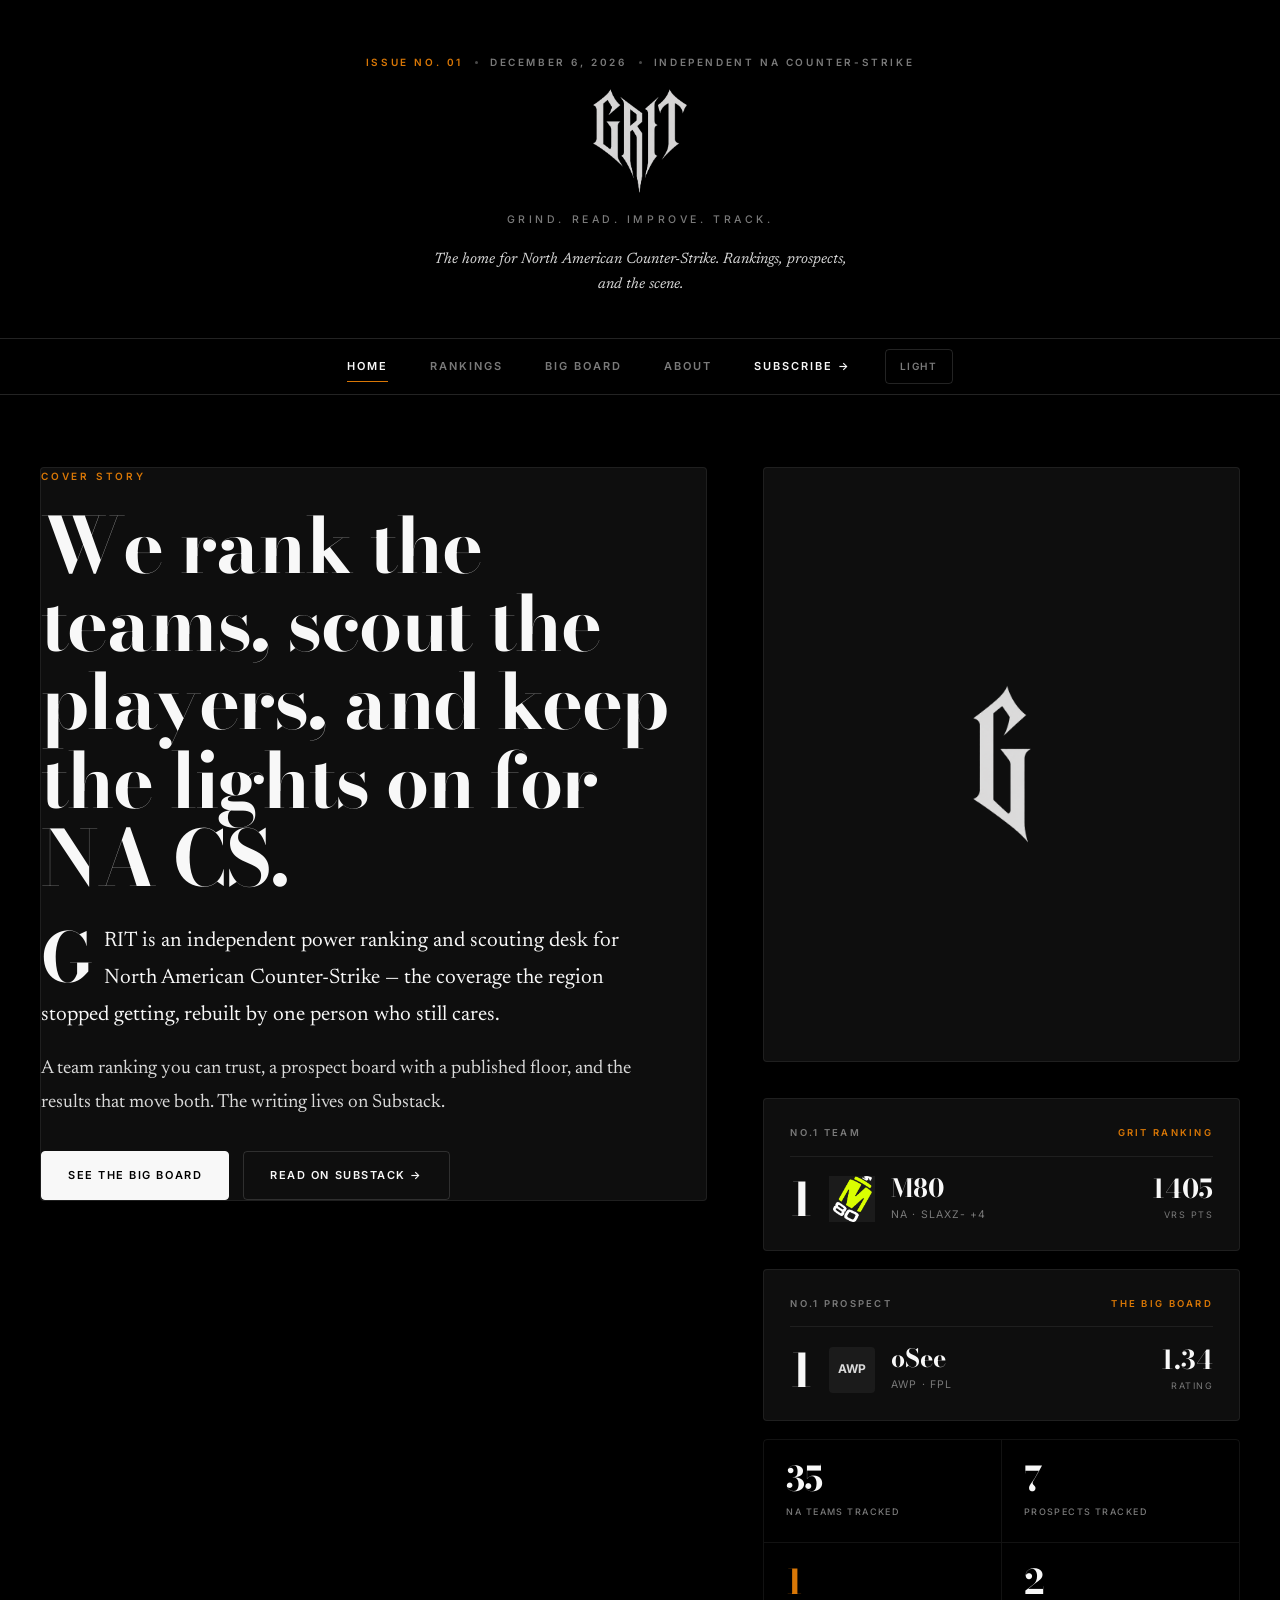
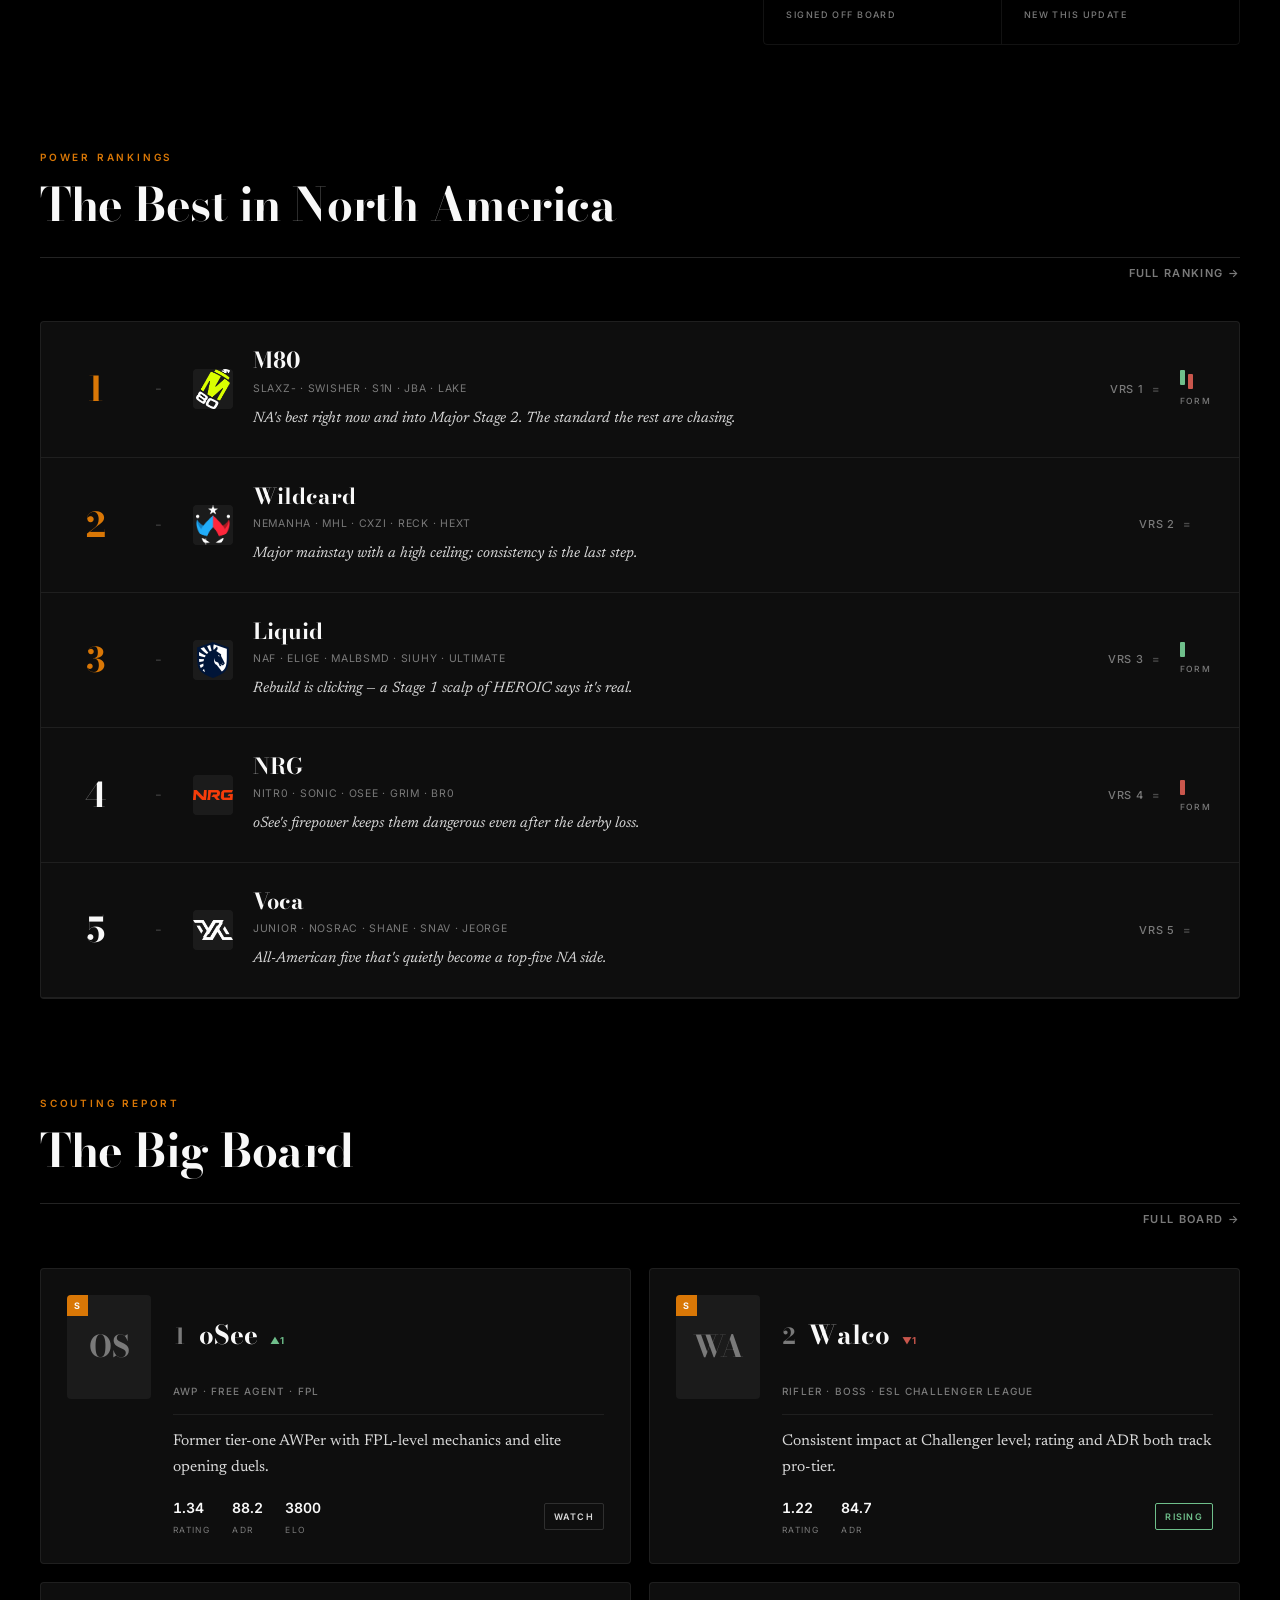
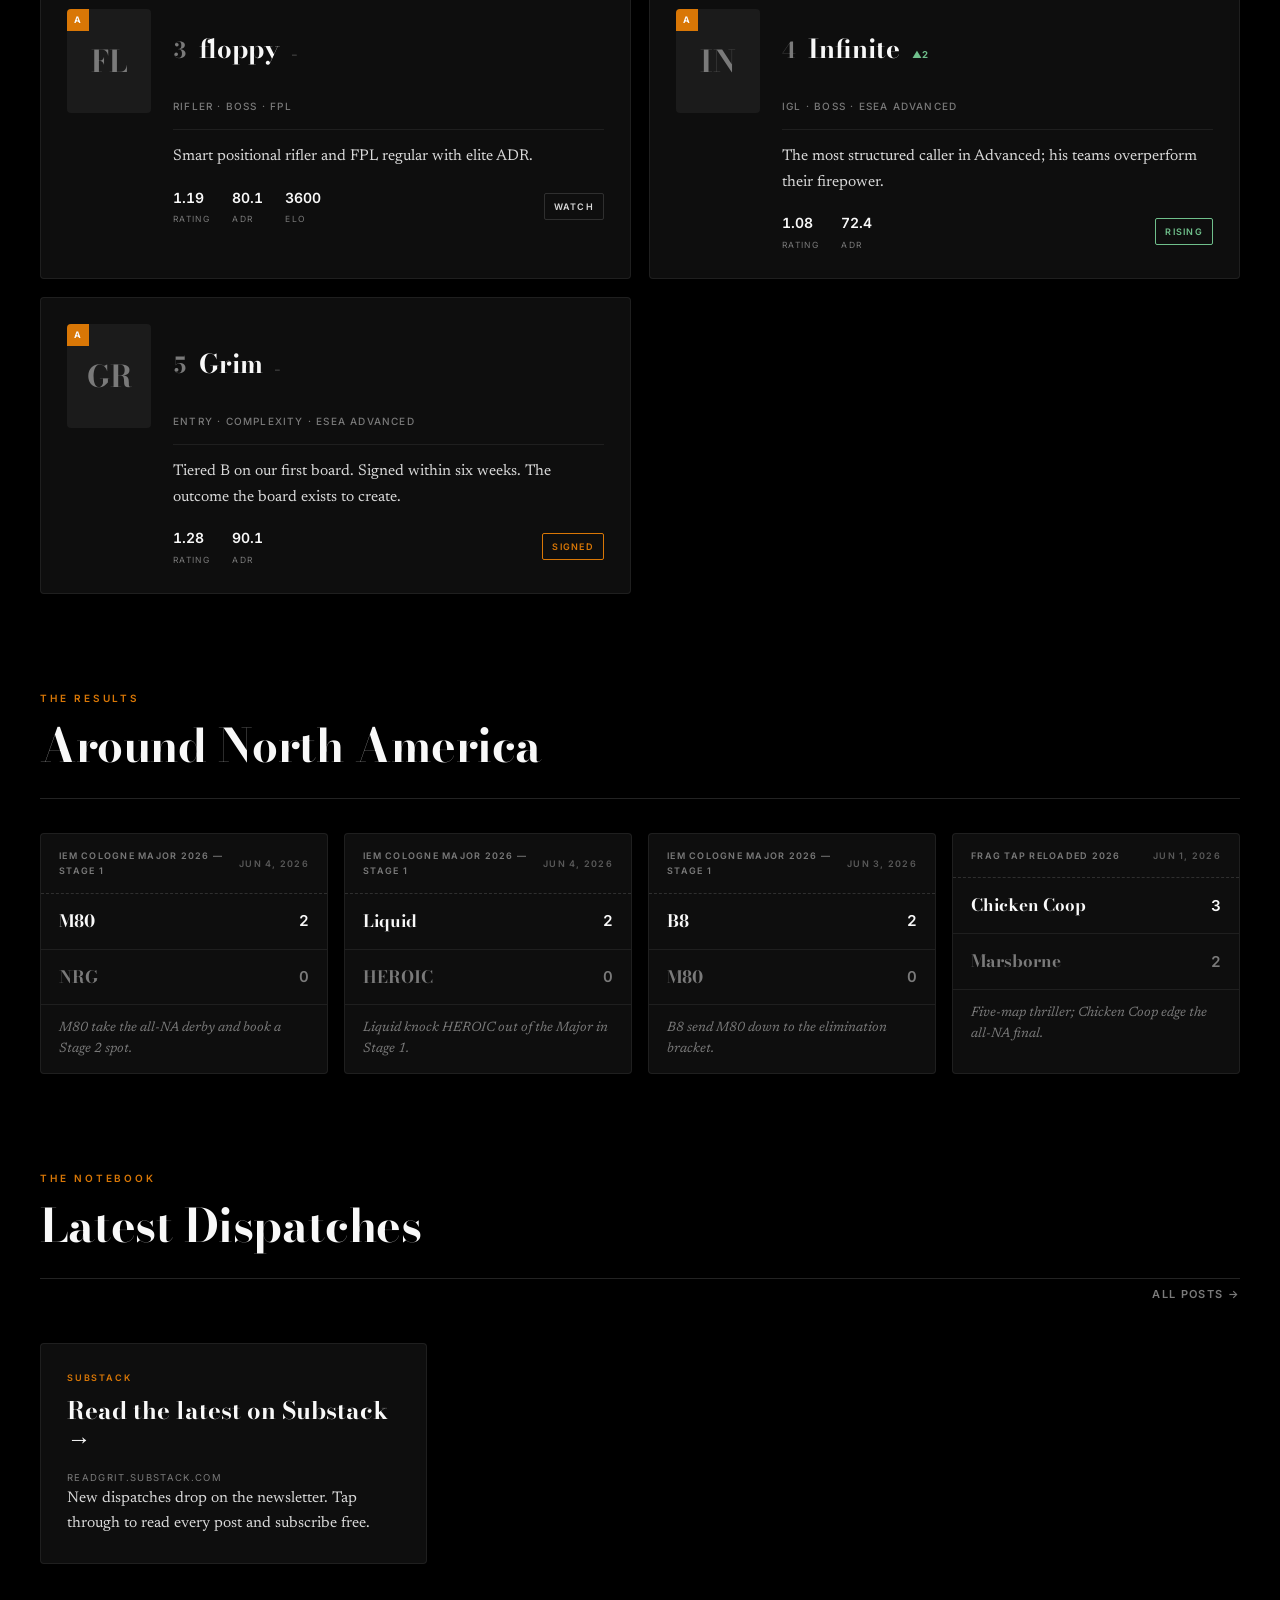
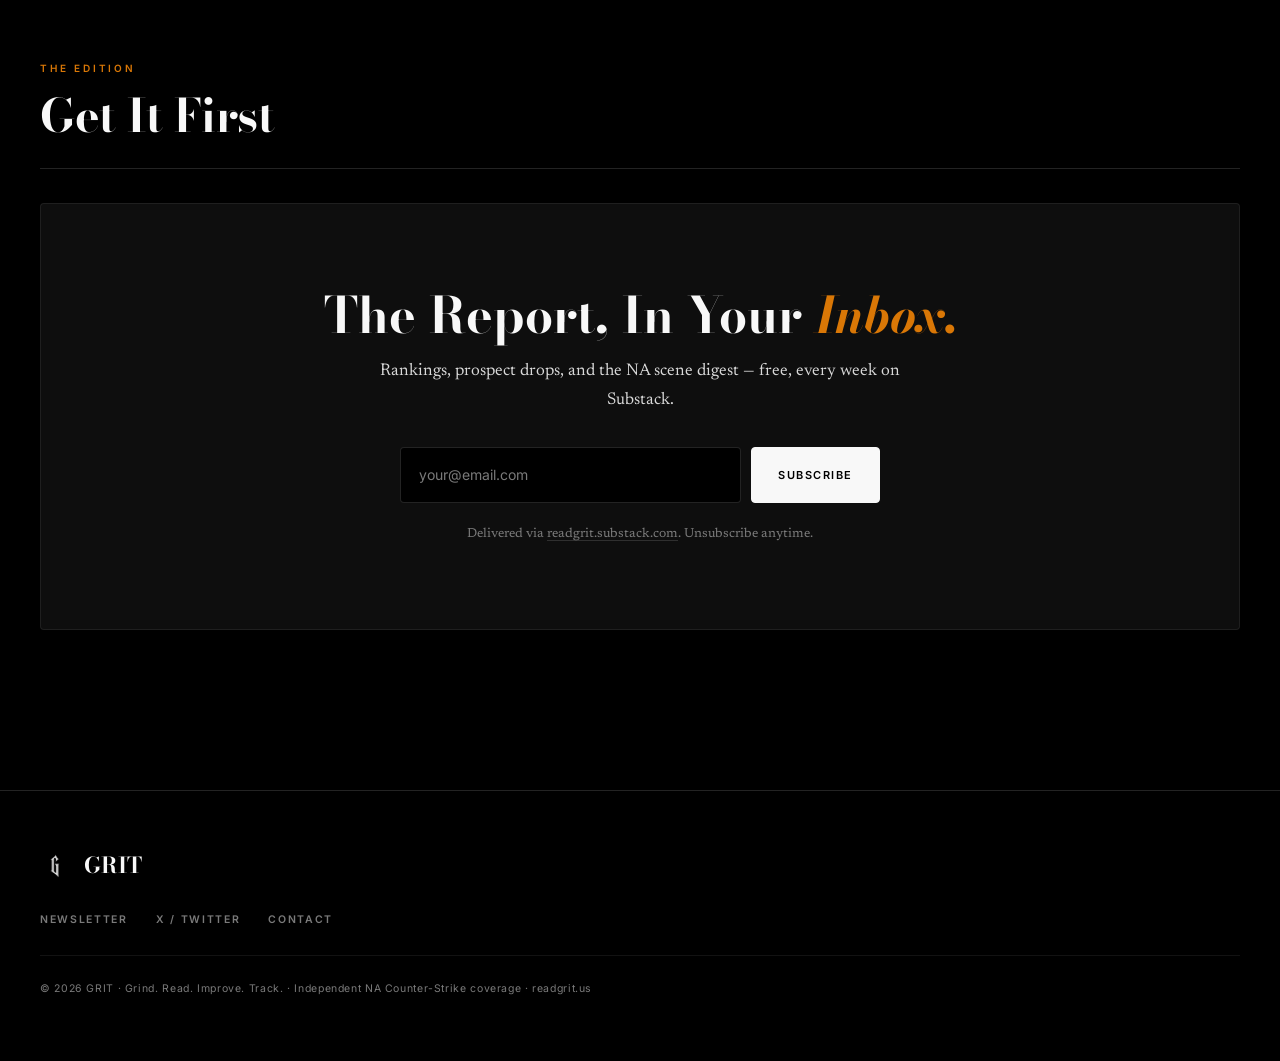
==== index.html @ 221bb966 "Add files via upload" ====
<!DOCTYPE html>
<html lang="en" data-theme="dark">
<head>
<meta charset="UTF-8">
<meta name="viewport" content="width=device-width, initial-scale=1.0">
<meta name="description" content="GRIT is the independent power ranking and scouting desk for North American Counter-Strike. Team rankings, the prospect big board, results, and a weekly read.">
<title>GRIT | The Home of NA Counter-Strike</title>
<link rel="icon" type="image/png" href="grit-icon.png">
<link rel="apple-touch-icon" href="grit-icon-180.png">
<meta name="theme-color" content="#000000">
<script>(function(){try{var t=localStorage.getItem('grit-theme');if(!t){t='dark';}document.documentElement.setAttribute('data-theme',t);}catch(e){document.documentElement.setAttribute('data-theme','dark');}})();</script>
<link rel="preconnect" href="https://fonts.googleapis.com">
<link rel="preconnect" href="https://fonts.gstatic.com" crossorigin>
<link href="https://fonts.googleapis.com/css2?family=Bodoni+Moda:ital,opsz,wght@0,6..96,700;1,6..96,700&family=Newsreader:ital,opsz,wght@0,6..72,400;0,6..72,500;1,6..72,400&family=Inter:wght@400;500;600;700&display=swap" rel="stylesheet">
<link rel="stylesheet" href="styles.css">
</head>
<body>
<header class="masthead">
  <div class="wrap mast-center">
    <div class="issue-line">
      <span class="no">Issue No. 01</span><span class="sep"></span>
      <span data-today></span><span class="sep"></span>
      <span>Independent NA Counter-Strike</span>
    </div>
    <a href="index.html" class="mast-brand"><img class="mast-wordmark" src="grit-wordmark.png" alt="GRIT"></a>
    <div class="mast-text">
      <div class="mast-meaning">Grind. Read. Improve. Track.</div>
    </div>
    <div class="mast-tagline" data-site-tagline></div>
  </div>
</header>
<nav class="strip" aria-label="Main">
  <div class="wrap">
    <a href="index.html" class="active">Home</a><a href="teams.html">Rankings</a><a href="board.html">Big Board</a><a href="about.html">About</a>
    <a class="external" data-substack-href href="#" target="_blank" rel="noopener">Subscribe &rarr;</a>
    <button class="theme-toggle" data-theme-toggle aria-label="Toggle color theme"><span data-theme-label>Light</span></button>
  </div>
</nav>
<main class="page">
  <div id="home-hero" class="hero">
    <div class="glass hud hero-lead"><span class="tick tl"></span><span class="tick tr"></span><span class="tick bl"></span><span class="tick br"></span>
      <div class="lead-eyebrow">Cover Story</div>
      <h1 class="lead-title">We rank the teams, scout the players, and keep the lights on for NA CS.</h1>
      <div class="lead-body">
        <p>GRIT is an independent power ranking and scouting desk for North American Counter-Strike &mdash; the coverage the region stopped getting, rebuilt by one person who still cares.</p>
        <p>A team ranking you can trust, a prospect board with a published floor, and the results that move both. The writing lives on Substack.</p>
      </div>
      <div class="lead-cta">
        <a class="btn" href="board.html">See the big board</a>
        <a class="btn btn-ghost" data-substack-href href="#" target="_blank" rel="noopener">Read on Substack &rarr;</a>
      </div>
    </div>
    <div class="hero-side">
      <figure class="hero-figure"><img src="grit-g.png" alt="GRIT"></figure>
      <div class="glass hud hud-card" id="home-feat-team"></div>
      <div class="glass hud hud-card" id="home-feat-player"></div>
      <div class="mini-stats" id="home-mini-stats"></div>
    </div>
  </div>

  <div class="section-head"><span class="eyebrow">Power Rankings</span><h2>The Best in North America</h2><span class="rule"></span><a class="link" href="teams.html">Full ranking &rarr;</a></div>
  <div id="home-teams"></div>

  <div class="section-head"><span class="eyebrow">Scouting Report</span><h2>The Big Board</h2><span class="rule"></span><a class="link" href="board.html">Full board &rarr;</a></div>
  <div id="home-board"></div>

  <div class="section-head"><span class="eyebrow">The Results</span><h2>Around North America</h2><span class="rule"></span></div>
  <div class="results-strip" id="home-results"></div>

  <div class="section-head"><span class="eyebrow">The Notebook</span><h2>Latest Dispatches</h2><span class="rule"></span><a class="link" data-substack-href href="#" target="_blank" rel="noopener">All posts &rarr;</a></div>
  <div class="posts-grid" id="home-posts"></div>

  <div class="section-head"><span class="eyebrow">The Edition</span><h2>Get It First</h2><span class="rule"></span></div>
  <div class="glass hud sub-box"><span class="tick tl"></span><span class="tick tr"></span><span class="tick bl"></span><span class="tick br"></span>
    <h3>The Report, In Your <em>Inbox.</em></h3>
    <p class="sub-deck">Rankings, prospect drops, and the NA scene digest &mdash; free, every week on Substack.</p>
    <div class="sub-form">
      <input class="sub-input" type="email" id="sub-email" placeholder="your@email.com" aria-label="Email address">
      <button class="sub-go" onclick="handleSub()">Subscribe</button>
    </div>
    <p class="sub-fine">Delivered via <a data-substack-href href="#" target="_blank" rel="noopener">readgrit.substack.com</a>. Unsubscribe anytime.</p>
  </div>
</main>
<footer>
  <div class="wrap footer-inner">
    <div class="footer-brand">
      <img class="footer-logo" src="grit-g.png" alt="GRIT">
      <span class="footer-title">GRIT</span>
    </div>
    <div class="footer-links">
      <a class="footer-link" data-substack-href href="#" target="_blank" rel="noopener">Newsletter</a>
      <a class="footer-link" href="https://twitter.com/readgrit" target="_blank" rel="noopener">X / Twitter</a>
      <a class="footer-link" href="mailto:contact@readgrit.us">Contact</a>
    </div>
    <div class="footer-copy">&copy; <span data-year>2026</span> GRIT &middot; Grind. Read. Improve. Track. &middot; Independent NA Counter-Strike coverage &middot; readgrit.us</div>
  </div>
</footer>
<script src="data.js"></script>
<script src="app.js"></script>
</body>
</html>
---- styles.css ----
/* ==========================================================================
   GRIT — Editorial Design System
   A publication, not an esports site. The Athletic × GQ × Bloomberg.
   Matte black canvas · three type families · burnt orange used sparingly.
   Presentation layer only.
   ========================================================================== */

/* ---- TOKENS ------------------------------------------------------------ */
:root, [data-theme="dark"] {
  --black:      #000000;
  --paper:      #F8F8F8;
  --gray-light: #D9D9D9;
  --gray-mid:   #7A7A7A;
  --gray-dark:  #1B1B1B;
  --orange:     #D97706;

  --bg:        var(--black);
  --bg-sunk:   #0A0A0A;
  --surface:   #0E0E0E;
  --surface-2: var(--gray-dark);
  --ink:       var(--paper);
  --ink-soft:  var(--gray-light);
  --muted:     var(--gray-mid);
  --hairline:  rgba(248,248,248,0.14);
  --hairline-2:rgba(248,248,248,0.07);
  --accent:    var(--orange);
  --fill:      var(--paper);
  --on-fill:   var(--black);
  --up:        #6FBF8B;
  --down:      #C9564C;

  --f-display: 'Bodoni Moda', 'Times New Roman', serif;
  --f-body:    'Newsreader', Georgia, serif;
  --f-ui:      'Inter', system-ui, -apple-system, sans-serif;

  --wrap: 1400px;
  --gut: 40px;
  --radius: 4px;
  color-scheme: dark;
}
/* Off-white edition — kept for accessibility / preference */
[data-theme="light"] {
  --bg:        var(--paper);
  --bg-sunk:   #EDEDED;
  --surface:   #FFFFFF;
  --surface-2: #EFEFEF;
  --ink:       var(--black);
  --ink-soft:  #262626;
  --muted:     #5E5E5E;
  --hairline:  rgba(0,0,0,0.16);
  --hairline-2:rgba(0,0,0,0.08);
  --fill:      var(--black);
  --on-fill:   var(--paper);
  --up:        #1B7A4B;
  --down:      #B33A30;
  color-scheme: light;
}

/* ---- BASE -------------------------------------------------------------- */
*, *::before, *::after { box-sizing: border-box; }
html { -webkit-text-size-adjust: 100%; }
body {
  margin: 0;
  background: var(--bg);
  color: var(--ink);
  font-family: var(--f-body);
  font-size: 18px;
  line-height: 1.7;
  -webkit-font-smoothing: antialiased;
  text-rendering: optimizeLegibility;
}
img { max-width: 100%; display: block; }
a { color: inherit; text-decoration: none; }
button, input, select { font: inherit; color: inherit; }
button { background: none; border: none; cursor: pointer; }
::selection { background: var(--orange); color: var(--paper); }
:focus-visible { outline: 2px solid var(--orange); outline-offset: 3px; border-radius: 2px; }

.wrap { width: 100%; max-width: var(--wrap); margin: 0 auto; padding: 0 var(--gut); }
.page { max-width: var(--wrap); margin: 0 auto; padding: 0 var(--gut) 120px; }

@media (prefers-reduced-motion: reduce) {
  * { animation: none !important; transition: none !important; }
}
@keyframes fadeUp { from { opacity: 0; transform: translateY(8px); } to { opacity: 1; transform: none; } }

/* ---- MASTHEAD (the cover) --------------------------------------------- */
.masthead { border-bottom: 1px solid var(--hairline); background: var(--bg); }
.mast-center {
  display: flex; flex-direction: column; align-items: center; text-align: center;
  gap: 18px; padding: 54px 0 40px;
}
.mast-brand { display: block; }
.mast-wordmark { height: clamp(64px, 9vw, 104px); width: auto; margin: 0 auto; }
[data-theme="light"] .mast-wordmark, [data-theme="light"] .footer-logo { filter: invert(1); }
.mast-text { display: block; }
.mast-meaning {
  font-family: var(--f-ui); font-size: 10.5px; font-weight: 500;
  letter-spacing: .34em; text-transform: uppercase; color: var(--muted);
}
.mast-tagline {
  font-family: var(--f-body); font-style: italic; font-size: 15px;
  color: var(--ink-soft); max-width: 46ch; margin: 0 auto;
}
/* Issue line — the publication signal */
.issue-line {
  display: flex; align-items: center; justify-content: center; gap: 12px; flex-wrap: wrap;
  font-family: var(--f-ui); font-size: 10px; font-weight: 600;
  letter-spacing: .26em; text-transform: uppercase; color: var(--muted);
}
.issue-line .no { color: var(--orange); }
.issue-line .sep { width: 3px; height: 3px; border-radius: 50%; background: var(--muted); opacity: .6; }

/* ---- NAVIGATION -------------------------------------------------------- */
nav.strip {
  position: sticky; top: 0; z-index: 50;
  background: rgba(0,0,0,0.86);
  backdrop-filter: saturate(140%) blur(10px);
  border-bottom: 1px solid var(--hairline);
}
[data-theme="light"] nav.strip { background: rgba(248,248,248,0.9); }
nav.strip .wrap {
  display: flex; align-items: center; justify-content: center; gap: 2px; flex-wrap: wrap;
}
nav.strip a {
  position: relative; font-family: var(--f-ui); font-size: 11px; font-weight: 600;
  letter-spacing: .18em; text-transform: uppercase; color: var(--muted);
  padding: 18px 20px; transition: color .18s ease;
}
nav.strip a::after {
  content: ""; position: absolute; left: 20px; right: 20px; bottom: 12px; height: 1px;
  background: var(--orange); transform: scaleX(0); transform-origin: left;
  transition: transform .22s ease;
}
nav.strip a:hover { color: var(--ink); }
nav.strip a:hover::after, nav.strip a.active::after { transform: scaleX(1); }
nav.strip a.active, nav.strip a.external { color: var(--ink); }
.theme-toggle {
  font-family: var(--f-ui); font-size: 10px; font-weight: 600; letter-spacing: .16em;
  text-transform: uppercase; color: var(--muted); padding: 8px 14px;
  border: 1px solid var(--hairline); border-radius: var(--radius); margin-left: 12px;
  transition: border-color .18s ease, color .18s ease;
}
.theme-toggle:hover { color: var(--ink); border-color: var(--orange); }

/* ---- SECTION HEADERS (label / title / rule) ---------------------------- */
.section-head {
  display: grid; grid-template-columns: 1fr auto; align-items: end;
  gap: 6px 24px; padding: 96px 0 0; margin-bottom: 34px;
}
.section-head .eyebrow {
  grid-column: 1 / -1;
  font-family: var(--f-ui); font-size: 10px; font-weight: 600;
  letter-spacing: .28em; text-transform: uppercase; color: var(--orange);
}
.section-head h2 {
  grid-column: 1; margin: 8px 0 0;
  font-family: var(--f-display); font-weight: 700; font-size: clamp(30px, 4vw, 46px);
  line-height: 1.06; letter-spacing: -.01em; color: var(--ink);
}
.section-head .link {
  grid-column: 2; justify-self: end; white-space: nowrap;
  font-family: var(--f-ui); font-size: 11px; font-weight: 600; letter-spacing: .12em;
  text-transform: uppercase; color: var(--muted); padding-bottom: 4px;
  border-bottom: 1px solid transparent; transition: color .18s, border-color .18s;
}
.section-head .link:hover { color: var(--ink); border-color: var(--orange); }
.section-head .rule { grid-column: 1 / -1; height: 1px; background: var(--hairline); margin-top: 22px; }

/* ---- HERO (cover story) ------------------------------------------------ */
.hero {
  display: grid; grid-template-columns: 7fr 5fr; gap: 56px;
  padding: 72px 0 8px; align-items: start;
}
.hero-lead { animation: fadeUp .5s ease both; }
.lead-eyebrow {
  font-family: var(--f-ui); font-size: 10px; font-weight: 600; letter-spacing: .28em;
  text-transform: uppercase; color: var(--orange); margin-bottom: 22px;
}
.lead-title {
  font-family: var(--f-display); font-weight: 700;
  font-size: clamp(42px, 6vw, 80px); line-height: 1.02; letter-spacing: -.02em;
  margin: 0 0 26px; color: var(--ink);
}
.lead-body { max-width: 60ch; }
.lead-body p { margin: 0 0 18px; font-size: 19px; line-height: 1.75; color: var(--ink-soft); }
.lead-body p:first-child { font-size: 21px; color: var(--ink); }
.lead-body p:first-child::first-letter {
  font-family: var(--f-display); font-weight: 700; float: left;
  font-size: 68px; line-height: .82; padding: 6px 12px 0 0; color: var(--ink);
}
.lead-cta { display: flex; gap: 14px; flex-wrap: wrap; margin-top: 32px; }

/* Cover figure — the provided G mark, unaltered, given room */
.hero-figure {
  border: 1px solid var(--hairline-2); border-radius: var(--radius);
  background: var(--surface); aspect-ratio: 4 / 5;
  display: grid; place-items: center; padding: 40px; margin: 0 0 18px;
}
.hero-figure img { width: min(56%, 210px); height: auto; }
[data-theme="light"] .hero-figure img { filter: invert(1); }
.hero-side { display: flex; flex-direction: column; gap: 18px; }

/* ---- BUTTONS ----------------------------------------------------------- */
.btn, .sub-go {
  display: inline-flex; align-items: center; justify-content: center;
  font-family: var(--f-ui); font-size: 11px; font-weight: 600; letter-spacing: .14em;
  text-transform: uppercase; padding: 14px 26px; border-radius: var(--radius);
  background: var(--fill); color: var(--on-fill); border: 1px solid var(--fill);
  transition: background .18s ease, border-color .18s ease, color .18s ease;
}
.btn:hover, .sub-go:hover { background: var(--orange); border-color: var(--orange); color: var(--paper); }
.btn-ghost { background: transparent; color: var(--ink); border: 1px solid var(--hairline); }
.btn-ghost:hover { background: transparent; border-color: var(--orange); color: var(--orange); }

/* ---- PANELS ------------------------------------------------------------ */
.glass, .hud-card, .result-card, .post-card, .about-block, .legend-card, .floor-box, .sub-box {
  background: var(--surface); border: 1px solid var(--hairline-2); border-radius: var(--radius);
}
.tick { display: none !important; }   /* no HUD ornaments — editorial restraint */

/* ---- FEATURED CARDS ---------------------------------------------------- */
.hud-card { padding: 26px; }
.hud-card-label {
  display: flex; align-items: center; justify-content: space-between; gap: 12px;
  font-family: var(--f-ui); font-size: 9.5px; font-weight: 600; letter-spacing: .24em;
  text-transform: uppercase; color: var(--muted);
  padding-bottom: 14px; margin-bottom: 18px; border-bottom: 1px solid var(--hairline-2);
}
.tag-no1 { color: var(--orange); }
.feat-unit { display: grid; grid-template-columns: auto auto 1fr auto; align-items: center; gap: 16px; }
.feat-rank { font-family: var(--f-display); font-weight: 700; font-size: 46px; line-height: 1; color: var(--ink); }
.feat-logo, .feat-mono {
  width: 46px; height: 46px; border-radius: var(--radius);
  background: var(--surface-2); display: grid; place-items: center;
  font-family: var(--f-ui); font-size: 12px; font-weight: 700; color: var(--ink-soft);
}
.feat-name { font-family: var(--f-display); font-weight: 700; font-size: 25px; line-height: 1.1; }
.feat-detail {
  font-family: var(--f-ui); font-size: 10.5px; letter-spacing: .1em;
  text-transform: uppercase; color: var(--muted); margin-top: 4px;
}
.feat-points { text-align: right; }
.feat-points .v { font-family: var(--f-display); font-weight: 700; font-size: 26px; line-height: 1; }
.feat-points .l {
  font-family: var(--f-ui); font-size: 9px; letter-spacing: .16em;
  text-transform: uppercase; color: var(--muted); margin-top: 5px;
}

/* ---- MINI STATS -------------------------------------------------------- */
.mini-stats {
  display: grid; grid-template-columns: 1fr 1fr;
  border: 1px solid var(--hairline-2); border-radius: var(--radius); overflow: hidden;
}
.mini-stat { padding: 22px; border-right: 1px solid var(--hairline-2); border-bottom: 1px solid var(--hairline-2); }
.mini-stat:nth-child(2n) { border-right: none; }
.mini-stat:nth-last-child(-n+2) { border-bottom: none; }
.mini-stat .v { font-family: var(--f-display); font-weight: 700; font-size: 34px; line-height: 1; }
.mini-stat .v.accent { color: var(--orange); }
.mini-stat .l {
  font-family: var(--f-ui); font-size: 9px; font-weight: 500; letter-spacing: .16em;
  text-transform: uppercase; color: var(--muted); margin-top: 8px;
}

/* ---- RANKINGS (each row a feature) ------------------------------------- */
.rank-table { border: 1px solid var(--hairline-2); border-radius: var(--radius); overflow: hidden; }
.rank-row {
  display: grid; align-items: center; gap: 20px;
  padding: 26px 28px; border-bottom: 1px solid var(--hairline-2);
  transition: background .18s ease;
}
.rank-row:last-child { border-bottom: none; }
.rank-row:hover { background: var(--bg-sunk); }
.r-num {
  font-family: var(--f-display); font-weight: 700; font-size: 34px; line-height: 1;
  color: var(--ink); font-variant-numeric: tabular-nums; text-align: center;
}
.r-num.top3 { color: var(--orange); }
.r-move { font-family: var(--f-ui); font-size: 9.5px; font-weight: 700; text-align: center; }
.r-move.up { color: var(--up); } .r-move.down { color: var(--down); }
.r-move.same { color: var(--muted); opacity: .5; }
.r-move.new { color: var(--orange); font-size: 8.5px; letter-spacing: .1em; }
.r-logo, .r-mono {
  width: 40px; height: 40px; border-radius: var(--radius); background: var(--surface-2);
  display: grid; place-items: center; overflow: hidden;
  font-family: var(--f-ui); font-size: 11px; font-weight: 700; color: var(--ink-soft);
}
.r-name .nm { font-family: var(--f-display); font-weight: 700; font-size: 22px; line-height: 1.15; }
.r-name .sub {
  font-family: var(--f-ui); font-size: 10.5px; letter-spacing: .07em; text-transform: uppercase;
  color: var(--muted); margin-top: 6px;
}
/* the editorial line that makes a row a feature */
.r-desc {
  font-family: var(--f-body); font-style: italic; font-size: 15px; line-height: 1.6;
  color: var(--ink-soft); max-width: 54ch; margin-top: 9px;
}
.r-stat { display: flex; gap: 20px; align-items: center; }
.r-stat .cell { text-align: right; }
.r-stat .v {
  font-family: var(--f-ui); font-size: 15px; font-weight: 600; font-variant-numeric: tabular-nums;
}
.r-stat .l, .r-points .l {
  font-family: var(--f-ui); font-size: 8.5px; font-weight: 500; letter-spacing: .16em;
  text-transform: uppercase; color: var(--muted); margin-top: 4px;
}
.r-points { text-align: right; }
.r-points .v { font-family: var(--f-display); font-weight: 700; font-size: 22px; font-variant-numeric: tabular-nums; }
.streak { display: flex; gap: 3px; }
.streak i { width: 5px; height: 15px; border-radius: 1px; background: var(--muted); opacity: .35; }
.streak i.w { background: var(--up); opacity: 1; }
.streak i.l { background: var(--down); opacity: 1; }

/* VRS comparison */
.vrs-ref {
  font-family: var(--f-ui); font-size: 11px; font-weight: 500; letter-spacing: .06em;
  color: var(--muted); text-align: right; white-space: nowrap;
}
.vrs-ref.none { opacity: .5; }
.vd { margin-left: 5px; font-weight: 700; }
.vd.up { color: var(--up); } .vd.down { color: var(--down); }
.vd.even { color: var(--muted); opacity: .55; }

.grit-row { grid-template-columns: 54px 30px 40px 1fr auto auto; }
.vrs-row  { grid-template-columns: 54px 40px 1fr auto 92px; }

/* Tier bands */
.tier-band {
  display: flex; align-items: baseline; justify-content: space-between; gap: 20px; flex-wrap: wrap;
  padding: 34px 28px 16px; border-top: 1px solid var(--hairline);
  background: var(--bg-sunk);
}
.rank-table > .tier-band:first-child { border-top: none; }
.tier-band .tl { font-family: var(--f-display); font-weight: 700; font-size: 22px; color: var(--ink); }
.tier-band .td { font-family: var(--f-body); font-style: italic; font-size: 14px; color: var(--muted); }

/* ---- BIG BOARD (draft-guide profiles) ---------------------------------- */
.board-grid { display: grid; grid-template-columns: repeat(2, 1fr); gap: 18px; }
.prospect-card {
  display: grid; grid-template-columns: auto 1fr; gap: 22px;
  padding: 26px; background: var(--surface);
  border: 1px solid var(--hairline-2); border-radius: var(--radius);
  transition: border-color .2s ease, transform .2s ease;
}
.prospect-card:hover { border-color: var(--hairline); transform: translateY(-2px); }
.pc-portrait {
  width: 84px; height: 104px; border-radius: var(--radius); background: var(--surface-2);
  display: grid; place-items: center; position: relative; overflow: hidden; flex: none;
}
.pc-mono { font-family: var(--f-display); font-weight: 700; font-size: 30px; color: var(--muted); }
.pc-tier {
  position: absolute; top: 0; left: 0; padding: 3px 7px; background: var(--orange); color: var(--paper);
  font-family: var(--f-ui); font-size: 9px; font-weight: 700; letter-spacing: .1em;
}
.pc-head { display: flex; align-items: baseline; gap: 12px; flex-wrap: wrap; }
.pc-rank {
  font-family: var(--f-display); font-weight: 700; font-size: 22px; color: var(--muted);
  font-variant-numeric: tabular-nums;
}
.pc-name { font-family: var(--f-display); font-weight: 700; font-size: 26px; line-height: 1.1; }
.pc-meta {
  font-family: var(--f-ui); font-size: 10px; font-weight: 500; letter-spacing: .12em;
  text-transform: uppercase; color: var(--muted); margin-top: 8px;
}
.pc-note {
  font-family: var(--f-body); font-size: 15.5px; line-height: 1.65; color: var(--ink-soft);
  margin: 14px 0 0; padding-top: 14px; border-top: 1px solid var(--hairline-2);
}
.pc-foot { display: flex; align-items: center; gap: 22px; flex-wrap: wrap; margin-top: 16px; }
.pc-stat .v { font-family: var(--f-ui); font-size: 14px; font-weight: 600; font-variant-numeric: tabular-nums; }
.pc-stat .l {
  font-family: var(--f-ui); font-size: 8.5px; letter-spacing: .16em; text-transform: uppercase;
  color: var(--muted); margin-top: 3px;
}
.pc-spacer { flex: 1; }

/* role + status marks — monochrome, orange only for signal */
.role-tag, .status-pill {
  display: inline-block; font-family: var(--f-ui); font-size: 9px; font-weight: 600;
  letter-spacing: .14em; text-transform: uppercase; padding: 5px 9px; border-radius: 2px;
  border: 1px solid var(--hairline); color: var(--ink-soft); white-space: nowrap;
}
.status-pill.Signed { border-color: var(--orange); color: var(--orange); }
.status-pill.Rising { border-color: var(--up); color: var(--up); }

/* ---- CONTROLS ---------------------------------------------------------- */
.controls { display: flex; align-items: center; gap: 12px; flex-wrap: wrap; margin-bottom: 26px; }
.search-field {
  flex: 1; min-width: 220px; display: flex; align-items: center; gap: 10px;
  padding: 12px 16px; background: var(--surface);
  border: 1px solid var(--hairline-2); border-radius: var(--radius);
}
.search-field input {
  flex: 1; background: none; border: none; outline: none;
  font-family: var(--f-ui); font-size: 13px; color: var(--ink);
}
.search-field input::placeholder { color: var(--muted); }
.filter-group { display: flex; gap: 6px; flex-wrap: wrap; }
.chip {
  font-family: var(--f-ui); font-size: 10px; font-weight: 600; letter-spacing: .12em;
  text-transform: uppercase; padding: 9px 14px; color: var(--muted);
  border: 1px solid var(--hairline-2); border-radius: var(--radius);
  transition: color .16s, border-color .16s, background .16s;
}
.chip:hover { color: var(--ink); border-color: var(--hairline); }
.chip.on { background: var(--fill); color: var(--on-fill); border-color: var(--fill); }
.div-select {
  font-family: var(--f-ui); font-size: 12px; padding: 11px 14px; color: var(--ink);
  background: var(--surface); border: 1px solid var(--hairline-2); border-radius: var(--radius);
}
.view-toggle {
  display: inline-flex; border: 1px solid var(--hairline); border-radius: var(--radius);
  overflow: hidden; margin-bottom: 18px;
}
.vt {
  font-family: var(--f-ui); font-size: 10px; font-weight: 600; letter-spacing: .14em;
  text-transform: uppercase; padding: 11px 20px; color: var(--muted);
  transition: background .16s, color .16s;
}
.vt + .vt { border-left: 1px solid var(--hairline); }
.vt:hover { color: var(--ink); }
.vt.on { background: var(--fill); color: var(--on-fill); }
.lede-note {
  font-family: var(--f-body); font-size: 16px; line-height: 1.7; color: var(--muted);
  max-width: 72ch; margin: 0 0 26px;
}

/* ---- LEGEND / TIER CARDS ---------------------------------------------- */
.legend { display: grid; grid-template-columns: repeat(4, 1fr); gap: 14px; margin-bottom: 26px; }
.legend-card { padding: 20px; }
.legend-tier { font-family: var(--f-display); font-weight: 700; font-size: 20px; color: var(--orange); margin-right: 8px; }
.legend-name { font-family: var(--f-ui); font-size: 11px; font-weight: 600; letter-spacing: .14em; text-transform: uppercase; }
.legend-desc { font-family: var(--f-body); font-style: italic; font-size: 13.5px; color: var(--muted); margin-top: 8px; }

/* ---- RESULTS (match tickets) ------------------------------------------ */
.results-strip { display: grid; grid-template-columns: repeat(4, 1fr); gap: 16px; }
.result-card { padding: 0; overflow: hidden; transition: border-color .2s ease, transform .2s ease; }
.result-card:hover { border-color: var(--hairline); transform: translateY(-2px); }
.result-event {
  display: flex; align-items: center; justify-content: space-between; gap: 10px;
  padding: 14px 18px; border-bottom: 1px dashed var(--hairline);
  font-family: var(--f-ui); font-size: 9px; font-weight: 600; letter-spacing: .14em;
  text-transform: uppercase; color: var(--muted);
}
.result-event .rdate { opacity: .7; white-space: nowrap; }
.result-line {
  display: flex; align-items: center; justify-content: space-between; gap: 12px; padding: 13px 18px;
}
.result-line + .result-line { border-top: 1px solid var(--hairline-2); }
.result-line .tname { font-family: var(--f-display); font-weight: 700; font-size: 17px; color: var(--muted); }
.result-line .tscore {
  font-family: var(--f-ui); font-size: 15px; font-weight: 600; color: var(--muted);
  font-variant-numeric: tabular-nums;
}
.result-line.win .tname, .result-line.win .tscore { color: var(--ink); }
.result-note {
  padding: 13px 18px; border-top: 1px solid var(--hairline-2);
  font-family: var(--f-body); font-style: italic; font-size: 13.5px; line-height: 1.55; color: var(--muted);
}

/* ---- POSTS (magazine features) ---------------------------------------- */
.posts-grid { display: grid; grid-template-columns: repeat(3, 1fr); gap: 20px; }
.post-card { padding: 26px; transition: border-color .2s ease, transform .2s ease; }
.post-card:hover { border-color: var(--hairline); transform: translateY(-2px); }
.post-cat {
  font-family: var(--f-ui); font-size: 9px; font-weight: 600; letter-spacing: .2em;
  text-transform: uppercase; color: var(--orange);
}
.post-card h3 { font-family: var(--f-display); font-weight: 700; font-size: 24px; line-height: 1.18; margin: 12px 0 10px; }
.post-excerpt { font-size: 15.5px; line-height: 1.65; color: var(--ink-soft); margin: 0; }
.post-meta {
  font-family: var(--f-ui); font-size: 9.5px; letter-spacing: .14em; text-transform: uppercase;
  color: var(--muted); margin-top: 16px;
}
.post-skeleton { opacity: .5; }
.post-skeleton .sk { height: 12px; background: var(--surface-2); border-radius: 2px; margin-bottom: 10px; }

/* ---- ABOUT ------------------------------------------------------------- */
.about-hero { padding: 84px 0 0; max-width: 90ch; }
.about-kicker {
  font-family: var(--f-ui); font-size: 10px; font-weight: 600; letter-spacing: .28em;
  text-transform: uppercase; color: var(--orange); margin-bottom: 22px;
}
.about-hero h1 {
  font-family: var(--f-display); font-weight: 700;
  font-size: clamp(38px, 5.4vw, 72px); line-height: 1.04; letter-spacing: -.02em; margin: 0 0 26px;
}
.about-hero .lede { font-size: 20px; line-height: 1.7; color: var(--ink-soft); max-width: 62ch; }
.pillars {
  display: grid; grid-template-columns: repeat(4, 1fr); margin: 56px 0 0;
  border: 1px solid var(--hairline-2); border-radius: var(--radius); overflow: hidden;
}
.pillar { padding: 30px 26px; border-right: 1px solid var(--hairline-2); }
.pillar:last-child { border-right: none; }
.pillar .pl { font-family: var(--f-display); font-weight: 700; font-size: 34px; color: var(--orange); }
.pillar .pn {
  font-family: var(--f-ui); font-size: 11px; font-weight: 600; letter-spacing: .16em;
  text-transform: uppercase; margin: 10px 0 8px;
}
.pillar .pd { font-family: var(--f-body); font-style: italic; font-size: 14px; color: var(--muted); margin: 0; }
.about-grid { display: grid; grid-template-columns: 1fr 1fr; gap: 20px; }
.about-block { padding: 32px; }
.about-block h3 { font-family: var(--f-display); font-weight: 700; font-size: 24px; margin: 0 0 14px; }
.about-block p { font-size: 16.5px; line-height: 1.72; color: var(--ink-soft); margin: 0 0 14px; }
.about-block p:last-child { margin-bottom: 0; }

/* ---- SCOUTING FLOOR ---------------------------------------------------- */
.floor-wrap { display: grid; grid-template-columns: 1fr 1fr; gap: 20px; align-items: start; }
.floor-box { padding: 30px; }
.floor-intro { font-family: var(--f-body); font-style: italic; font-size: 15.5px; color: var(--muted); margin: 0 0 18px; }
.floor-list { list-style: none; margin: 0; padding: 0; }
.floor-list li {
  display: flex; align-items: center; gap: 12px; padding: 13px 0;
  border-top: 1px solid var(--hairline-2);
  font-family: var(--f-ui); font-size: 12px; font-weight: 500; letter-spacing: .1em; text-transform: uppercase;
}
.floor-list .dot { width: 5px; height: 5px; border-radius: 50%; background: var(--orange); flex: none; }
.floor-list .dot.secondary { background: var(--muted); }

/* ---- NEWSLETTER -------------------------------------------------------- */
.sub-box { padding: 84px 40px; text-align: center; margin-top: 8px; }
.sub-box h3 {
  font-family: var(--f-display); font-weight: 700; font-size: clamp(30px, 4.2vw, 50px);
  line-height: 1.08; margin: 0 0 16px;
}
.sub-box h3 em { font-style: italic; color: var(--orange); }
.sub-deck { font-size: 17px; color: var(--ink-soft); max-width: 52ch; margin: 0 auto 32px; }
.sub-form { display: flex; gap: 10px; justify-content: center; max-width: 480px; margin: 0 auto; }
.sub-input {
  flex: 1; padding: 15px 18px; background: var(--bg); color: var(--ink);
  border: 1px solid var(--hairline); border-radius: var(--radius);
  font-family: var(--f-ui); font-size: 14px; outline: none;
}
.sub-input::placeholder { color: var(--muted); }
.sub-input:focus { border-color: var(--orange); }
.sub-fine { font-size: 13px; color: var(--muted); margin: 20px 0 0; }
.sub-fine a { border-bottom: 1px solid var(--hairline); }

/* ---- FOOTER ------------------------------------------------------------ */
footer { border-top: 1px solid var(--hairline); margin-top: 40px; padding: 56px 0 64px; }
.footer-inner { display: grid; gap: 26px; }
.footer-brand { display: flex; align-items: center; gap: 14px; }
.footer-logo { height: 30px; width: auto; }
.footer-title { font-family: var(--f-display); font-weight: 700; font-size: 22px; letter-spacing: .02em; }
.footer-links { display: flex; gap: 28px; flex-wrap: wrap; }
.footer-link {
  font-family: var(--f-ui); font-size: 10.5px; font-weight: 600; letter-spacing: .16em;
  text-transform: uppercase; color: var(--muted); transition: color .16s;
}
.footer-link:hover { color: var(--orange); }
.footer-copy {
  font-family: var(--f-ui); font-size: 10.5px; letter-spacing: .06em; color: var(--muted);
  padding-top: 24px; border-top: 1px solid var(--hairline-2);
}

/* ---- MISC -------------------------------------------------------------- */
.empty-state { padding: 56px 28px; text-align: center; font-family: var(--f-body); font-style: italic; color: var(--muted); }
.liq-credit {
  font-family: var(--f-ui); font-size: 9.5px; letter-spacing: .14em; text-transform: uppercase;
  color: var(--muted); margin-top: 16px;
}
.liq-credit a { color: var(--orange); }
.r-mono.has-img, .feat-mono.has-img { position: relative; }
.r-mono.has-img img, .feat-mono.has-img img {
  position: absolute; inset: 0; width: 100%; height: 100%; object-fit: contain; background: var(--surface-2);
}

/* ==========================================================================
   RESPONSIVE — premium at every width
   ========================================================================== */
@media (max-width: 1100px) {
  .hero { grid-template-columns: 1fr; gap: 44px; }
  .legend, .results-strip { grid-template-columns: repeat(2, 1fr); }
  .posts-grid { grid-template-columns: repeat(2, 1fr); }
  .pillars { grid-template-columns: repeat(2, 1fr); }
  .pillar:nth-child(2n) { border-right: none; }
  .pillar:nth-child(-n+2) { border-bottom: 1px solid var(--hairline-2); }
  .board-grid { grid-template-columns: 1fr; }
  .hero-figure { aspect-ratio: 16 / 9; }
  .hero-figure img { width: min(30%, 150px); }
}
@media (max-width: 820px) {
  .floor-wrap, .about-grid { grid-template-columns: 1fr; }
}
@media (max-width: 700px) {
  :root { --gut: 22px; }
  body { font-size: 17px; }
  .mast-center { padding: 38px 0 28px; gap: 14px; }
  .mast-wordmark { height: clamp(52px, 15vw, 72px); }
  nav.strip .wrap { justify-content: flex-start; gap: 0; overflow-x: auto; }
  nav.strip .wrap::-webkit-scrollbar { display: none; }
  nav.strip a { padding: 15px 13px; font-size: 10px; letter-spacing: .14em; white-space: nowrap; }
  nav.strip a::after { left: 13px; right: 13px; }
  nav.strip a.external { display: none; }
  .theme-toggle { margin-left: auto; flex: none; }

  .section-head { padding-top: 66px; margin-bottom: 26px; }
  .lead-title { font-size: clamp(34px, 9vw, 46px); }
  .lead-body p:first-child::first-letter { font-size: 52px; }
  .posts-grid, .results-strip, .legend { grid-template-columns: 1fr; }
  .pillars { grid-template-columns: 1fr; }
  .pillar { border-right: none; border-bottom: 1px solid var(--hairline-2); }
  .pillar:last-child { border-bottom: none; }
  .sub-box { padding: 52px 22px; }
  .sub-form { flex-direction: column; }
  .sub-go { width: 100%; padding: 15px; }

  /* rankings: a feature, not a squeezed table */
  .rank-row { padding: 18px 16px; gap: 12px; }
  .grit-row { grid-template-columns: 34px 24px 1fr auto; }
  .vrs-row  { grid-template-columns: 34px 1fr auto; }
  .grit-row .r-logo, .grit-row .r-mono, .grit-row .r-stat,
  .vrs-row .r-logo, .vrs-row .r-mono, .vrs-row .r-stat { display: none; }
  .r-num { font-size: 24px; }
  .r-name .nm { font-size: 18px; }
  .r-desc { font-size: 14px; max-width: none; }
  .tier-band { padding: 24px 16px 12px; }
  .tier-band .td { display: none; }

  /* prospect profiles stack cleanly */
  .prospect-card { grid-template-columns: 64px 1fr; gap: 16px; padding: 20px; }
  .pc-portrait { width: 64px; height: 80px; }
  .pc-name { font-size: 22px; }
  .footer-links { gap: 18px; }
}

/* board tier bands sit above their card grid */
.board-sections { display: block; }
.board-band {
  background: none; border-top: none; border-bottom: 1px solid var(--hairline);
  padding: 34px 0 14px; margin-bottom: 18px;
}
.board-sections .board-grid + .board-band { margin-top: 26px; }
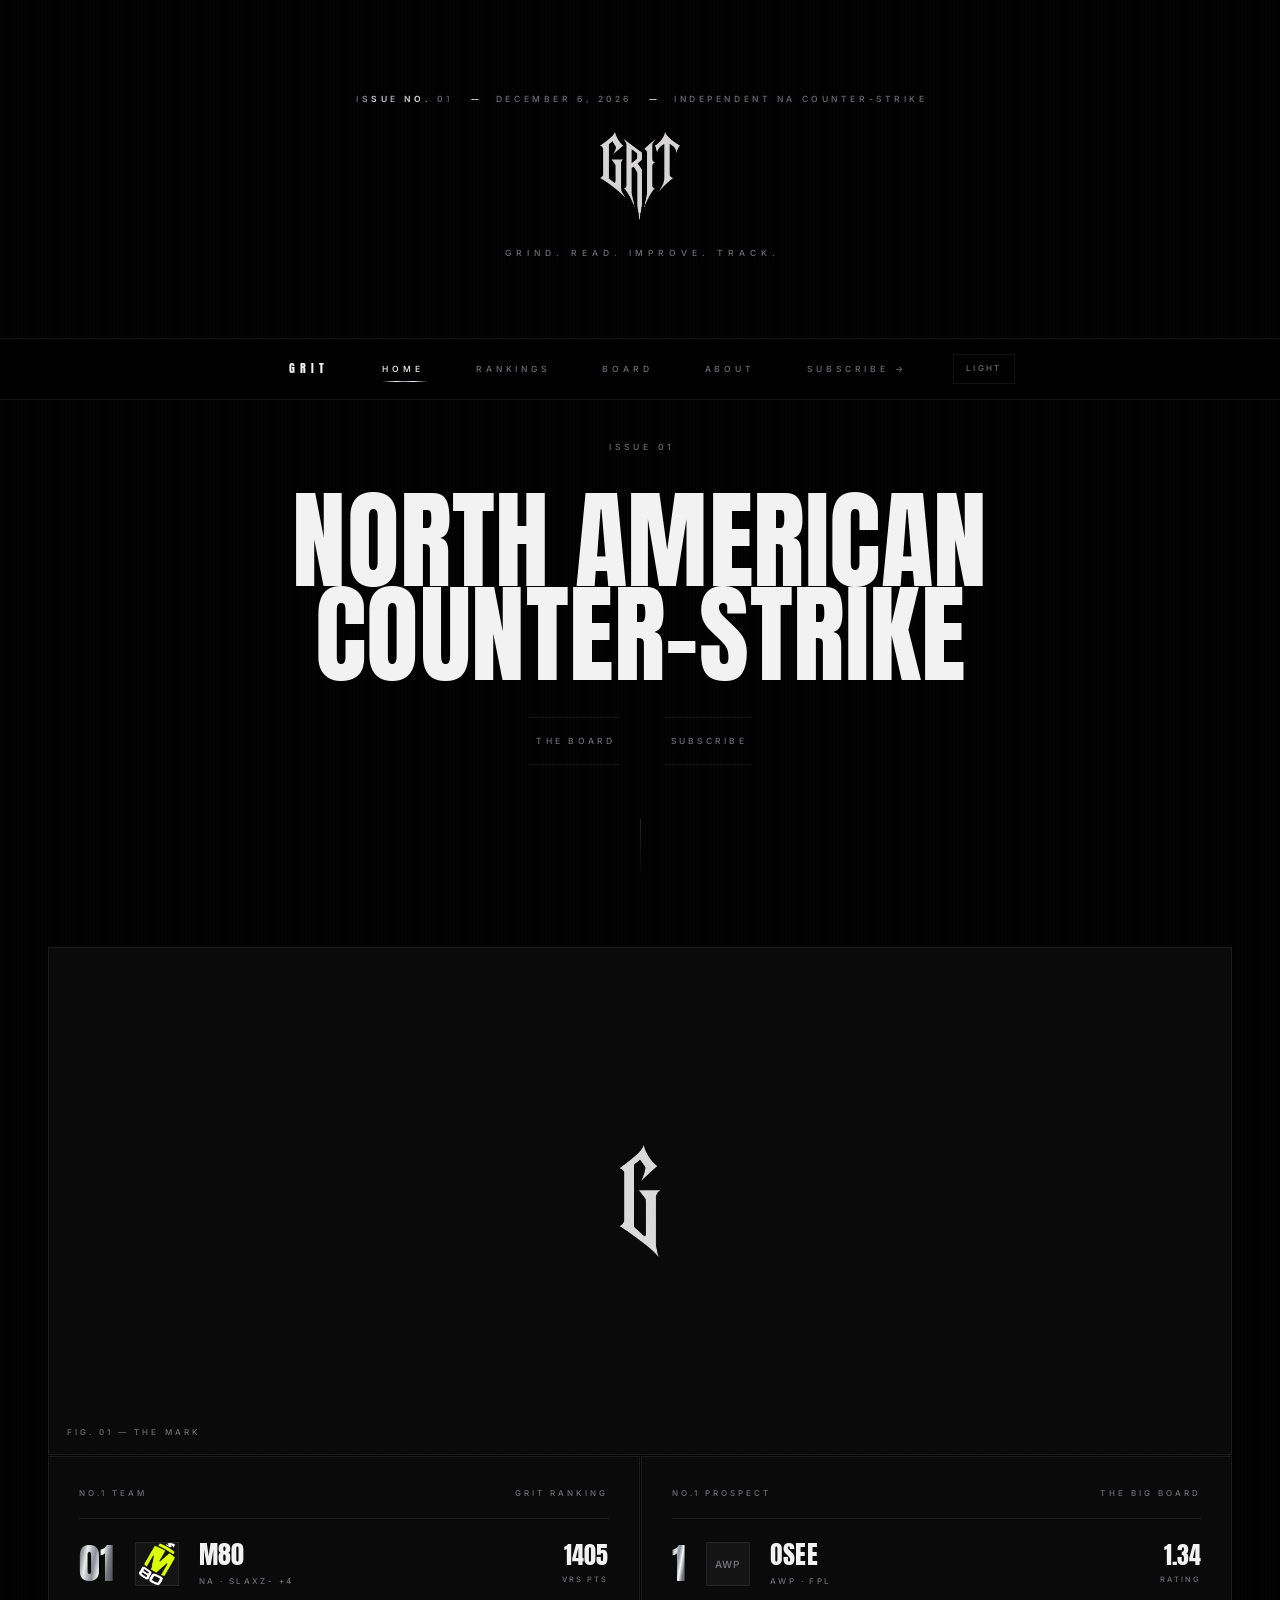
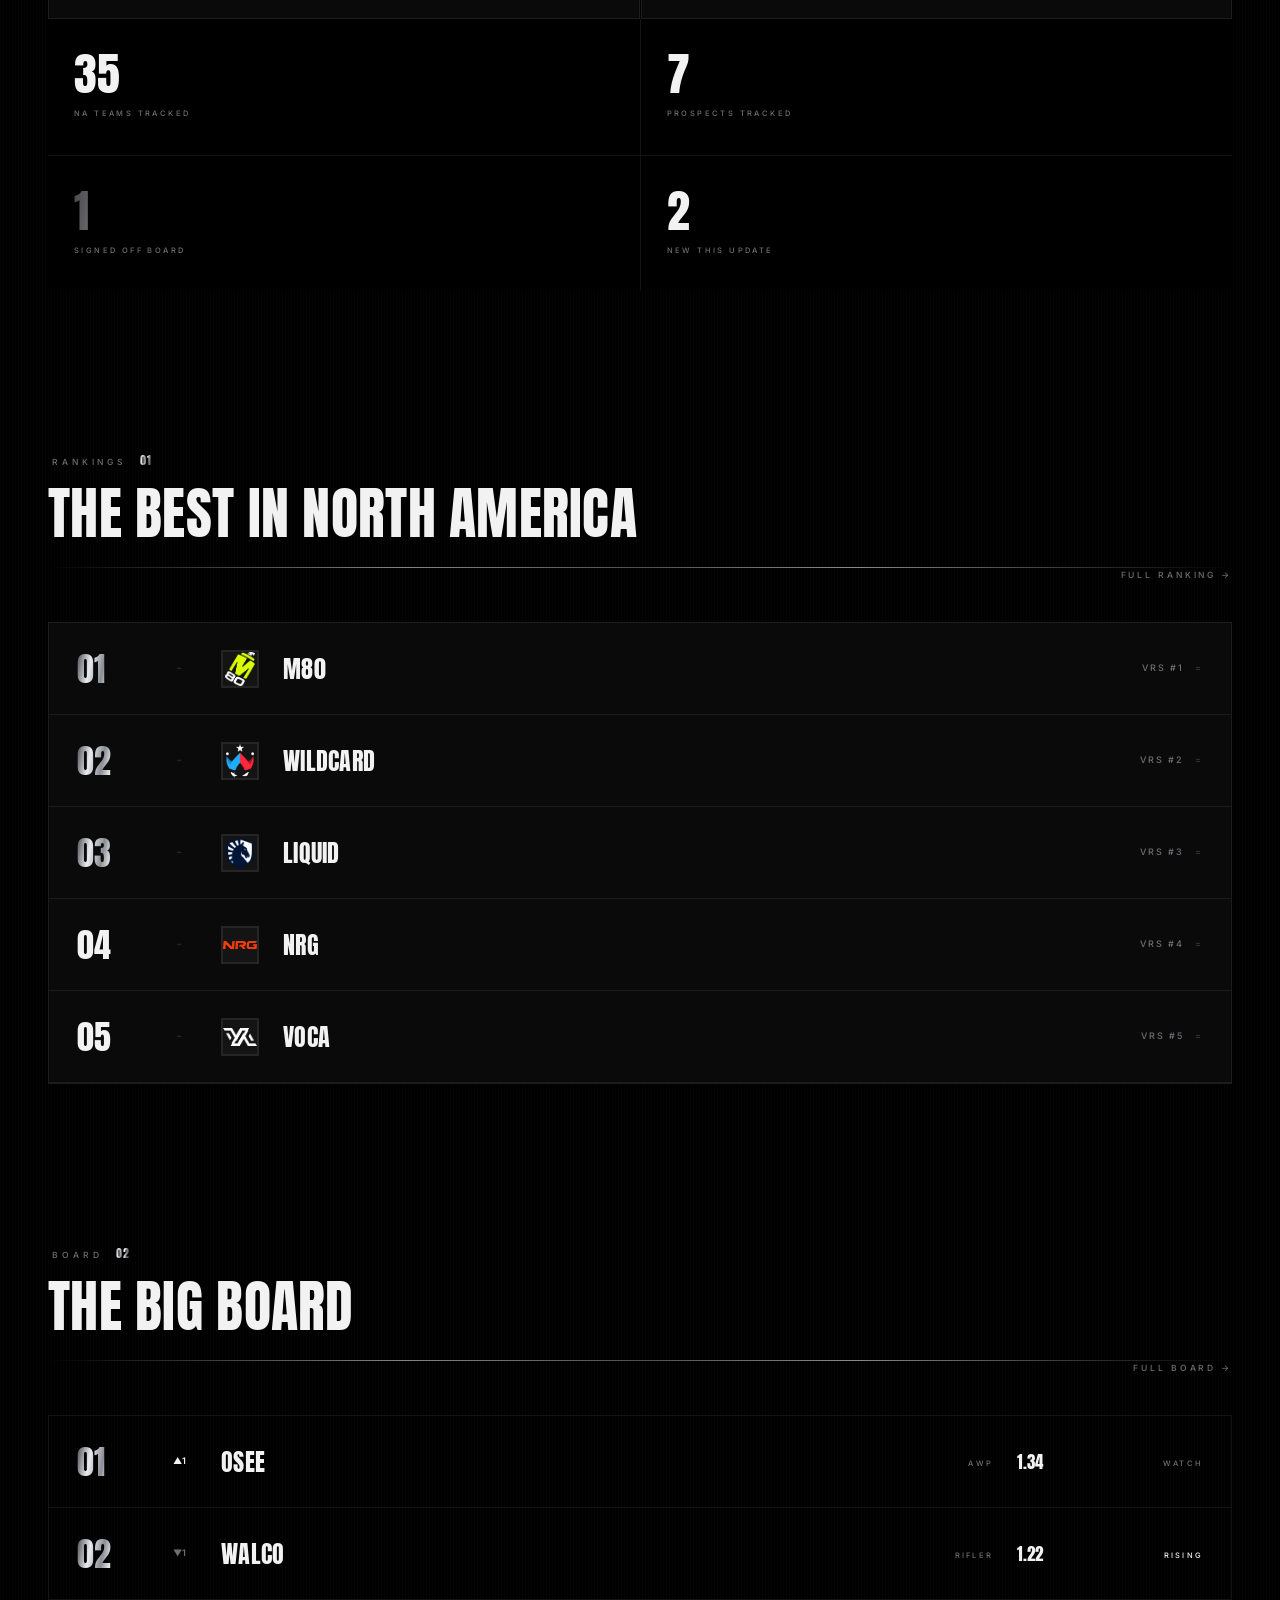
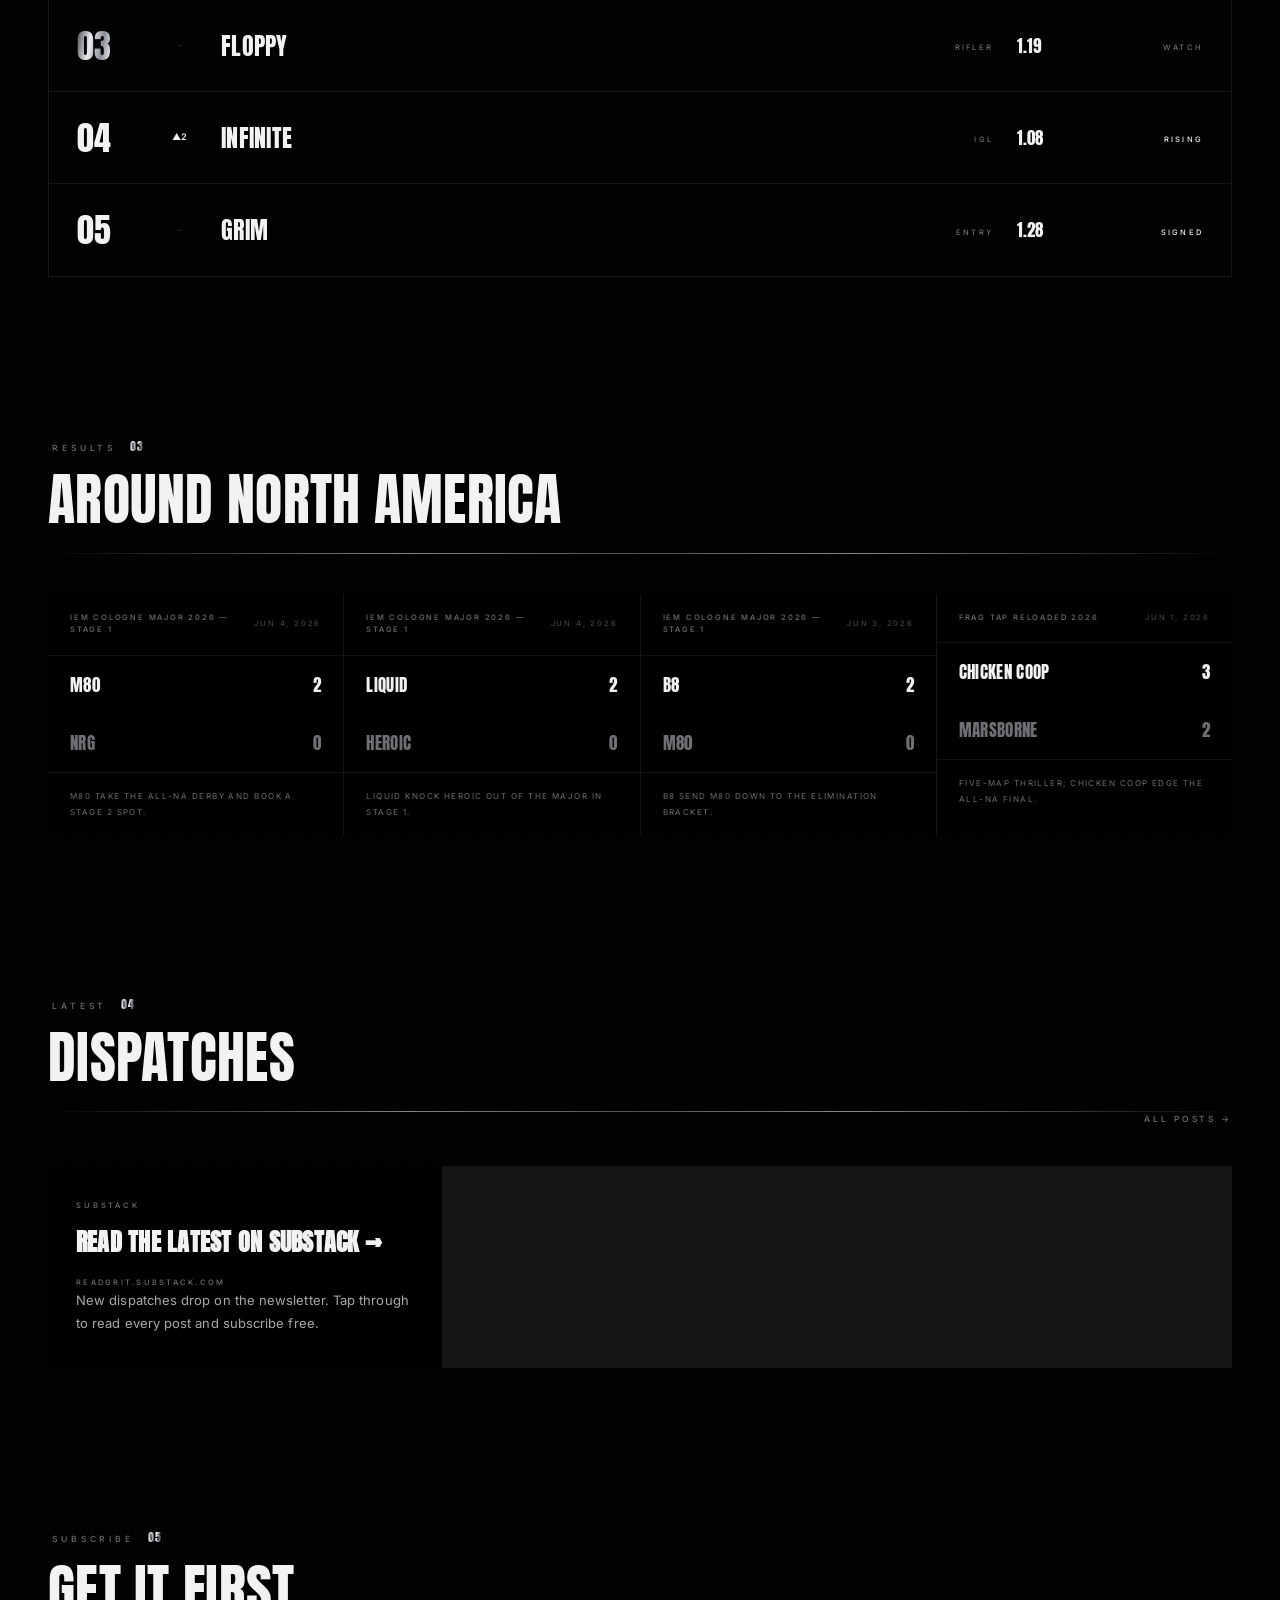
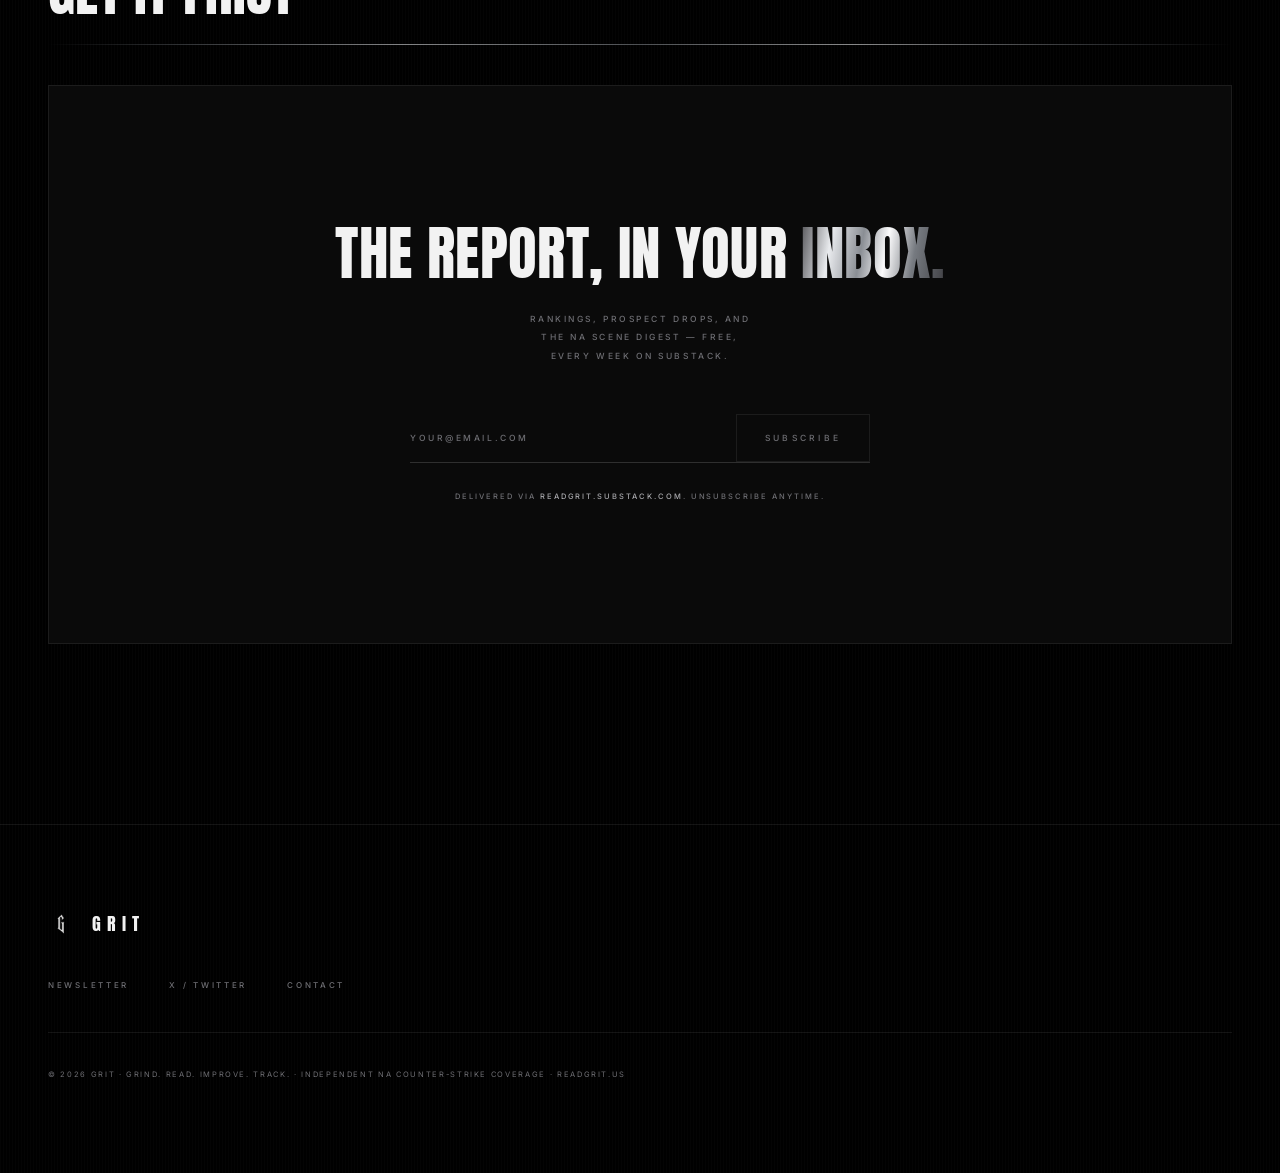
==== commit 8d0e68a7: "Add files via upload" ====
--- a/index.html
+++ b/index.html
@@ -11,7 +11,7 @@
 <script>(function(){try{var t=localStorage.getItem('grit-theme');if(!t){t='dark';}document.documentElement.setAttribute('data-theme',t);}catch(e){document.documentElement.setAttribute('data-theme','dark');}})();</script>
 <link rel="preconnect" href="https://fonts.googleapis.com">
 <link rel="preconnect" href="https://fonts.gstatic.com" crossorigin>
-<link href="https://fonts.googleapis.com/css2?family=Bodoni+Moda:ital,opsz,wght@0,6..96,700;1,6..96,700&family=Newsreader:ital,opsz,wght@0,6..72,400;0,6..72,500;1,6..72,400&family=Inter:wght@400;500;600;700&display=swap" rel="stylesheet">
+<link href="https://fonts.googleapis.com/css2?family=Anton&family=Inter:wght@400;500;600&display=swap" rel="stylesheet">
 <link rel="stylesheet" href="styles.css">
 </head>
 <body>
@@ -31,46 +31,43 @@
 </header>
 <nav class="strip" aria-label="Main">
   <div class="wrap">
-    <a href="index.html" class="active">Home</a><a href="teams.html">Rankings</a><a href="board.html">Big Board</a><a href="about.html">About</a>
+    <a href="index.html" class="brand-link">GRIT</a><a href="index.html" class="active">Home</a><a href="teams.html">Rankings</a><a href="board.html">Board</a><a href="about.html">About</a>
     <a class="external" data-substack-href href="#" target="_blank" rel="noopener">Subscribe &rarr;</a>
     <button class="theme-toggle" data-theme-toggle aria-label="Toggle color theme"><span data-theme-label>Light</span></button>
   </div>
 </nav>
 <main class="page">
   <div id="home-hero" class="hero">
-    <div class="glass hud hero-lead"><span class="tick tl"></span><span class="tick tr"></span><span class="tick bl"></span><span class="tick br"></span>
-      <div class="lead-eyebrow">Cover Story</div>
-      <h1 class="lead-title">We rank the teams, scout the players, and keep the lights on for NA CS.</h1>
-      <div class="lead-body">
-        <p>GRIT is an independent power ranking and scouting desk for North American Counter-Strike &mdash; the coverage the region stopped getting, rebuilt by one person who still cares.</p>
-        <p>A team ranking you can trust, a prospect board with a published floor, and the results that move both. The writing lives on Substack.</p>
+    <div class="hero-lead">
+      <div class="lead-eyebrow">Issue 01</div>
+      <h1 class="lead-title">North American<br>Counter-Strike</h1>
+      <div class="lead-cta">
+        <a class="btn" href="board.html">The Board</a>
+        <a class="btn btn-ghost" data-substack-href href="#" target="_blank" rel="noopener">Subscribe</a>
       </div>
-      <div class="lead-cta">
-        <a class="btn" href="board.html">See the big board</a>
-        <a class="btn btn-ghost" data-substack-href href="#" target="_blank" rel="noopener">Read on Substack &rarr;</a>
-      </div>
+      <span class="cover-scroll" aria-hidden="true"></span>
     </div>
+    <figure class="cover-figure"><img src="grit-g.png" alt="GRIT"><figcaption class="figure-cap">Fig. 01 &mdash; The Mark</figcaption></figure>
     <div class="hero-side">
-      <figure class="hero-figure"><img src="grit-g.png" alt="GRIT"></figure>
       <div class="glass hud hud-card" id="home-feat-team"></div>
       <div class="glass hud hud-card" id="home-feat-player"></div>
-      <div class="mini-stats" id="home-mini-stats"></div>
     </div>
+    <div class="mini-stats" id="home-mini-stats"></div>
   </div>
 
-  <div class="section-head"><span class="eyebrow">Power Rankings</span><h2>The Best in North America</h2><span class="rule"></span><a class="link" href="teams.html">Full ranking &rarr;</a></div>
+  <div class="section-head"><span class="eyebrow">Rankings</span><h2>The Best in North America</h2><span class="rule"></span><a class="link" href="teams.html">Full ranking &rarr;</a></div>
   <div id="home-teams"></div>
 
-  <div class="section-head"><span class="eyebrow">Scouting Report</span><h2>The Big Board</h2><span class="rule"></span><a class="link" href="board.html">Full board &rarr;</a></div>
+  <div class="section-head"><span class="eyebrow">Board</span><h2>The Big Board</h2><span class="rule"></span><a class="link" href="board.html">Full board &rarr;</a></div>
   <div id="home-board"></div>
 
-  <div class="section-head"><span class="eyebrow">The Results</span><h2>Around North America</h2><span class="rule"></span></div>
+  <div class="section-head"><span class="eyebrow">Results</span><h2>Around North America</h2><span class="rule"></span></div>
   <div class="results-strip" id="home-results"></div>
 
-  <div class="section-head"><span class="eyebrow">The Notebook</span><h2>Latest Dispatches</h2><span class="rule"></span><a class="link" data-substack-href href="#" target="_blank" rel="noopener">All posts &rarr;</a></div>
+  <div class="section-head"><span class="eyebrow">Latest</span><h2>Dispatches</h2><span class="rule"></span><a class="link" data-substack-href href="#" target="_blank" rel="noopener">All posts &rarr;</a></div>
   <div class="posts-grid" id="home-posts"></div>
 
-  <div class="section-head"><span class="eyebrow">The Edition</span><h2>Get It First</h2><span class="rule"></span></div>
+  <div class="section-head"><span class="eyebrow">Subscribe</span><h2>Get It First</h2><span class="rule"></span></div>
   <div class="glass hud sub-box"><span class="tick tl"></span><span class="tick tr"></span><span class="tick bl"></span><span class="tick br"></span>
     <h3>The Report, In Your <em>Inbox.</em></h3>
     <p class="sub-deck">Rankings, prospect drops, and the NA scene digest &mdash; free, every week on Substack.</p>
--- a/styles.css
+++ b/styles.css
@@ -1,58 +1,61 @@
 /* ==========================================================================
-   GRIT — Editorial Design System
-   A publication, not an esports site. The Athletic × GQ × Bloomberg.
-   Matte black canvas · three type families · burnt orange used sparingly.
-   Presentation layer only.
+   GRIT — Luxury Industrial
+   Chrome Hearts × 032c × Rick Owens × Gentle Monster × Counter-Strike.
+   Monochrome. Chrome only in slivers. Condensed grotesk. 1px everywhere.
+   Logos untouched — the expense comes from spacing.
    ========================================================================== */
 
 /* ---- TOKENS ------------------------------------------------------------ */
 :root, [data-theme="dark"] {
-  --black:      #000000;
-  --paper:      #F8F8F8;
-  --gray-light: #D9D9D9;
-  --gray-mid:   #7A7A7A;
-  --gray-dark:  #1B1B1B;
-  --orange:     #D97706;
+  --black:    #000000;
+  --off:      #F2F2F2;
+  --graphite: #141414;
+  --steel:    #6E6E73;
+  --chrome:   #C8CCD0;
 
   --bg:        var(--black);
-  --bg-sunk:   #0A0A0A;
-  --surface:   #0E0E0E;
-  --surface-2: var(--gray-dark);
-  --ink:       var(--paper);
-  --ink-soft:  var(--gray-light);
-  --muted:     var(--gray-mid);
-  --hairline:  rgba(248,248,248,0.14);
-  --hairline-2:rgba(248,248,248,0.07);
-  --accent:    var(--orange);
-  --fill:      var(--paper);
+  --bg-2:      #050505;
+  --surface:   #0A0A0A;
+  --surface-2: var(--graphite);
+  --ink:       var(--off);
+  --ink-soft:  #A8A8AC;
+  --muted:     var(--steel);
+  --line:      rgba(242,242,242,0.16);
+  --line-2:    rgba(242,242,242,0.08);
+  --fill:      var(--off);
   --on-fill:   var(--black);
-  --up:        #6FBF8B;
-  --down:      #C9564C;
-
-  --f-display: 'Bodoni Moda', 'Times New Roman', serif;
-  --f-body:    'Newsreader', Georgia, serif;
-  --f-ui:      'Inter', system-ui, -apple-system, sans-serif;
-
-  --wrap: 1400px;
-  --gut: 40px;
-  --radius: 4px;
+  --up:        #E8E8E8;
+  --down:      #6E6E73;
+
+  /* chrome: used only in slivers — dividers, numerals, ornaments */
+  --chrome-grad: linear-gradient(100deg,#4A4A4E 0%,#E9EBEE 22%,#8A8E94 42%,#FBFBFC 58%,#767A80 76%,#3C3C40 100%);
+  --chrome-line: linear-gradient(90deg,rgba(242,242,242,0) 0%,#5A5E63 12%,#EDEFF2 30%,#8B9096 50%,#F6F7F8 68%,#55585D 88%,rgba(242,242,242,0) 100%);
+  --brushed: repeating-linear-gradient(90deg,rgba(255,255,255,.014) 0 1px,rgba(0,0,0,0) 1px 3px);
+
+  --f-display: 'Anton', 'Arial Narrow', sans-serif;
+  --f-ui: 'Inter', system-ui, -apple-system, sans-serif;
+
+  --wrap: 1440px;
+  --gut: 48px;
+  --ease: cubic-bezier(.22,.61,.36,1);
   color-scheme: dark;
 }
-/* Off-white edition — kept for accessibility / preference */
 [data-theme="light"] {
-  --bg:        var(--paper);
-  --bg-sunk:   #EDEDED;
+  --bg:        var(--off);
+  --bg-2:      #EBEBEB;
   --surface:   #FFFFFF;
-  --surface-2: #EFEFEF;
+  --surface-2: #E6E6E6;
   --ink:       var(--black);
-  --ink-soft:  #262626;
-  --muted:     #5E5E5E;
-  --hairline:  rgba(0,0,0,0.16);
-  --hairline-2:rgba(0,0,0,0.08);
+  --ink-soft:  #2E2E30;
+  --muted:     #5C5C60;
+  --line:      rgba(0,0,0,0.18);
+  --line-2:    rgba(0,0,0,0.09);
   --fill:      var(--black);
-  --on-fill:   var(--paper);
-  --up:        #1B7A4B;
-  --down:      #B33A30;
+  --on-fill:   var(--off);
+  --up:        #111;
+  --down:      #8A8A8E;
+  --chrome-grad: linear-gradient(100deg,#8E9298 0%,#3A3C40 24%,#B9BDC2 48%,#2E3034 72%,#9498A0 100%);
+  --brushed: none;
   color-scheme: light;
 }
 
@@ -60,574 +63,563 @@
 *, *::before, *::after { box-sizing: border-box; }
 html { -webkit-text-size-adjust: 100%; }
 body {
-  margin: 0;
-  background: var(--bg);
-  color: var(--ink);
-  font-family: var(--f-body);
-  font-size: 18px;
-  line-height: 1.7;
+  margin: 0; background: var(--bg); color: var(--ink);
+  font-family: var(--f-ui); font-size: 15px; line-height: 1.65;
+  font-weight: 400; letter-spacing: .005em;
   -webkit-font-smoothing: antialiased;
-  text-rendering: optimizeLegibility;
+  background-image: var(--brushed);
 }
 img { max-width: 100%; display: block; }
 a { color: inherit; text-decoration: none; }
 button, input, select { font: inherit; color: inherit; }
 button { background: none; border: none; cursor: pointer; }
-::selection { background: var(--orange); color: var(--paper); }
-:focus-visible { outline: 2px solid var(--orange); outline-offset: 3px; border-radius: 2px; }
+::selection { background: var(--off); color: var(--black); }
+:focus-visible { outline: 1px solid var(--off); outline-offset: 3px; }
+
+/* chrome scrollbar — a tiny ornament */
+* { scrollbar-width: thin; scrollbar-color: var(--steel) transparent; }
+::-webkit-scrollbar { width: 10px; height: 10px; }
+::-webkit-scrollbar-track { background: var(--bg); }
+::-webkit-scrollbar-thumb { background-image: var(--chrome-grad); border: 3px solid var(--bg); }
 
 .wrap { width: 100%; max-width: var(--wrap); margin: 0 auto; padding: 0 var(--gut); }
-.page { max-width: var(--wrap); margin: 0 auto; padding: 0 var(--gut) 120px; }
-
-@media (prefers-reduced-motion: reduce) {
-  * { animation: none !important; transition: none !important; }
-}
-@keyframes fadeUp { from { opacity: 0; transform: translateY(8px); } to { opacity: 1; transform: none; } }
-
-/* ---- MASTHEAD (the cover) --------------------------------------------- */
-.masthead { border-bottom: 1px solid var(--hairline); background: var(--bg); }
+.page { max-width: var(--wrap); margin: 0 auto; padding: 0 var(--gut) 180px; counter-reset: sect; }
+
+@media (prefers-reduced-motion: reduce) { * { animation: none !important; transition: none !important; } }
+
+/* ---- TYPE PRIMITIVES --------------------------------------------------- */
+.chrome-text {
+  background-image: var(--chrome-grad); -webkit-background-clip: text; background-clip: text;
+  -webkit-text-fill-color: transparent; color: var(--chrome);
+}
+.rule, .chrome-rule { height: 1px; border: none; background-image: var(--chrome-line); opacity: .55; }
+
+/* ---- MASTHEAD ---------------------------------------------------------- */
+.masthead { border-bottom: 1px solid var(--line-2); }
 .mast-center {
   display: flex; flex-direction: column; align-items: center; text-align: center;
-  gap: 18px; padding: 54px 0 40px;
+  gap: 26px; padding: 92px 0 78px;             /* luxury spacing */
 }
 .mast-brand { display: block; }
-.mast-wordmark { height: clamp(64px, 9vw, 104px); width: auto; margin: 0 auto; }
-[data-theme="light"] .mast-wordmark, [data-theme="light"] .footer-logo { filter: invert(1); }
-.mast-text { display: block; }
+.mast-wordmark { height: clamp(58px, 7vw, 88px); width: auto; margin: 0 auto; }
+[data-theme="light"] .mast-wordmark, [data-theme="light"] .footer-logo,
+[data-theme="light"] .cover-figure img { filter: invert(1); }
 .mast-meaning {
-  font-family: var(--f-ui); font-size: 10.5px; font-weight: 500;
-  letter-spacing: .34em; text-transform: uppercase; color: var(--muted);
-}
-.mast-tagline {
-  font-family: var(--f-body); font-style: italic; font-size: 15px;
-  color: var(--ink-soft); max-width: 46ch; margin: 0 auto;
-}
-/* Issue line — the publication signal */
+  font-size: 8.5px; font-weight: 500; letter-spacing: .58em; text-transform: uppercase;
+  color: var(--muted); padding-left: .58em;
+}
+.mast-tagline { display: none; }               /* restraint: the cover says it */
 .issue-line {
-  display: flex; align-items: center; justify-content: center; gap: 12px; flex-wrap: wrap;
-  font-family: var(--f-ui); font-size: 10px; font-weight: 600;
-  letter-spacing: .26em; text-transform: uppercase; color: var(--muted);
-}
-.issue-line .no { color: var(--orange); }
-.issue-line .sep { width: 3px; height: 3px; border-radius: 50%; background: var(--muted); opacity: .6; }
+  display: flex; align-items: center; justify-content: center; gap: 16px; flex-wrap: wrap;
+  font-size: 8.5px; font-weight: 500; letter-spacing: .42em; text-transform: uppercase;
+  color: var(--muted); padding-left: .42em;
+}
+.issue-line .no {
+  background-image: var(--chrome-grad); -webkit-background-clip: text; background-clip: text;
+  -webkit-text-fill-color: transparent; font-weight: 600;
+}
+.issue-line .sep { width: 10px; height: 1px; background-image: var(--chrome-line); }
 
 /* ---- NAVIGATION -------------------------------------------------------- */
 nav.strip {
-  position: sticky; top: 0; z-index: 50;
-  background: rgba(0,0,0,0.86);
-  backdrop-filter: saturate(140%) blur(10px);
-  border-bottom: 1px solid var(--hairline);
-}
-[data-theme="light"] nav.strip { background: rgba(248,248,248,0.9); }
-nav.strip .wrap {
-  display: flex; align-items: center; justify-content: center; gap: 2px; flex-wrap: wrap;
-}
+  position: sticky; top: 0; z-index: 60;
+  background: rgba(0,0,0,.82); backdrop-filter: blur(14px) saturate(120%);
+  border-bottom: 1px solid var(--line-2);
+}
+[data-theme="light"] nav.strip { background: rgba(242,242,242,.86); }
+nav.strip .wrap { display: flex; align-items: center; justify-content: center; gap: 0; }
 nav.strip a {
-  position: relative; font-family: var(--f-ui); font-size: 11px; font-weight: 600;
-  letter-spacing: .18em; text-transform: uppercase; color: var(--muted);
-  padding: 18px 20px; transition: color .18s ease;
+  position: relative; font-size: 8.5px; font-weight: 500; letter-spacing: .46em;
+  text-transform: uppercase; color: var(--muted); padding: 20px 24px; padding-right: calc(24px + .46em);
+  transition: color .5s var(--ease);
 }
 nav.strip a::after {
-  content: ""; position: absolute; left: 20px; right: 20px; bottom: 12px; height: 1px;
-  background: var(--orange); transform: scaleX(0); transform-origin: left;
-  transition: transform .22s ease;
+  content: ""; position: absolute; left: 24px; right: 24px; bottom: 14px; height: 1px;
+  background-image: var(--chrome-line); transform: scaleX(0); transform-origin: center;
+  transition: transform .6s var(--ease);
 }
 nav.strip a:hover { color: var(--ink); }
 nav.strip a:hover::after, nav.strip a.active::after { transform: scaleX(1); }
-nav.strip a.active, nav.strip a.external { color: var(--ink); }
+nav.strip a.active { color: var(--ink); }
+nav.strip a.external { color: var(--muted); }
 .theme-toggle {
-  font-family: var(--f-ui); font-size: 10px; font-weight: 600; letter-spacing: .16em;
-  text-transform: uppercase; color: var(--muted); padding: 8px 14px;
-  border: 1px solid var(--hairline); border-radius: var(--radius); margin-left: 12px;
-  transition: border-color .18s ease, color .18s ease;
-}
-.theme-toggle:hover { color: var(--ink); border-color: var(--orange); }
-
-/* ---- SECTION HEADERS (label / title / rule) ---------------------------- */
+  font-size: 8px; font-weight: 500; letter-spacing: .3em; text-transform: uppercase;
+  color: var(--muted); padding: 7px 12px; border: 1px solid var(--line-2);
+  margin-left: 18px; transition: color .5s var(--ease), border-color .5s var(--ease);
+}
+.theme-toggle:hover { color: var(--ink); border-color: var(--line); }
+
+/* ---- SECTION HEADERS (magazine numbering) ------------------------------ */
 .section-head {
-  display: grid; grid-template-columns: 1fr auto; align-items: end;
-  gap: 6px 24px; padding: 96px 0 0; margin-bottom: 34px;
+  counter-increment: sect;
+  display: grid; grid-template-columns: 1fr auto; align-items: end; gap: 0 24px;
+  padding: 160px 0 0; margin-bottom: 40px;
 }
 .section-head .eyebrow {
-  grid-column: 1 / -1;
-  font-family: var(--f-ui); font-size: 10px; font-weight: 600;
-  letter-spacing: .28em; text-transform: uppercase; color: var(--orange);
+  grid-column: 1; display: flex; align-items: baseline; gap: 14px;
+  font-size: 8.5px; font-weight: 500; letter-spacing: .46em; text-transform: uppercase;
+  color: var(--muted); padding-left: .46em;
+}
+.section-head .eyebrow::after {
+  content: counter(sect, decimal-leading-zero);
+  font-family: var(--f-display); font-size: 12px; letter-spacing: .04em;
+  background-image: var(--chrome-grad); -webkit-background-clip: text; background-clip: text;
+  -webkit-text-fill-color: transparent;
 }
 .section-head h2 {
-  grid-column: 1; margin: 8px 0 0;
-  font-family: var(--f-display); font-weight: 700; font-size: clamp(30px, 4vw, 46px);
-  line-height: 1.06; letter-spacing: -.01em; color: var(--ink);
+  grid-column: 1; margin: 16px 0 0;
+  font-family: var(--f-display); font-weight: 400; font-size: clamp(34px, 4.4vw, 58px);
+  line-height: .96; letter-spacing: .005em; text-transform: uppercase; color: var(--ink);
 }
 .section-head .link {
-  grid-column: 2; justify-self: end; white-space: nowrap;
-  font-family: var(--f-ui); font-size: 11px; font-weight: 600; letter-spacing: .12em;
-  text-transform: uppercase; color: var(--muted); padding-bottom: 4px;
-  border-bottom: 1px solid transparent; transition: color .18s, border-color .18s;
-}
-.section-head .link:hover { color: var(--ink); border-color: var(--orange); }
-.section-head .rule { grid-column: 1 / -1; height: 1px; background: var(--hairline); margin-top: 22px; }
-
-/* ---- HERO (cover story) ------------------------------------------------ */
-.hero {
-  display: grid; grid-template-columns: 7fr 5fr; gap: 56px;
-  padding: 72px 0 8px; align-items: start;
-}
-.hero-lead { animation: fadeUp .5s ease both; }
+  grid-column: 2; justify-self: end; align-self: end; white-space: nowrap;
+  font-size: 8.5px; font-weight: 500; letter-spacing: .34em; text-transform: uppercase;
+  color: var(--muted); transition: color .5s var(--ease);
+}
+.section-head .link:hover { color: var(--ink); }
+.section-head .rule { grid-column: 1 / -1; margin-top: 26px; }
+
+/* ---- COVER / HERO ------------------------------------------------------ */
+.hero { display: block; padding: 40px 0 0; }
+.hero-lead { text-align: center; padding: 0 0 8px; }
 .lead-eyebrow {
-  font-family: var(--f-ui); font-size: 10px; font-weight: 600; letter-spacing: .28em;
-  text-transform: uppercase; color: var(--orange); margin-bottom: 22px;
+  font-size: 8.5px; font-weight: 500; letter-spacing: .46em; text-transform: uppercase;
+  color: var(--muted); margin-bottom: 40px; padding-left: .46em;
 }
 .lead-title {
-  font-family: var(--f-display); font-weight: 700;
-  font-size: clamp(42px, 6vw, 80px); line-height: 1.02; letter-spacing: -.02em;
-  margin: 0 0 26px; color: var(--ink);
-}
-.lead-body { max-width: 60ch; }
-.lead-body p { margin: 0 0 18px; font-size: 19px; line-height: 1.75; color: var(--ink-soft); }
-.lead-body p:first-child { font-size: 21px; color: var(--ink); }
-.lead-body p:first-child::first-letter {
-  font-family: var(--f-display); font-weight: 700; float: left;
-  font-size: 68px; line-height: .82; padding: 6px 12px 0 0; color: var(--ink);
-}
-.lead-cta { display: flex; gap: 14px; flex-wrap: wrap; margin-top: 32px; }
-
-/* Cover figure — the provided G mark, unaltered, given room */
-.hero-figure {
-  border: 1px solid var(--hairline-2); border-radius: var(--radius);
-  background: var(--surface); aspect-ratio: 4 / 5;
-  display: grid; place-items: center; padding: 40px; margin: 0 0 18px;
-}
-.hero-figure img { width: min(56%, 210px); height: auto; }
-[data-theme="light"] .hero-figure img { filter: invert(1); }
-.hero-side { display: flex; flex-direction: column; gap: 18px; }
-
-/* ---- BUTTONS ----------------------------------------------------------- */
-.btn, .sub-go {
+  font-family: var(--f-display); font-weight: 400; text-transform: uppercase;
+  font-size: clamp(44px, 8.4vw, 132px); line-height: .88; letter-spacing: .004em;
+  margin: 0 auto 34px; max-width: 15ch; color: var(--ink);
+}
+.lead-body { display: none; }                  /* the cover carries almost no text */
+.lead-cta { display: flex; gap: 44px; justify-content: center; margin: 0 0 8px; }
+.cover-scroll {
+  display: block; margin: 54px auto 0; width: 1px; height: 64px;
+  background-image: linear-gradient(180deg, var(--line) 0%, transparent 100%);
+}
+.hero-figure, .cover-figure {
+  border: 1px solid var(--line-2); background: var(--surface);
+  aspect-ratio: 21 / 9; display: grid; place-items: center; overflow: hidden;
+  margin: 56px 0 0; position: relative;
+}
+.hero-figure img, .cover-figure img {
+  width: min(16%, 150px); height: auto;
+  transition: transform 1.1s var(--ease);
+}
+.hero-figure:hover img, .cover-figure:hover img { transform: scale(1.03); }
+.figure-cap {
+  position: absolute; left: 18px; bottom: 14px;
+  font-size: 8px; font-weight: 500; letter-spacing: .38em; text-transform: uppercase; color: var(--muted);
+}
+.hero-side { display: grid; grid-template-columns: repeat(2, 1fr); gap: 1px; margin-top: 1px; }
+
+/* ---- BUTTONS (invisible until hover) ----------------------------------- */
+.btn, .sub-go, .btn-ghost {
   display: inline-flex; align-items: center; justify-content: center;
-  font-family: var(--f-ui); font-size: 11px; font-weight: 600; letter-spacing: .14em;
-  text-transform: uppercase; padding: 14px 26px; border-radius: var(--radius);
-  background: var(--fill); color: var(--on-fill); border: 1px solid var(--fill);
-  transition: background .18s ease, border-color .18s ease, color .18s ease;
-}
-.btn:hover, .sub-go:hover { background: var(--orange); border-color: var(--orange); color: var(--paper); }
-.btn-ghost { background: transparent; color: var(--ink); border: 1px solid var(--hairline); }
-.btn-ghost:hover { background: transparent; border-color: var(--orange); color: var(--orange); }
+  font-size: 8.5px; font-weight: 500; letter-spacing: .38em; text-transform: uppercase;
+  padding: 16px 4px; padding-left: calc(4px + .38em);
+  background: none; color: var(--muted); border: none;
+  border-top: 1px solid var(--line-2); border-bottom: 1px solid var(--line-2);
+  transition: color .5s var(--ease), border-color .5s var(--ease);
+}
+.btn:hover, .sub-go:hover, .btn-ghost:hover { color: var(--ink); border-color: var(--line); background: none; }
+.sub-go { padding-left: 28px; padding-right: 28px; border: 1px solid var(--line-2); }
 
 /* ---- PANELS ------------------------------------------------------------ */
 .glass, .hud-card, .result-card, .post-card, .about-block, .legend-card, .floor-box, .sub-box {
-  background: var(--surface); border: 1px solid var(--hairline-2); border-radius: var(--radius);
-}
-.tick { display: none !important; }   /* no HUD ornaments — editorial restraint */
+  background: var(--surface); border: 1px solid var(--line-2); border-radius: 0;
+}
+.tick { display: none !important; }
 
 /* ---- FEATURED CARDS ---------------------------------------------------- */
-.hud-card { padding: 26px; }
+.hud-card { padding: 30px; transition: border-color .5s var(--ease); }
+.hud-card:hover { border-color: var(--line); }
 .hud-card-label {
   display: flex; align-items: center; justify-content: space-between; gap: 12px;
-  font-family: var(--f-ui); font-size: 9.5px; font-weight: 600; letter-spacing: .24em;
-  text-transform: uppercase; color: var(--muted);
-  padding-bottom: 14px; margin-bottom: 18px; border-bottom: 1px solid var(--hairline-2);
-}
-.tag-no1 { color: var(--orange); }
-.feat-unit { display: grid; grid-template-columns: auto auto 1fr auto; align-items: center; gap: 16px; }
-.feat-rank { font-family: var(--f-display); font-weight: 700; font-size: 46px; line-height: 1; color: var(--ink); }
+  font-size: 8px; font-weight: 500; letter-spacing: .38em; text-transform: uppercase;
+  color: var(--muted); padding-bottom: 18px; margin-bottom: 22px; border-bottom: 1px solid var(--line-2);
+}
+.tag-no1 { color: var(--muted); }
+.feat-unit { display: grid; grid-template-columns: auto auto 1fr auto; align-items: center; gap: 20px; }
+.feat-rank {
+  font-family: var(--f-display); font-size: 42px; line-height: 1; letter-spacing: .01em;
+  background-image: var(--chrome-grad); -webkit-background-clip: text; background-clip: text;
+  -webkit-text-fill-color: transparent;
+}
 .feat-logo, .feat-mono {
-  width: 46px; height: 46px; border-radius: var(--radius);
-  background: var(--surface-2); display: grid; place-items: center;
-  font-family: var(--f-ui); font-size: 12px; font-weight: 700; color: var(--ink-soft);
-}
-.feat-name { font-family: var(--f-display); font-weight: 700; font-size: 25px; line-height: 1.1; }
+  width: 44px; height: 44px; background: var(--surface-2); border: 1px solid var(--line-2);
+  display: grid; place-items: center; font-size: 10px; font-weight: 600;
+  letter-spacing: .1em; color: var(--muted);
+}
+.feat-name {
+  font-family: var(--f-display); font-size: 26px; line-height: 1; text-transform: uppercase; letter-spacing: .01em;
+}
 .feat-detail {
-  font-family: var(--f-ui); font-size: 10.5px; letter-spacing: .1em;
-  text-transform: uppercase; color: var(--muted); margin-top: 4px;
+  font-size: 8px; font-weight: 500; letter-spacing: .3em; text-transform: uppercase;
+  color: var(--muted); margin-top: 8px;
 }
 .feat-points { text-align: right; }
-.feat-points .v { font-family: var(--f-display); font-weight: 700; font-size: 26px; line-height: 1; }
+.feat-points .v { font-family: var(--f-display); font-size: 24px; line-height: 1; }
 .feat-points .l {
-  font-family: var(--f-ui); font-size: 9px; letter-spacing: .16em;
-  text-transform: uppercase; color: var(--muted); margin-top: 5px;
-}
-
-/* ---- MINI STATS -------------------------------------------------------- */
-.mini-stats {
-  display: grid; grid-template-columns: 1fr 1fr;
-  border: 1px solid var(--hairline-2); border-radius: var(--radius); overflow: hidden;
-}
-.mini-stat { padding: 22px; border-right: 1px solid var(--hairline-2); border-bottom: 1px solid var(--hairline-2); }
-.mini-stat:nth-child(2n) { border-right: none; }
-.mini-stat:nth-last-child(-n+2) { border-bottom: none; }
-.mini-stat .v { font-family: var(--f-display); font-weight: 700; font-size: 34px; line-height: 1; }
-.mini-stat .v.accent { color: var(--orange); }
+  font-size: 7.5px; font-weight: 500; letter-spacing: .28em; text-transform: uppercase;
+  color: var(--muted); margin-top: 7px;
+}
+
+/* ---- STATS (huge numbers, tiny labels) --------------------------------- */
+.mini-stats { display: grid; grid-template-columns: repeat(2, 1fr); gap: 1px; background: var(--line-2); }
+.mini-stat { padding: 34px 26px; background: var(--bg); }
+.mini-stat .v { font-family: var(--f-display); font-size: 46px; line-height: .9; letter-spacing: .01em; }
+.mini-stat .v.accent {
+  background-image: var(--chrome-grad); -webkit-background-clip: text; background-clip: text;
+  -webkit-text-fill-color: transparent;
+}
 .mini-stat .l {
-  font-family: var(--f-ui); font-size: 9px; font-weight: 500; letter-spacing: .16em;
-  text-transform: uppercase; color: var(--muted); margin-top: 8px;
-}
-
-/* ---- RANKINGS (each row a feature) ------------------------------------- */
-.rank-table { border: 1px solid var(--hairline-2); border-radius: var(--radius); overflow: hidden; }
+  font-size: 7.5px; font-weight: 500; letter-spacing: .32em; text-transform: uppercase;
+  color: var(--muted); margin-top: 14px;
+}
+
+/* ---- RANKINGS (intimidating, minimal) ---------------------------------- */
+.rank-table { border: 1px solid var(--line-2); }
 .rank-row {
-  display: grid; align-items: center; gap: 20px;
-  padding: 26px 28px; border-bottom: 1px solid var(--hairline-2);
-  transition: background .18s ease;
+  display: grid; align-items: center; gap: 24px;
+  padding: 0 28px; min-height: 92px;
+  border-bottom: 1px solid var(--line-2);
+  transition: background .5s var(--ease), border-color .5s var(--ease);
 }
 .rank-row:last-child { border-bottom: none; }
-.rank-row:hover { background: var(--bg-sunk); }
+.rank-row:hover { background: var(--bg-2); }
+.rank-row > * { transition: transform .5s var(--ease); }
+.rank-row:hover .r-name { transform: translateY(-2px); }
 .r-num {
-  font-family: var(--f-display); font-weight: 700; font-size: 34px; line-height: 1;
-  color: var(--ink); font-variant-numeric: tabular-nums; text-align: center;
-}
-.r-num.top3 { color: var(--orange); }
-.r-move { font-family: var(--f-ui); font-size: 9.5px; font-weight: 700; text-align: center; }
-.r-move.up { color: var(--up); } .r-move.down { color: var(--down); }
-.r-move.same { color: var(--muted); opacity: .5; }
-.r-move.new { color: var(--orange); font-size: 8.5px; letter-spacing: .1em; }
+  font-family: var(--f-display); font-size: 34px; line-height: 1; letter-spacing: .01em;
+  color: var(--ink); font-variant-numeric: tabular-nums; text-align: left;
+}
+.r-num.top3 {
+  background-image: var(--chrome-grad); -webkit-background-clip: text; background-clip: text;
+  -webkit-text-fill-color: transparent;
+}
+.r-move { font-size: 9px; font-weight: 600; letter-spacing: .06em; text-align: center; color: var(--muted); }
+.r-move.up { color: var(--ink); }
+.r-move.down { color: var(--muted); }
+.r-move.same { color: var(--muted); opacity: .35; }
+.r-move.new { font-size: 7.5px; letter-spacing: .24em; color: var(--ink); }
 .r-logo, .r-mono {
-  width: 40px; height: 40px; border-radius: var(--radius); background: var(--surface-2);
+  width: 38px; height: 38px; background: var(--surface-2); border: 1px solid var(--line-2);
   display: grid; place-items: center; overflow: hidden;
-  font-family: var(--f-ui); font-size: 11px; font-weight: 700; color: var(--ink-soft);
-}
-.r-name .nm { font-family: var(--f-display); font-weight: 700; font-size: 22px; line-height: 1.15; }
-.r-name .sub {
-  font-family: var(--f-ui); font-size: 10.5px; letter-spacing: .07em; text-transform: uppercase;
+  font-size: 9.5px; font-weight: 600; letter-spacing: .08em; color: var(--muted);
+}
+.r-name .nm {
+  font-family: var(--f-display); font-size: 24px; line-height: 1; text-transform: uppercase; letter-spacing: .012em;
+}
+/* roster + note: hidden by default, revealed on hover (desktop) */
+.r-name .sub, .r-desc {
+  font-size: 8px; font-weight: 500; letter-spacing: .26em; text-transform: uppercase;
+  color: var(--muted); margin-top: 0; max-height: 0; opacity: 0; overflow: hidden;
+  transition: max-height .55s var(--ease), opacity .45s var(--ease), margin-top .55s var(--ease);
+}
+.r-desc {
+  letter-spacing: .12em; text-transform: none; font-size: 11.5px; color: var(--ink-soft);
+  max-width: 62ch;
+}
+@media (hover: hover) and (min-width: 900px) {
+  .rank-row:hover .r-name .sub { max-height: 40px; opacity: 1; margin-top: 10px; }
+  .rank-row:hover .r-desc { max-height: 60px; opacity: 1; margin-top: 8px; }
+}
+.r-stat { display: flex; gap: 26px; align-items: center; }
+.r-stat .cell { text-align: right; }
+.r-stat .v { font-family: var(--f-display); font-size: 17px; font-variant-numeric: tabular-nums; }
+.r-stat .l, .r-points .l {
+  font-size: 7px; font-weight: 500; letter-spacing: .3em; text-transform: uppercase;
   color: var(--muted); margin-top: 6px;
 }
-/* the editorial line that makes a row a feature */
-.r-desc {
-  font-family: var(--f-body); font-style: italic; font-size: 15px; line-height: 1.6;
-  color: var(--ink-soft); max-width: 54ch; margin-top: 9px;
-}
-.r-stat { display: flex; gap: 20px; align-items: center; }
-.r-stat .cell { text-align: right; }
-.r-stat .v {
-  font-family: var(--f-ui); font-size: 15px; font-weight: 600; font-variant-numeric: tabular-nums;
-}
-.r-stat .l, .r-points .l {
-  font-family: var(--f-ui); font-size: 8.5px; font-weight: 500; letter-spacing: .16em;
-  text-transform: uppercase; color: var(--muted); margin-top: 4px;
-}
 .r-points { text-align: right; }
-.r-points .v { font-family: var(--f-display); font-weight: 700; font-size: 22px; font-variant-numeric: tabular-nums; }
-.streak { display: flex; gap: 3px; }
-.streak i { width: 5px; height: 15px; border-radius: 1px; background: var(--muted); opacity: .35; }
-.streak i.w { background: var(--up); opacity: 1; }
-.streak i.l { background: var(--down); opacity: 1; }
-
-/* VRS comparison */
+.r-points .v { font-family: var(--f-display); font-size: 22px; font-variant-numeric: tabular-nums; }
+.streak { display: flex; gap: 2px; }
+.streak i { width: 3px; height: 14px; background: var(--muted); opacity: .3; }
+.streak i.w { background: var(--off); opacity: 1; }
+.streak i.l { background: var(--steel); opacity: .8; }
+
+/* VRS reference */
 .vrs-ref {
-  font-family: var(--f-ui); font-size: 11px; font-weight: 500; letter-spacing: .06em;
+  font-size: 9px; font-weight: 500; letter-spacing: .22em; text-transform: uppercase;
   color: var(--muted); text-align: right; white-space: nowrap;
 }
-.vrs-ref.none { opacity: .5; }
-.vd { margin-left: 5px; font-weight: 700; }
-.vd.up { color: var(--up); } .vd.down { color: var(--down); }
-.vd.even { color: var(--muted); opacity: .55; }
-
-.grit-row { grid-template-columns: 54px 30px 40px 1fr auto auto; }
-.vrs-row  { grid-template-columns: 54px 40px 1fr auto 92px; }
+.vrs-ref.none { opacity: .4; }
+.vd { margin-left: 7px; font-weight: 600; }
+.vd.up { color: var(--ink); } .vd.down { color: var(--muted); }
+.vd.even { color: var(--muted); opacity: .4; }
+
+.grit-row { grid-template-columns: 62px 34px 38px 1fr auto; }
+.vrs-row  { grid-template-columns: 62px 38px 1fr auto 92px; }
 
 /* Tier bands */
 .tier-band {
-  display: flex; align-items: baseline; justify-content: space-between; gap: 20px; flex-wrap: wrap;
-  padding: 34px 28px 16px; border-top: 1px solid var(--hairline);
-  background: var(--bg-sunk);
+  display: flex; align-items: baseline; justify-content: space-between; gap: 24px; flex-wrap: wrap;
+  padding: 44px 28px 18px; border-top: 1px solid var(--line);
+  background: var(--bg);
 }
 .rank-table > .tier-band:first-child { border-top: none; }
-.tier-band .tl { font-family: var(--f-display); font-weight: 700; font-size: 22px; color: var(--ink); }
-.tier-band .td { font-family: var(--f-body); font-style: italic; font-size: 14px; color: var(--muted); }
-
-/* ---- BIG BOARD (draft-guide profiles) ---------------------------------- */
-.board-grid { display: grid; grid-template-columns: repeat(2, 1fr); gap: 18px; }
-.prospect-card {
-  display: grid; grid-template-columns: auto 1fr; gap: 22px;
-  padding: 26px; background: var(--surface);
-  border: 1px solid var(--hairline-2); border-radius: var(--radius);
-  transition: border-color .2s ease, transform .2s ease;
-}
-.prospect-card:hover { border-color: var(--hairline); transform: translateY(-2px); }
-.pc-portrait {
-  width: 84px; height: 104px; border-radius: var(--radius); background: var(--surface-2);
-  display: grid; place-items: center; position: relative; overflow: hidden; flex: none;
-}
-.pc-mono { font-family: var(--f-display); font-weight: 700; font-size: 30px; color: var(--muted); }
-.pc-tier {
-  position: absolute; top: 0; left: 0; padding: 3px 7px; background: var(--orange); color: var(--paper);
-  font-family: var(--f-ui); font-size: 9px; font-weight: 700; letter-spacing: .1em;
-}
-.pc-head { display: flex; align-items: baseline; gap: 12px; flex-wrap: wrap; }
-.pc-rank {
-  font-family: var(--f-display); font-weight: 700; font-size: 22px; color: var(--muted);
-  font-variant-numeric: tabular-nums;
-}
-.pc-name { font-family: var(--f-display); font-weight: 700; font-size: 26px; line-height: 1.1; }
-.pc-meta {
-  font-family: var(--f-ui); font-size: 10px; font-weight: 500; letter-spacing: .12em;
-  text-transform: uppercase; color: var(--muted); margin-top: 8px;
-}
-.pc-note {
-  font-family: var(--f-body); font-size: 15.5px; line-height: 1.65; color: var(--ink-soft);
-  margin: 14px 0 0; padding-top: 14px; border-top: 1px solid var(--hairline-2);
-}
-.pc-foot { display: flex; align-items: center; gap: 22px; flex-wrap: wrap; margin-top: 16px; }
-.pc-stat .v { font-family: var(--f-ui); font-size: 14px; font-weight: 600; font-variant-numeric: tabular-nums; }
-.pc-stat .l {
-  font-family: var(--f-ui); font-size: 8.5px; letter-spacing: .16em; text-transform: uppercase;
-  color: var(--muted); margin-top: 3px;
-}
-.pc-spacer { flex: 1; }
-
-/* role + status marks — monochrome, orange only for signal */
+.tier-band .tl {
+  font-family: var(--f-display); font-size: 17px; text-transform: uppercase; letter-spacing: .26em;
+  color: var(--ink);
+}
+.tier-band .td {
+  font-size: 8.5px; font-weight: 500; letter-spacing: .28em; text-transform: uppercase; color: var(--muted);
+}
+
+/* ---- BIG BOARD (catalog rows) ------------------------------------------ */
+.board-sections { display: block; }
+.board-grid { border: 1px solid var(--line-2); }
+.board-band {
+  background: none; border-top: none; border-bottom: 1px solid var(--line-2);
+  padding: 52px 0 16px; margin-bottom: 0;
+}
+.board-sections .board-grid + .board-band { margin-top: 40px; }
+.board-row { grid-template-columns: 62px 34px 1fr 90px 74px 88px; }
+.role-cell, .status-cell { text-align: right; }
 .role-tag, .status-pill {
-  display: inline-block; font-family: var(--f-ui); font-size: 9px; font-weight: 600;
-  letter-spacing: .14em; text-transform: uppercase; padding: 5px 9px; border-radius: 2px;
-  border: 1px solid var(--hairline); color: var(--ink-soft); white-space: nowrap;
-}
-.status-pill.Signed { border-color: var(--orange); color: var(--orange); }
-.status-pill.Rising { border-color: var(--up); color: var(--up); }
+  display: inline-block; font-size: 7.5px; font-weight: 500; letter-spacing: .3em;
+  text-transform: uppercase; color: var(--muted); border: none; padding: 0; background: none;
+}
+.status-pill { color: var(--muted); }
+.status-pill.Signed, .status-pill.Rising { color: var(--ink); }
 
 /* ---- CONTROLS ---------------------------------------------------------- */
-.controls { display: flex; align-items: center; gap: 12px; flex-wrap: wrap; margin-bottom: 26px; }
+.controls { display: flex; align-items: center; gap: 0; flex-wrap: wrap; margin-bottom: 44px; border-bottom: 1px solid var(--line-2); }
 .search-field {
-  flex: 1; min-width: 220px; display: flex; align-items: center; gap: 10px;
-  padding: 12px 16px; background: var(--surface);
-  border: 1px solid var(--hairline-2); border-radius: var(--radius);
+  flex: 1; min-width: 200px; display: flex; align-items: center; gap: 12px;
+  padding: 14px 0; background: none; border: none;
 }
 .search-field input {
   flex: 1; background: none; border: none; outline: none;
-  font-family: var(--f-ui); font-size: 13px; color: var(--ink);
+  font-size: 8.5px; font-weight: 500; letter-spacing: .3em; text-transform: uppercase; color: var(--ink);
 }
 .search-field input::placeholder { color: var(--muted); }
-.filter-group { display: flex; gap: 6px; flex-wrap: wrap; }
+.filter-group { display: flex; gap: 0; flex-wrap: wrap; }
 .chip {
-  font-family: var(--f-ui); font-size: 10px; font-weight: 600; letter-spacing: .12em;
-  text-transform: uppercase; padding: 9px 14px; color: var(--muted);
-  border: 1px solid var(--hairline-2); border-radius: var(--radius);
-  transition: color .16s, border-color .16s, background .16s;
-}
-.chip:hover { color: var(--ink); border-color: var(--hairline); }
-.chip.on { background: var(--fill); color: var(--on-fill); border-color: var(--fill); }
+  font-size: 8px; font-weight: 500; letter-spacing: .3em; text-transform: uppercase;
+  padding: 14px 16px; padding-right: calc(16px + .3em); color: var(--muted);
+  border: none; border-left: 1px solid var(--line-2);
+  transition: color .5s var(--ease), background .5s var(--ease);
+}
+.chip:hover { color: var(--ink); }
+.chip.on { background: var(--fill); color: var(--on-fill); }
 .div-select {
-  font-family: var(--f-ui); font-size: 12px; padding: 11px 14px; color: var(--ink);
-  background: var(--surface); border: 1px solid var(--hairline-2); border-radius: var(--radius);
-}
-.view-toggle {
-  display: inline-flex; border: 1px solid var(--hairline); border-radius: var(--radius);
-  overflow: hidden; margin-bottom: 18px;
-}
+  font-size: 8px; font-weight: 500; letter-spacing: .24em; text-transform: uppercase;
+  padding: 14px 12px; color: var(--muted); background: none;
+  border: none; border-left: 1px solid var(--line-2);
+}
+.view-toggle { display: inline-flex; border: 1px solid var(--line-2); margin-bottom: 28px; }
 .vt {
-  font-family: var(--f-ui); font-size: 10px; font-weight: 600; letter-spacing: .14em;
-  text-transform: uppercase; padding: 11px 20px; color: var(--muted);
-  transition: background .16s, color .16s;
-}
-.vt + .vt { border-left: 1px solid var(--hairline); }
+  font-size: 8px; font-weight: 500; letter-spacing: .32em; text-transform: uppercase;
+  padding: 13px 22px; padding-right: calc(22px + .32em); color: var(--muted);
+  transition: background .5s var(--ease), color .5s var(--ease);
+}
+.vt + .vt { border-left: 1px solid var(--line-2); }
 .vt:hover { color: var(--ink); }
 .vt.on { background: var(--fill); color: var(--on-fill); }
 .lede-note {
-  font-family: var(--f-body); font-size: 16px; line-height: 1.7; color: var(--muted);
-  max-width: 72ch; margin: 0 0 26px;
-}
-
-/* ---- LEGEND / TIER CARDS ---------------------------------------------- */
-.legend { display: grid; grid-template-columns: repeat(4, 1fr); gap: 14px; margin-bottom: 26px; }
-.legend-card { padding: 20px; }
-.legend-tier { font-family: var(--f-display); font-weight: 700; font-size: 20px; color: var(--orange); margin-right: 8px; }
-.legend-name { font-family: var(--f-ui); font-size: 11px; font-weight: 600; letter-spacing: .14em; text-transform: uppercase; }
-.legend-desc { font-family: var(--f-body); font-style: italic; font-size: 13.5px; color: var(--muted); margin-top: 8px; }
-
-/* ---- RESULTS (match tickets) ------------------------------------------ */
-.results-strip { display: grid; grid-template-columns: repeat(4, 1fr); gap: 16px; }
-.result-card { padding: 0; overflow: hidden; transition: border-color .2s ease, transform .2s ease; }
-.result-card:hover { border-color: var(--hairline); transform: translateY(-2px); }
+  font-size: 8.5px; font-weight: 500; letter-spacing: .28em; text-transform: uppercase;
+  line-height: 2.2; color: var(--muted); max-width: 78ch; margin: 0 0 34px;
+}
+
+/* ---- LEGEND ------------------------------------------------------------ */
+.legend { display: grid; grid-template-columns: repeat(4, 1fr); gap: 1px; margin-bottom: 40px; background: var(--line-2); }
+.legend-card { padding: 28px 24px; background: var(--bg); border: none; }
+.legend-tier {
+  font-family: var(--f-display); font-size: 22px; margin-right: 12px;
+  background-image: var(--chrome-grad); -webkit-background-clip: text; background-clip: text;
+  -webkit-text-fill-color: transparent;
+}
+.legend-name { font-size: 8px; font-weight: 500; letter-spacing: .3em; text-transform: uppercase; }
+.legend-desc {
+  font-size: 8px; font-weight: 400; letter-spacing: .2em; text-transform: uppercase;
+  line-height: 2; color: var(--muted); margin-top: 14px;
+}
+
+/* ---- RESULTS ----------------------------------------------------------- */
+.results-strip { display: grid; grid-template-columns: repeat(4, 1fr); gap: 1px; background: var(--line-2); }
+.result-card { padding: 0; border: none; background: var(--bg); transition: background .5s var(--ease); }
+.result-card:hover { background: var(--surface); }
 .result-event {
   display: flex; align-items: center; justify-content: space-between; gap: 10px;
-  padding: 14px 18px; border-bottom: 1px dashed var(--hairline);
-  font-family: var(--f-ui); font-size: 9px; font-weight: 600; letter-spacing: .14em;
-  text-transform: uppercase; color: var(--muted);
-}
-.result-event .rdate { opacity: .7; white-space: nowrap; }
-.result-line {
-  display: flex; align-items: center; justify-content: space-between; gap: 12px; padding: 13px 18px;
-}
-.result-line + .result-line { border-top: 1px solid var(--hairline-2); }
-.result-line .tname { font-family: var(--f-display); font-weight: 700; font-size: 17px; color: var(--muted); }
-.result-line .tscore {
-  font-family: var(--f-ui); font-size: 15px; font-weight: 600; color: var(--muted);
-  font-variant-numeric: tabular-nums;
-}
+  padding: 18px 22px; border-bottom: 1px solid var(--line-2);
+  font-size: 7.5px; font-weight: 500; letter-spacing: .24em; text-transform: uppercase; color: var(--muted);
+}
+.result-event .rdate { opacity: .6; white-space: nowrap; }
+.result-line { display: flex; align-items: center; justify-content: space-between; gap: 12px; padding: 15px 22px; }
+.result-line .tname {
+  font-family: var(--f-display); font-size: 17px; text-transform: uppercase; letter-spacing: .02em; color: var(--muted);
+}
+.result-line .tscore { font-family: var(--f-display); font-size: 17px; color: var(--muted); font-variant-numeric: tabular-nums; }
 .result-line.win .tname, .result-line.win .tscore { color: var(--ink); }
 .result-note {
-  padding: 13px 18px; border-top: 1px solid var(--hairline-2);
-  font-family: var(--f-body); font-style: italic; font-size: 13.5px; line-height: 1.55; color: var(--muted);
-}
-
-/* ---- POSTS (magazine features) ---------------------------------------- */
-.posts-grid { display: grid; grid-template-columns: repeat(3, 1fr); gap: 20px; }
-.post-card { padding: 26px; transition: border-color .2s ease, transform .2s ease; }
-.post-card:hover { border-color: var(--hairline); transform: translateY(-2px); }
-.post-cat {
-  font-family: var(--f-ui); font-size: 9px; font-weight: 600; letter-spacing: .2em;
-  text-transform: uppercase; color: var(--orange);
-}
-.post-card h3 { font-family: var(--f-display); font-weight: 700; font-size: 24px; line-height: 1.18; margin: 12px 0 10px; }
-.post-excerpt { font-size: 15.5px; line-height: 1.65; color: var(--ink-soft); margin: 0; }
-.post-meta {
-  font-family: var(--f-ui); font-size: 9.5px; letter-spacing: .14em; text-transform: uppercase;
-  color: var(--muted); margin-top: 16px;
-}
-.post-skeleton { opacity: .5; }
-.post-skeleton .sk { height: 12px; background: var(--surface-2); border-radius: 2px; margin-bottom: 10px; }
+  padding: 15px 22px; border-top: 1px solid var(--line-2);
+  font-size: 8px; font-weight: 400; letter-spacing: .18em; text-transform: uppercase;
+  line-height: 2; color: var(--muted);
+}
+
+/* ---- POSTS ------------------------------------------------------------- */
+.posts-grid { display: grid; grid-template-columns: repeat(3, 1fr); gap: 1px; background: var(--line-2); }
+.post-card { padding: 34px 28px; border: none; background: var(--bg); transition: background .5s var(--ease); }
+.post-card:hover { background: var(--surface); }
+.post-card h3 { transition: transform .5s var(--ease); }
+.post-card:hover h3 { transform: translateY(-2px); }
+.post-cat { font-size: 7.5px; font-weight: 500; letter-spacing: .38em; text-transform: uppercase; color: var(--muted); }
+.post-card h3 {
+  font-family: var(--f-display); font-size: 24px; line-height: 1.02; text-transform: uppercase;
+  letter-spacing: .01em; margin: 18px 0 14px;
+}
+.post-excerpt { font-size: 13px; line-height: 1.75; color: var(--ink-soft); margin: 0; }
+.post-meta { font-size: 7.5px; font-weight: 500; letter-spacing: .3em; text-transform: uppercase; color: var(--muted); margin-top: 22px; }
+.post-skeleton { opacity: .4; }
+.post-skeleton .sk { height: 10px; background: var(--surface-2); margin-bottom: 10px; }
 
 /* ---- ABOUT ------------------------------------------------------------- */
-.about-hero { padding: 84px 0 0; max-width: 90ch; }
+.about-hero { padding: 120px 0 0; max-width: 100%; }
 .about-kicker {
-  font-family: var(--f-ui); font-size: 10px; font-weight: 600; letter-spacing: .28em;
-  text-transform: uppercase; color: var(--orange); margin-bottom: 22px;
+  font-size: 8.5px; font-weight: 500; letter-spacing: .46em; text-transform: uppercase;
+  color: var(--muted); margin-bottom: 40px; padding-left: .46em;
 }
 .about-hero h1 {
-  font-family: var(--f-display); font-weight: 700;
-  font-size: clamp(38px, 5.4vw, 72px); line-height: 1.04; letter-spacing: -.02em; margin: 0 0 26px;
-}
-.about-hero .lede { font-size: 20px; line-height: 1.7; color: var(--ink-soft); max-width: 62ch; }
-.pillars {
-  display: grid; grid-template-columns: repeat(4, 1fr); margin: 56px 0 0;
-  border: 1px solid var(--hairline-2); border-radius: var(--radius); overflow: hidden;
-}
-.pillar { padding: 30px 26px; border-right: 1px solid var(--hairline-2); }
-.pillar:last-child { border-right: none; }
-.pillar .pl { font-family: var(--f-display); font-weight: 700; font-size: 34px; color: var(--orange); }
-.pillar .pn {
-  font-family: var(--f-ui); font-size: 11px; font-weight: 600; letter-spacing: .16em;
-  text-transform: uppercase; margin: 10px 0 8px;
-}
-.pillar .pd { font-family: var(--f-body); font-style: italic; font-size: 14px; color: var(--muted); margin: 0; }
-.about-grid { display: grid; grid-template-columns: 1fr 1fr; gap: 20px; }
-.about-block { padding: 32px; }
-.about-block h3 { font-family: var(--f-display); font-weight: 700; font-size: 24px; margin: 0 0 14px; }
-.about-block p { font-size: 16.5px; line-height: 1.72; color: var(--ink-soft); margin: 0 0 14px; }
+  font-family: var(--f-display); font-weight: 400; text-transform: uppercase;
+  font-size: clamp(38px, 6.4vw, 96px); line-height: .9; letter-spacing: .006em; margin: 0 0 40px; max-width: 18ch;
+}
+.about-hero .lede { font-size: 15px; line-height: 1.9; color: var(--ink-soft); max-width: 58ch; }
+.pillars { display: grid; grid-template-columns: repeat(4, 1fr); gap: 1px; margin: 84px 0 0; background: var(--line-2); }
+.pillar { padding: 40px 30px; background: var(--bg); border: none; }
+.pillar .pl {
+  font-family: var(--f-display); font-size: 42px; line-height: 1;
+  background-image: var(--chrome-grad); -webkit-background-clip: text; background-clip: text;
+  -webkit-text-fill-color: transparent;
+}
+.pillar .pn { font-size: 8px; font-weight: 500; letter-spacing: .34em; text-transform: uppercase; margin: 18px 0 12px; }
+.pillar .pd { font-size: 12.5px; line-height: 1.8; color: var(--muted); margin: 0; }
+.about-grid { display: grid; grid-template-columns: 1fr 1fr; gap: 1px; background: var(--line-2); }
+.about-block { padding: 44px 38px; border: none; background: var(--bg); }
+.about-block h3 {
+  font-family: var(--f-display); font-size: 22px; text-transform: uppercase; letter-spacing: .02em; margin: 0 0 20px;
+}
+.about-block p { font-size: 13.5px; line-height: 1.9; color: var(--ink-soft); margin: 0 0 16px; }
 .about-block p:last-child { margin-bottom: 0; }
 
 /* ---- SCOUTING FLOOR ---------------------------------------------------- */
-.floor-wrap { display: grid; grid-template-columns: 1fr 1fr; gap: 20px; align-items: start; }
-.floor-box { padding: 30px; }
-.floor-intro { font-family: var(--f-body); font-style: italic; font-size: 15.5px; color: var(--muted); margin: 0 0 18px; }
+.floor-wrap { display: grid; grid-template-columns: 1fr 1fr; gap: 1px; background: var(--line-2); align-items: stretch; }
+.floor-box { padding: 40px 34px; border: none; background: var(--bg); }
+.floor-intro { font-size: 8.5px; font-weight: 500; letter-spacing: .26em; text-transform: uppercase; line-height: 2.2; color: var(--muted); margin: 0 0 26px; }
 .floor-list { list-style: none; margin: 0; padding: 0; }
 .floor-list li {
-  display: flex; align-items: center; gap: 12px; padding: 13px 0;
-  border-top: 1px solid var(--hairline-2);
-  font-family: var(--f-ui); font-size: 12px; font-weight: 500; letter-spacing: .1em; text-transform: uppercase;
-}
-.floor-list .dot { width: 5px; height: 5px; border-radius: 50%; background: var(--orange); flex: none; }
-.floor-list .dot.secondary { background: var(--muted); }
+  display: flex; align-items: center; gap: 16px; padding: 17px 0;
+  border-top: 1px solid var(--line-2);
+  font-size: 8.5px; font-weight: 500; letter-spacing: .3em; text-transform: uppercase;
+}
+.floor-list .dot { width: 10px; height: 1px; background-image: var(--chrome-line); flex: none; }
+.floor-list .dot.secondary { background: var(--line); }
 
 /* ---- NEWSLETTER -------------------------------------------------------- */
-.sub-box { padding: 84px 40px; text-align: center; margin-top: 8px; }
+.sub-box { padding: 140px 40px; text-align: center; border: 1px solid var(--line-2); }
 .sub-box h3 {
-  font-family: var(--f-display); font-weight: 700; font-size: clamp(30px, 4.2vw, 50px);
-  line-height: 1.08; margin: 0 0 16px;
-}
-.sub-box h3 em { font-style: italic; color: var(--orange); }
-.sub-deck { font-size: 17px; color: var(--ink-soft); max-width: 52ch; margin: 0 auto 32px; }
-.sub-form { display: flex; gap: 10px; justify-content: center; max-width: 480px; margin: 0 auto; }
+  font-family: var(--f-display); font-weight: 400; text-transform: uppercase;
+  font-size: clamp(30px, 4.6vw, 62px); line-height: .94; letter-spacing: .006em; margin: 0 0 28px;
+}
+.sub-box h3 em {
+  font-style: normal;
+  background-image: var(--chrome-grad); -webkit-background-clip: text; background-clip: text;
+  -webkit-text-fill-color: transparent;
+}
+.sub-deck {
+  font-size: 8.5px; font-weight: 500; letter-spacing: .3em; text-transform: uppercase;
+  line-height: 2.2; color: var(--muted); max-width: 46ch; margin: 0 auto 48px;
+}
+.sub-form { display: flex; gap: 0; justify-content: center; max-width: 460px; margin: 0 auto; border-bottom: 1px solid var(--line); }
 .sub-input {
-  flex: 1; padding: 15px 18px; background: var(--bg); color: var(--ink);
-  border: 1px solid var(--hairline); border-radius: var(--radius);
-  font-family: var(--f-ui); font-size: 14px; outline: none;
+  flex: 1; padding: 16px 0; background: none; color: var(--ink); border: none; outline: none;
+  font-size: 8.5px; font-weight: 500; letter-spacing: .3em; text-transform: uppercase;
 }
 .sub-input::placeholder { color: var(--muted); }
-.sub-input:focus { border-color: var(--orange); }
-.sub-fine { font-size: 13px; color: var(--muted); margin: 20px 0 0; }
-.sub-fine a { border-bottom: 1px solid var(--hairline); }
+.sub-fine {
+  font-size: 7.5px; font-weight: 500; letter-spacing: .26em; text-transform: uppercase;
+  color: var(--muted); margin: 28px 0 0;
+}
+.sub-fine a { color: var(--ink-soft); }
 
 /* ---- FOOTER ------------------------------------------------------------ */
-footer { border-top: 1px solid var(--hairline); margin-top: 40px; padding: 56px 0 64px; }
-.footer-inner { display: grid; gap: 26px; }
-.footer-brand { display: flex; align-items: center; gap: 14px; }
-.footer-logo { height: 30px; width: auto; }
-.footer-title { font-family: var(--f-display); font-weight: 700; font-size: 22px; letter-spacing: .02em; }
-.footer-links { display: flex; gap: 28px; flex-wrap: wrap; }
+footer { border-top: 1px solid var(--line-2); margin-top: 0; padding: 84px 0 90px; }
+.footer-inner { display: grid; gap: 40px; }
+.footer-brand { display: flex; align-items: center; gap: 18px; }
+.footer-logo { height: 26px; width: auto; }
+.footer-title { font-family: var(--f-display); font-size: 18px; letter-spacing: .34em; text-transform: uppercase; }
+.footer-links { display: flex; gap: 40px; flex-wrap: wrap; }
 .footer-link {
-  font-family: var(--f-ui); font-size: 10.5px; font-weight: 600; letter-spacing: .16em;
-  text-transform: uppercase; color: var(--muted); transition: color .16s;
-}
-.footer-link:hover { color: var(--orange); }
+  font-size: 8px; font-weight: 500; letter-spacing: .34em; text-transform: uppercase;
+  color: var(--muted); transition: color .5s var(--ease);
+}
+.footer-link:hover { color: var(--ink); }
 .footer-copy {
-  font-family: var(--f-ui); font-size: 10.5px; letter-spacing: .06em; color: var(--muted);
-  padding-top: 24px; border-top: 1px solid var(--hairline-2);
+  font-size: 7.5px; font-weight: 400; letter-spacing: .22em; text-transform: uppercase;
+  color: var(--muted); padding-top: 34px; border-top: 1px solid var(--line-2); line-height: 2.2;
 }
 
 /* ---- MISC -------------------------------------------------------------- */
-.empty-state { padding: 56px 28px; text-align: center; font-family: var(--f-body); font-style: italic; color: var(--muted); }
-.liq-credit {
-  font-family: var(--f-ui); font-size: 9.5px; letter-spacing: .14em; text-transform: uppercase;
-  color: var(--muted); margin-top: 16px;
-}
-.liq-credit a { color: var(--orange); }
+.empty-state {
+  padding: 84px 28px; text-align: center;
+  font-size: 8.5px; font-weight: 500; letter-spacing: .3em; text-transform: uppercase; color: var(--muted);
+}
+.liq-credit { font-size: 7.5px; font-weight: 500; letter-spacing: .28em; text-transform: uppercase; color: var(--muted); margin-top: 22px; }
+.liq-credit a { color: var(--ink-soft); }
 .r-mono.has-img, .feat-mono.has-img { position: relative; }
 .r-mono.has-img img, .feat-mono.has-img img {
   position: absolute; inset: 0; width: 100%; height: 100%; object-fit: contain; background: var(--surface-2);
 }
 
 /* ==========================================================================
-   RESPONSIVE — premium at every width
+   RESPONSIVE
    ========================================================================== */
 @media (max-width: 1100px) {
-  .hero { grid-template-columns: 1fr; gap: 44px; }
-  .legend, .results-strip { grid-template-columns: repeat(2, 1fr); }
-  .posts-grid { grid-template-columns: repeat(2, 1fr); }
-  .pillars { grid-template-columns: repeat(2, 1fr); }
-  .pillar:nth-child(2n) { border-right: none; }
-  .pillar:nth-child(-n+2) { border-bottom: 1px solid var(--hairline-2); }
-  .board-grid { grid-template-columns: 1fr; }
-  .hero-figure { aspect-ratio: 16 / 9; }
-  .hero-figure img { width: min(30%, 150px); }
+  .legend, .results-strip, .posts-grid, .pillars { grid-template-columns: repeat(2, 1fr); }
+  .hero-figure, .cover-figure { aspect-ratio: 16 / 9; }
+  .hero-figure img, .cover-figure img { width: min(24%, 130px); }
 }
 @media (max-width: 820px) {
   .floor-wrap, .about-grid { grid-template-columns: 1fr; }
 }
 @media (max-width: 700px) {
-  :root { --gut: 22px; }
-  body { font-size: 17px; }
-  .mast-center { padding: 38px 0 28px; gap: 14px; }
-  .mast-wordmark { height: clamp(52px, 15vw, 72px); }
-  nav.strip .wrap { justify-content: flex-start; gap: 0; overflow-x: auto; }
+  :root { --gut: 20px; }
+  .mast-center { padding: 56px 0 44px; gap: 20px; }
+  .mast-wordmark { height: clamp(46px, 14vw, 64px); }
+  nav.strip .wrap { justify-content: flex-start; overflow-x: auto; }
   nav.strip .wrap::-webkit-scrollbar { display: none; }
-  nav.strip a { padding: 15px 13px; font-size: 10px; letter-spacing: .14em; white-space: nowrap; }
+  nav.strip a { padding: 17px 13px; padding-right: calc(13px + .4em); letter-spacing: .4em; white-space: nowrap; }
   nav.strip a::after { left: 13px; right: 13px; }
   nav.strip a.external { display: none; }
   .theme-toggle { margin-left: auto; flex: none; }
 
-  .section-head { padding-top: 66px; margin-bottom: 26px; }
-  .lead-title { font-size: clamp(34px, 9vw, 46px); }
-  .lead-body p:first-child::first-letter { font-size: 52px; }
-  .posts-grid, .results-strip, .legend { grid-template-columns: 1fr; }
-  .pillars { grid-template-columns: 1fr; }
-  .pillar { border-right: none; border-bottom: 1px solid var(--hairline-2); }
-  .pillar:last-child { border-bottom: none; }
-  .sub-box { padding: 52px 22px; }
-  .sub-form { flex-direction: column; }
-  .sub-go { width: 100%; padding: 15px; }
-
-  /* rankings: a feature, not a squeezed table */
-  .rank-row { padding: 18px 16px; gap: 12px; }
-  .grit-row { grid-template-columns: 34px 24px 1fr auto; }
-  .vrs-row  { grid-template-columns: 34px 1fr auto; }
+  .section-head { padding-top: 104px; margin-bottom: 30px; }
+  .hero-side { grid-template-columns: 1fr; }
+  .lead-cta { gap: 24px; flex-wrap: wrap; }
+  .legend, .results-strip, .posts-grid, .pillars { grid-template-columns: 1fr; }
+  .sub-box { padding: 84px 22px; }
+  .sub-form { max-width: none; }
+
+  .rank-row { padding: 0 16px; min-height: 74px; gap: 14px; }
+  .grit-row { grid-template-columns: 42px 28px 1fr auto; }
+  .vrs-row  { grid-template-columns: 42px 1fr auto; }
+  .board-row { grid-template-columns: 42px 26px 1fr auto; }
   .grit-row .r-logo, .grit-row .r-mono, .grit-row .r-stat,
-  .vrs-row .r-logo, .vrs-row .r-mono, .vrs-row .r-stat { display: none; }
+  .vrs-row .r-logo, .vrs-row .r-mono, .vrs-row .r-stat,
+  .board-row .role-cell, .board-row .r-stat { display: none; }
   .r-num { font-size: 24px; }
   .r-name .nm { font-size: 18px; }
-  .r-desc { font-size: 14px; max-width: none; }
-  .tier-band { padding: 24px 16px 12px; }
+  .tier-band { padding: 34px 16px 14px; }
   .tier-band .td { display: none; }
-
-  /* prospect profiles stack cleanly */
-  .prospect-card { grid-template-columns: 64px 1fr; gap: 16px; padding: 20px; }
-  .pc-portrait { width: 64px; height: 80px; }
-  .pc-name { font-size: 22px; }
-  .footer-links { gap: 18px; }
-}
-
-/* board tier bands sit above their card grid */
-.board-sections { display: block; }
-.board-band {
-  background: none; border-top: none; border-bottom: 1px solid var(--hairline);
-  padding: 34px 0 14px; margin-bottom: 18px;
-}
-.board-sections .board-grid + .board-band { margin-top: 26px; }
+  .mini-stat { padding: 26px 20px; }
+  .mini-stat .v { font-size: 34px; }
+}
+
+/* nav brand lockup — GRIT sits first, slightly brighter */
+nav.strip a.brand-link {
+  font-family: var(--f-display); font-size: 12px; letter-spacing: .42em;
+  color: var(--ink); padding-right: calc(24px + .42em);
+}
+nav.strip a.brand-link::after { display: none; }
+@media (max-width: 700px) { nav.strip a.brand-link { padding-left: 0; } }
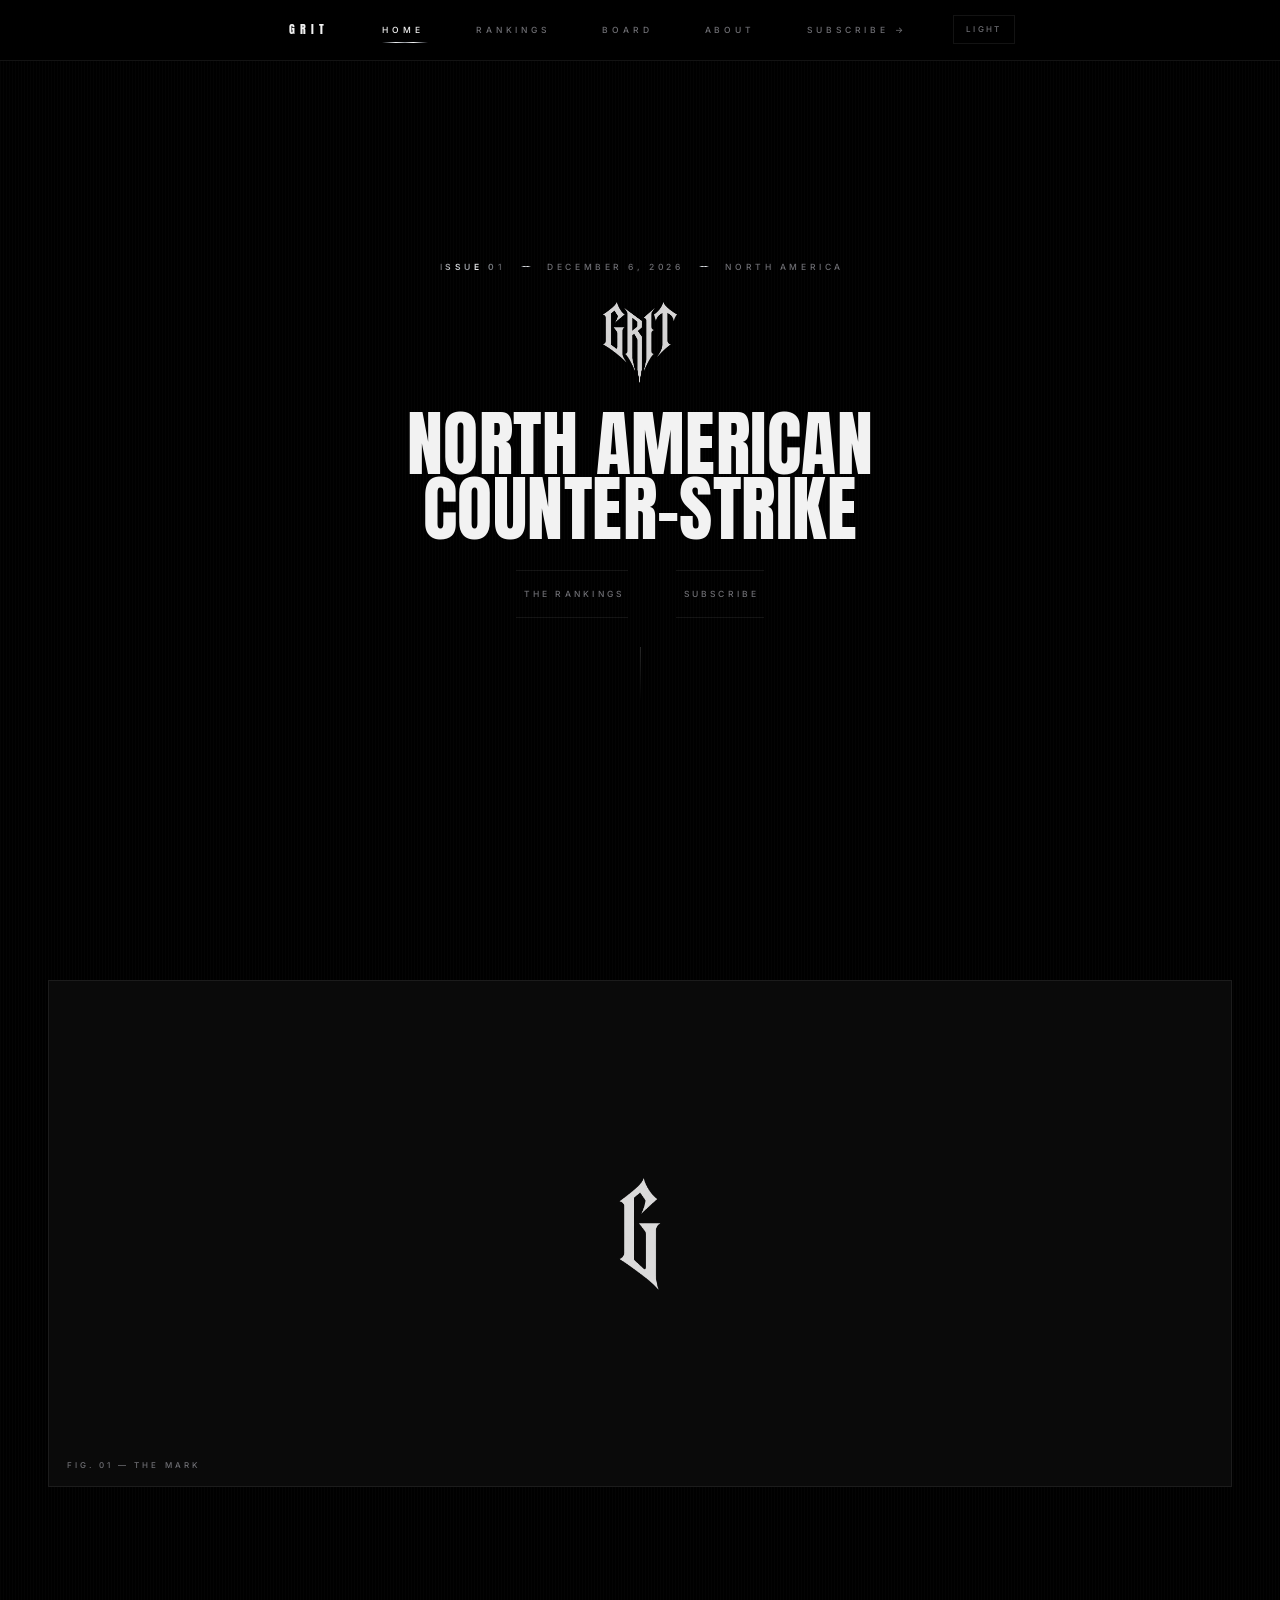
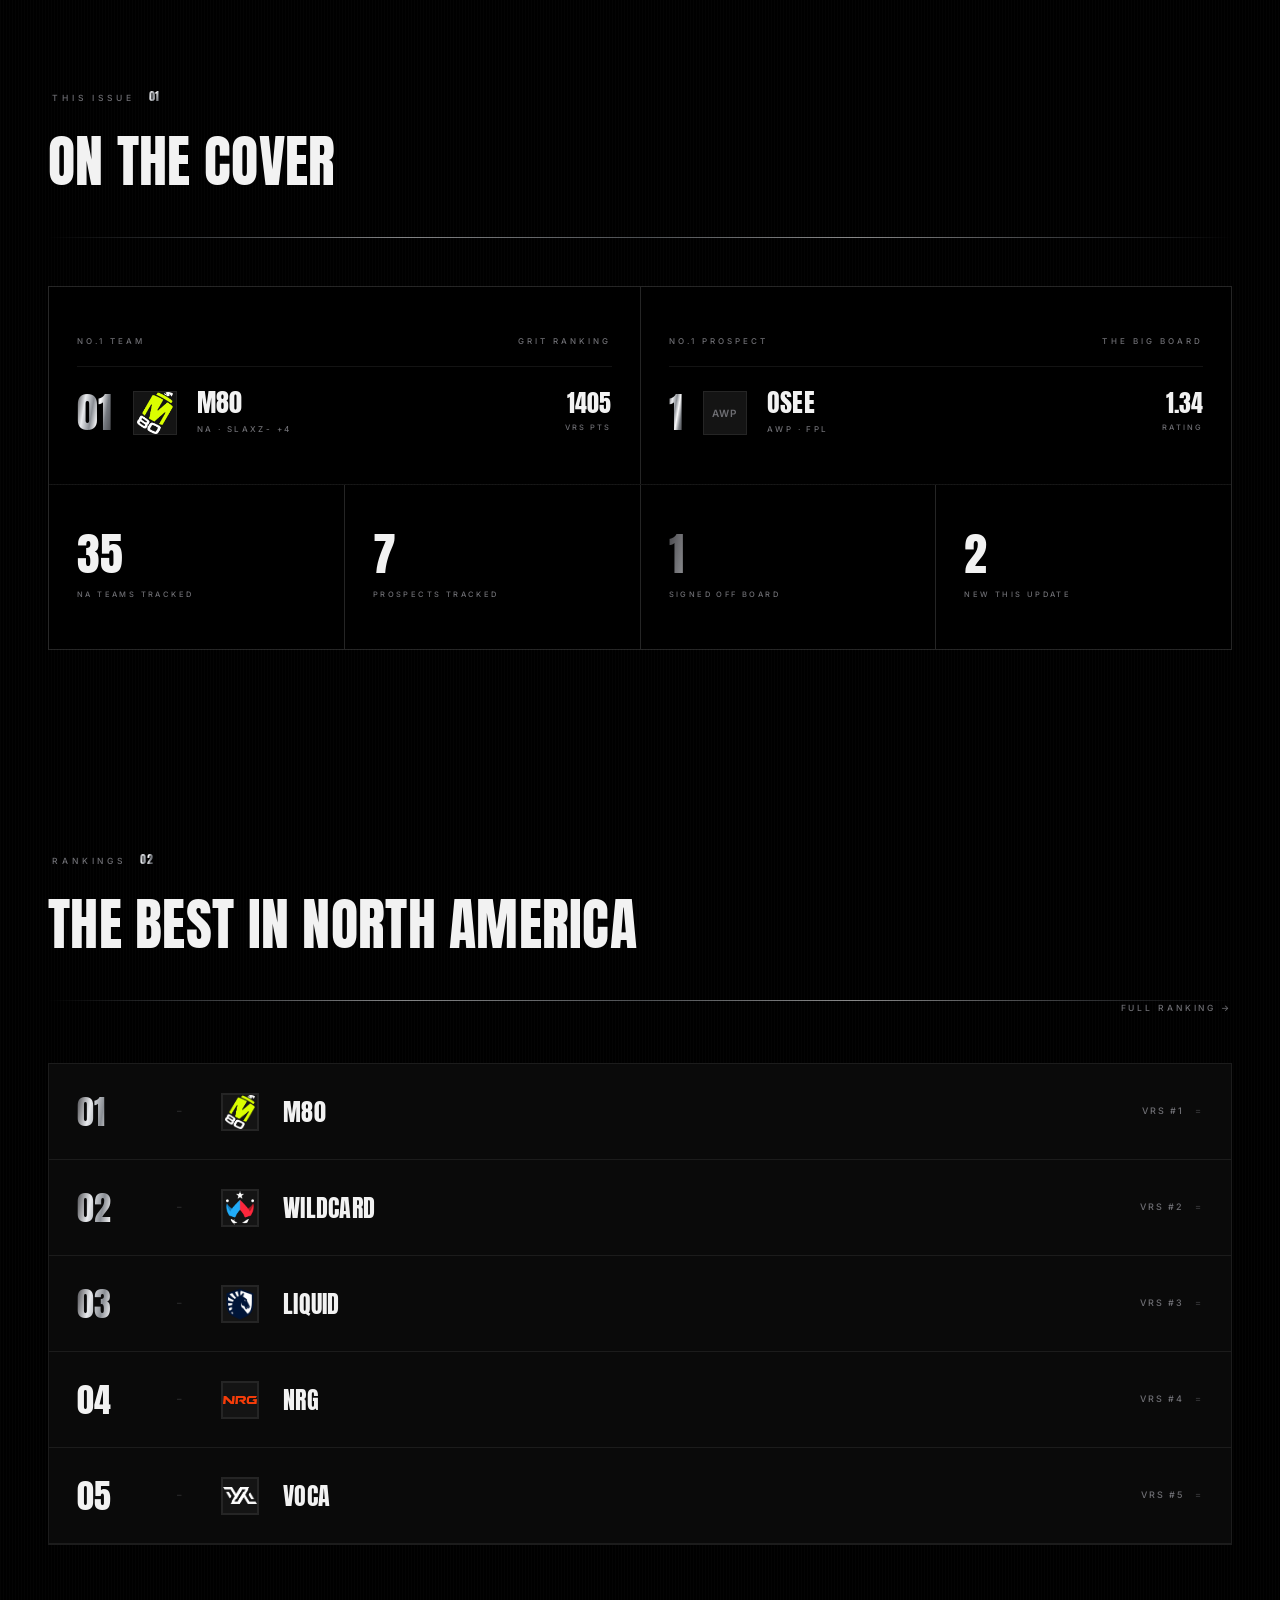
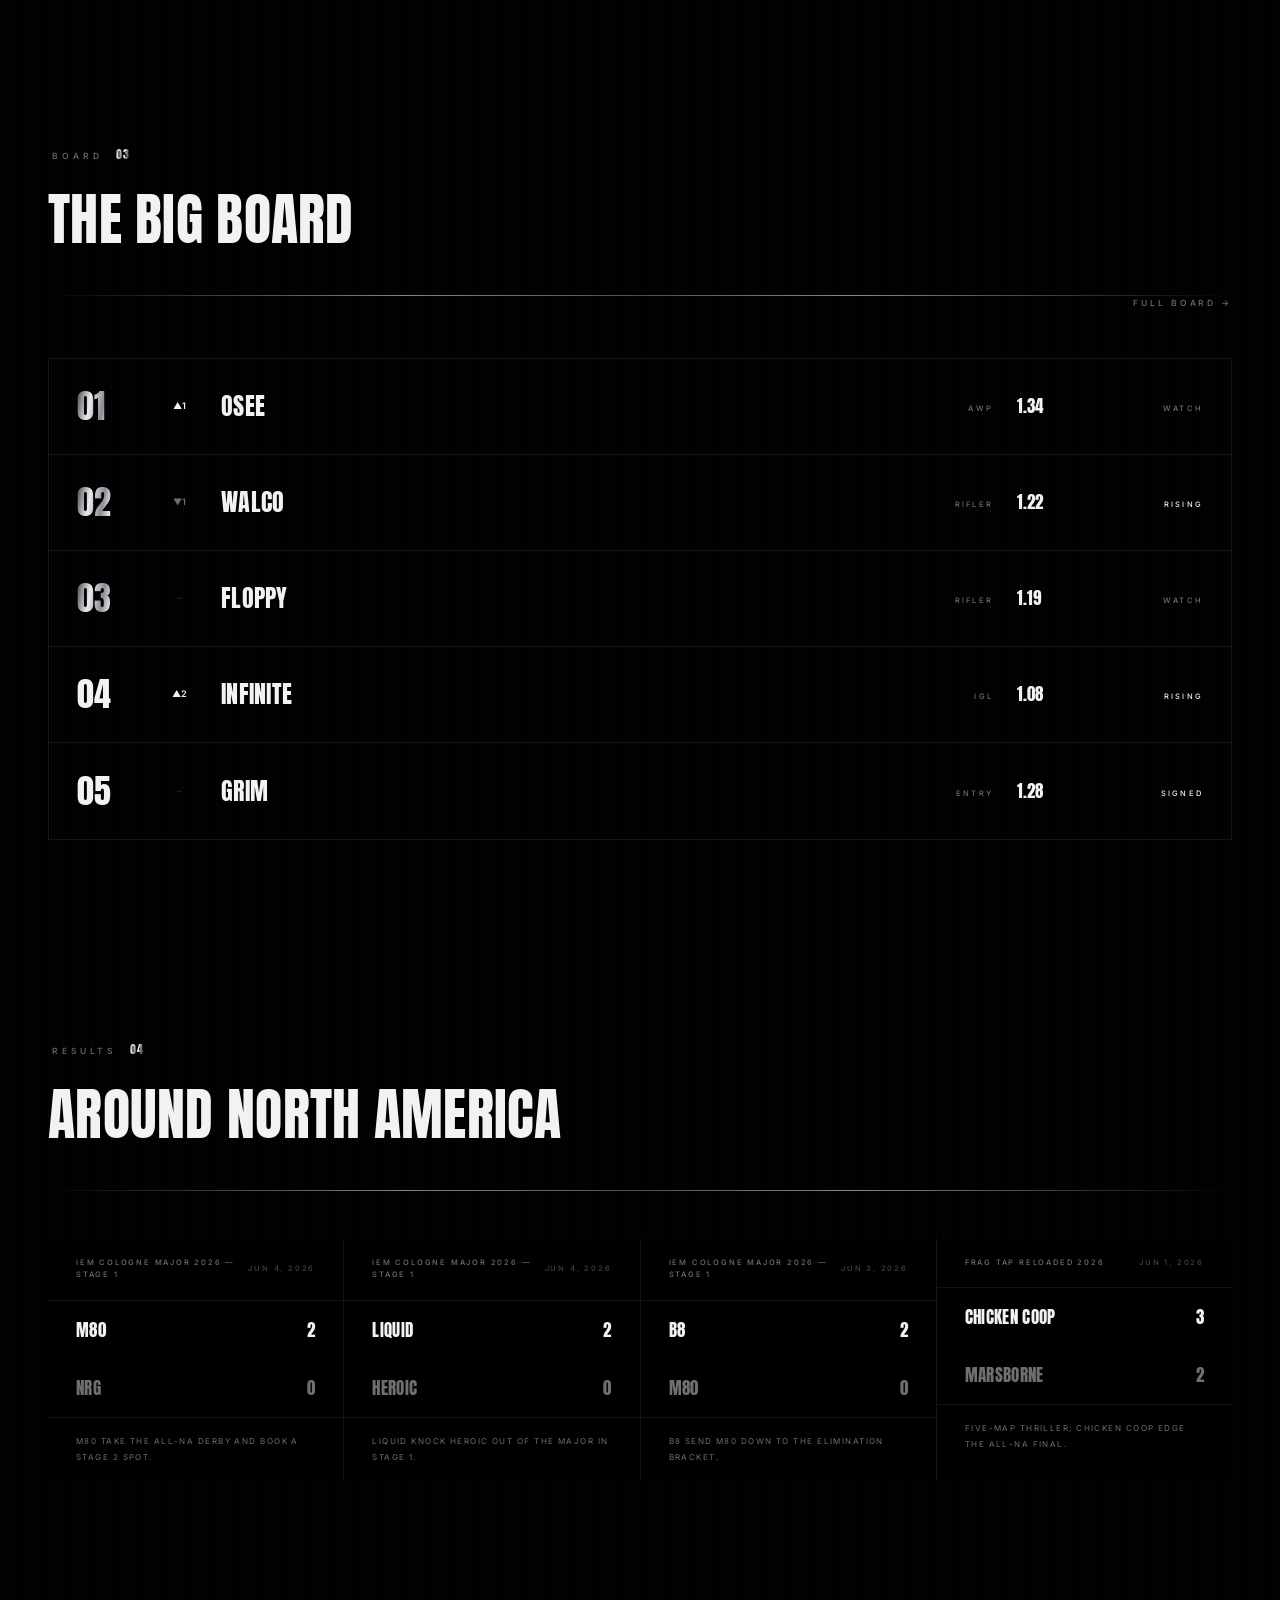
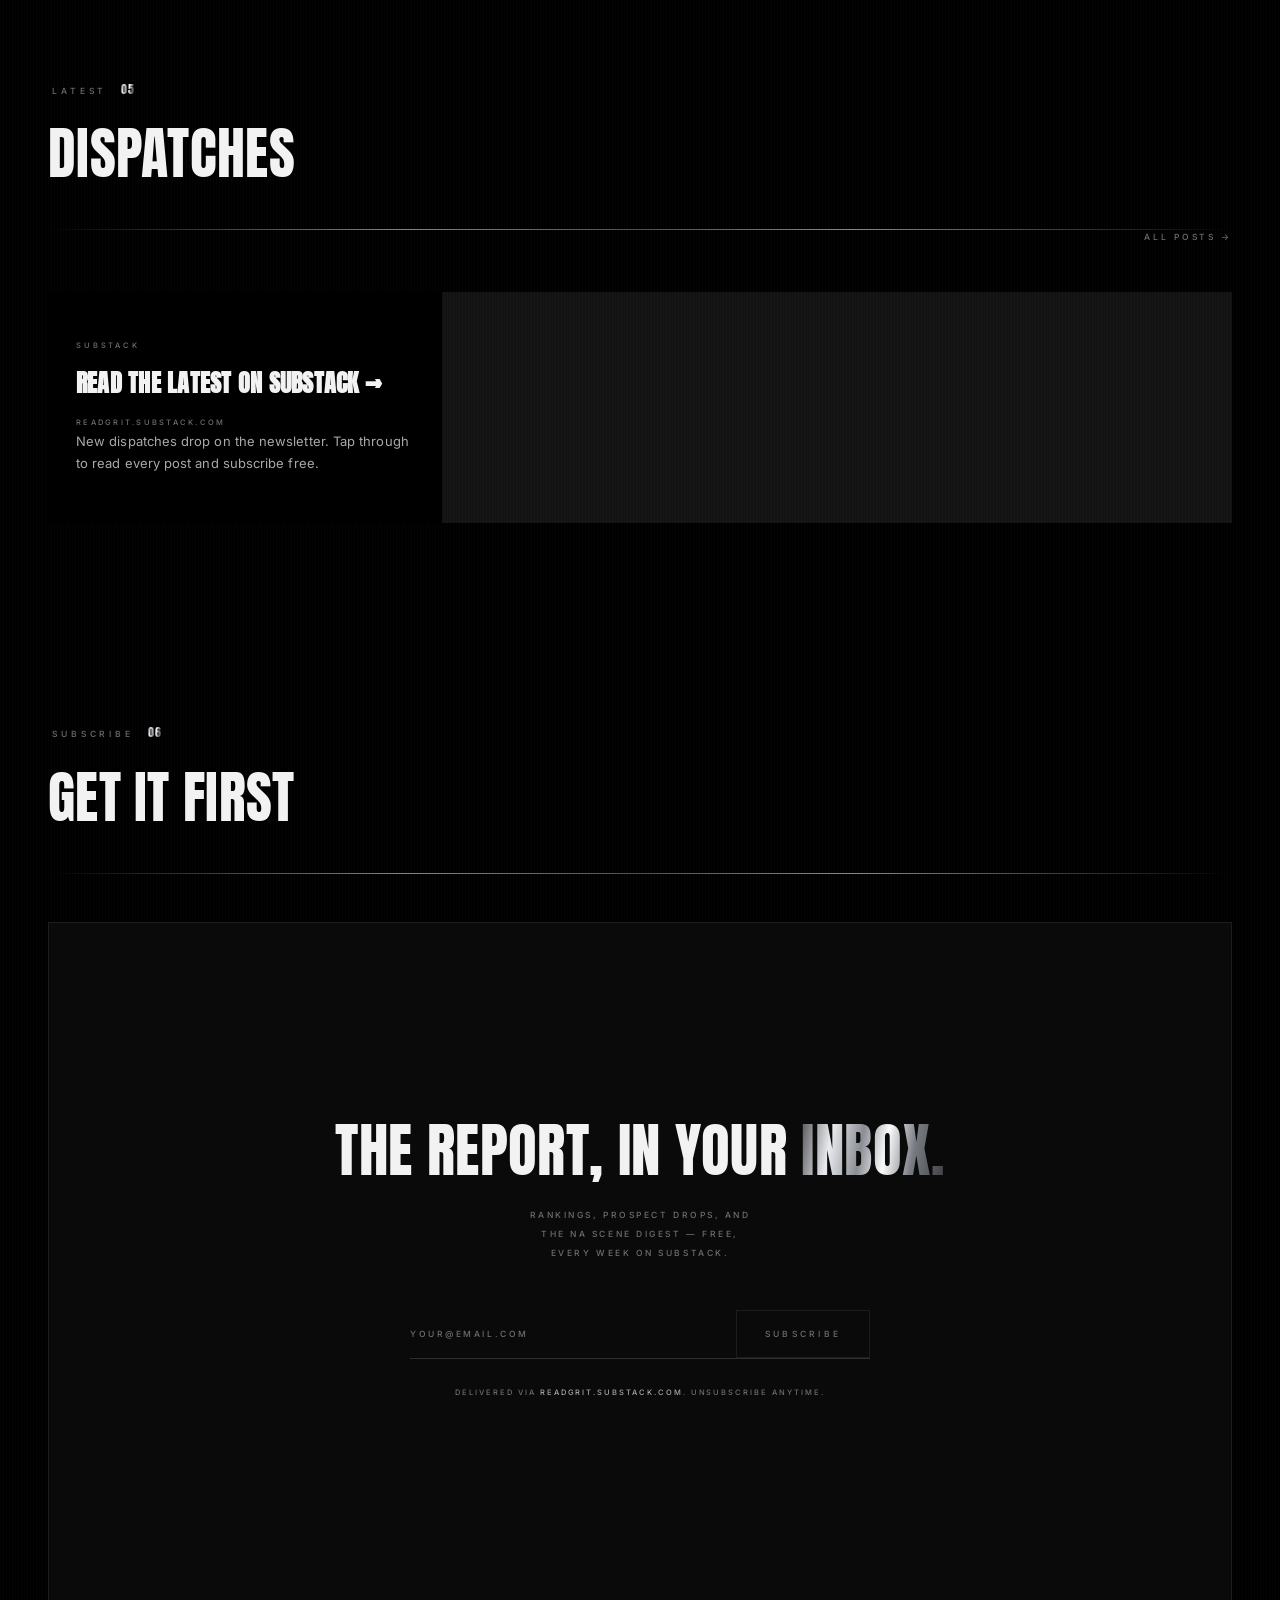
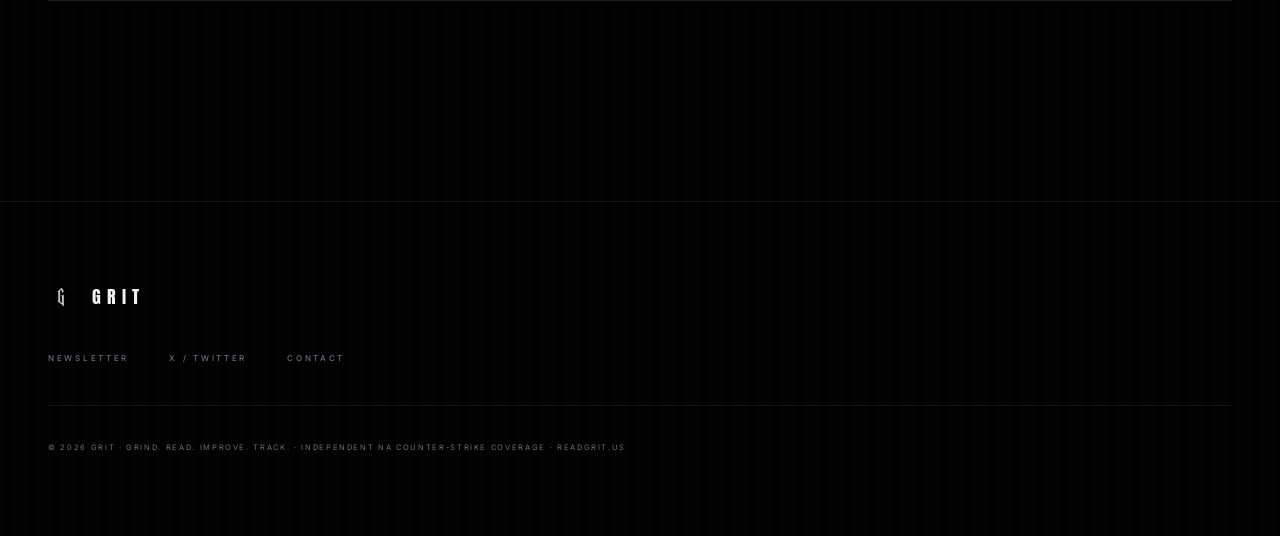
==== commit 749ddd5d: "Add files via upload" ====
--- a/index.html
+++ b/index.html
@@ -12,23 +12,9 @@
 <link rel="preconnect" href="https://fonts.googleapis.com">
 <link rel="preconnect" href="https://fonts.gstatic.com" crossorigin>
 <link href="https://fonts.googleapis.com/css2?family=Anton&family=Inter:wght@400;500;600&display=swap" rel="stylesheet">
-<link rel="stylesheet" href="styles.css">
+<link rel="stylesheet" href="styles.css?v=4">
 </head>
 <body>
-<header class="masthead">
-  <div class="wrap mast-center">
-    <div class="issue-line">
-      <span class="no">Issue No. 01</span><span class="sep"></span>
-      <span data-today></span><span class="sep"></span>
-      <span>Independent NA Counter-Strike</span>
-    </div>
-    <a href="index.html" class="mast-brand"><img class="mast-wordmark" src="grit-wordmark.png" alt="GRIT"></a>
-    <div class="mast-text">
-      <div class="mast-meaning">Grind. Read. Improve. Track.</div>
-    </div>
-    <div class="mast-tagline" data-site-tagline></div>
-  </div>
-</header>
 <nav class="strip" aria-label="Main">
   <div class="wrap">
     <a href="index.html" class="brand-link">GRIT</a><a href="index.html" class="active">Home</a><a href="teams.html">Rankings</a><a href="board.html">Board</a><a href="about.html">About</a>
@@ -36,18 +22,27 @@
     <button class="theme-toggle" data-theme-toggle aria-label="Toggle color theme"><span data-theme-label>Light</span></button>
   </div>
 </nav>
+<header class="masthead cover">
+  <div class="wrap cover-inner">
+    <div class="issue-line">
+      <span class="no">Issue 01</span><span class="sep"></span>
+      <span data-today></span><span class="sep"></span>
+      <span>North America</span>
+    </div>
+    <a href="index.html" class="mast-brand"><img class="mast-wordmark" src="grit-wordmark.png" alt="GRIT"></a>
+    <h1 class="cover-title">North American<br>Counter-Strike</h1>
+    <div class="cover-actions">
+      <a class="btn" href="teams.html">The Rankings</a>
+      <a class="btn btn-ghost" data-substack-href href="#" target="_blank" rel="noopener">Subscribe</a>
+    </div>
+    <span class="cover-scroll" aria-hidden="true"></span>
+  </div>
+</header>
 <main class="page">
+  <figure class="cover-figure"><img src="grit-g.png" alt="GRIT"><figcaption class="figure-cap">Fig. 01 &mdash; The Mark</figcaption></figure>
+
+  <div class="section-head"><span class="eyebrow">This Issue</span><h2>On The Cover</h2><span class="rule"></span></div>
   <div id="home-hero" class="hero">
-    <div class="hero-lead">
-      <div class="lead-eyebrow">Issue 01</div>
-      <h1 class="lead-title">North American<br>Counter-Strike</h1>
-      <div class="lead-cta">
-        <a class="btn" href="board.html">The Board</a>
-        <a class="btn btn-ghost" data-substack-href href="#" target="_blank" rel="noopener">Subscribe</a>
-      </div>
-      <span class="cover-scroll" aria-hidden="true"></span>
-    </div>
-    <figure class="cover-figure"><img src="grit-g.png" alt="GRIT"><figcaption class="figure-cap">Fig. 01 &mdash; The Mark</figcaption></figure>
     <div class="hero-side">
       <div class="glass hud hud-card" id="home-feat-team"></div>
       <div class="glass hud hud-card" id="home-feat-player"></div>
@@ -92,7 +87,7 @@
     <div class="footer-copy">&copy; <span data-year>2026</span> GRIT &middot; Grind. Read. Improve. Track. &middot; Independent NA Counter-Strike coverage &middot; readgrit.us</div>
   </div>
 </footer>
-<script src="data.js"></script>
-<script src="app.js"></script>
+<script src="data.js?v=4"></script>
+<script src="app.js?v=4"></script>
 </body>
 </html>
--- a/styles.css
+++ b/styles.css
@@ -623,3 +623,82 @@
 }
 nav.strip a.brand-link::after { display: none; }
 @media (max-width: 700px) { nav.strip a.brand-link { padding-left: 0; } }
+
+/* ==========================================================================
+   SPACING SCALE + COVER
+   One rhythm for the whole site. Space is the luxury.
+   ========================================================================== */
+:root {
+  --s1: 8px;  --s2: 16px; --s3: 28px; --s4: 48px;
+  --s5: 80px; --s6: 128px; --s7: 200px;
+}
+@media (max-width: 700px) {
+  :root { --s4: 32px; --s5: 52px; --s6: 76px; --s7: 104px; }
+}
+
+/* ---- COVER (home only) ------------------------------------------------- */
+.masthead.cover { border-bottom: none; }
+.cover-inner {
+  min-height: calc(100vh - 61px);              /* full view, minus the nav */
+  display: flex; flex-direction: column; align-items: center; justify-content: center;
+  text-align: center; gap: var(--s4); padding: var(--s6) var(--gut);
+}
+.cover-inner .mast-wordmark { height: clamp(72px, 11vw, 148px); }
+.cover-title {
+  font-family: var(--f-display); font-weight: 400; text-transform: uppercase;
+  font-size: clamp(38px, 6.6vw, 104px); line-height: .9; letter-spacing: .006em;
+  margin: 0; max-width: 16ch; color: var(--ink);
+}
+.cover-actions { display: flex; gap: var(--s4); flex-wrap: wrap; justify-content: center; }
+.cover-inner .cover-scroll { margin: var(--s2) 0 0; height: 72px; }
+
+/* inner pages: slim brand block, not a cover */
+.masthead:not(.cover) .mast-center { padding: var(--s5) 0 var(--s4); gap: var(--s3); }
+.masthead:not(.cover) .mast-wordmark { height: clamp(40px, 4.4vw, 56px); }
+
+/* ---- APPLY THE SCALE --------------------------------------------------- */
+.page { padding-bottom: var(--s7); }
+.cover-figure { margin-top: var(--s5); }
+.section-head { padding-top: var(--s7); margin-bottom: var(--s4); }
+.section-head h2 { margin-top: var(--s3); }
+.section-head .rule { margin-top: var(--s4); }
+
+/* "On The Cover" block: cards + stats, evenly ranked */
+#home-hero.hero { display: grid; gap: 1px; background: var(--line-2); padding: 0; border: 1px solid var(--line-2); }
+#home-hero .hero-side { display: grid; grid-template-columns: 1fr 1fr; gap: 1px; margin: 0; background: var(--line-2); }
+#home-hero .hud-card { border: none; background: var(--bg); padding: var(--s4) var(--s3); }
+#home-hero .mini-stats { background: var(--line-2); gap: 1px; }
+#home-hero .mini-stat { padding: var(--s4) var(--s3); }
+.mini-stats { grid-template-columns: repeat(4, 1fr); }
+
+/* breathing room inside the dense blocks */
+.rank-row { padding-left: var(--s3); padding-right: var(--s3); min-height: 96px; }
+.tier-band { padding: var(--s5) var(--s3) var(--s2); }
+.result-event, .result-line, .result-note { padding-left: var(--s3); padding-right: var(--s3); }
+.post-card { padding: var(--s4) var(--s3); }
+.about-block { padding: var(--s4); }
+.pillar { padding: var(--s4) var(--s3); }
+.floor-box { padding: var(--s4); }
+.sub-box { padding: var(--s7) var(--gut); }
+footer { padding: var(--s5) 0 var(--s5); }
+
+@media (max-width: 820px) {
+  #home-hero .hero-side { grid-template-columns: 1fr; }
+  .mini-stats { grid-template-columns: repeat(2, 1fr); }
+}
+@media (max-width: 700px) {
+  .cover-inner { min-height: calc(100vh - 55px); gap: var(--s3); padding: var(--s5) var(--gut); }
+  .cover-actions { gap: var(--s3); }
+  .rank-row { min-height: 76px; padding-left: var(--s2); padding-right: var(--s2); }
+}
+
+/* cover must fit one screen — scale to viewport, not to fixed sizes */
+.cover-inner {
+  min-height: calc(100svh - 61px);
+  padding: var(--s4) var(--gut);
+  gap: clamp(20px, 3.2vh, 40px);
+}
+.cover-inner .mast-wordmark { height: clamp(52px, 9vh, 104px); }
+.cover-title { font-size: clamp(34px, 5.6vw, 82px); }
+.cover-inner .cover-scroll { height: clamp(34px, 6vh, 64px); margin: 0; }
+@media (max-width: 700px) { .cover-inner { min-height: calc(100svh - 55px); } }
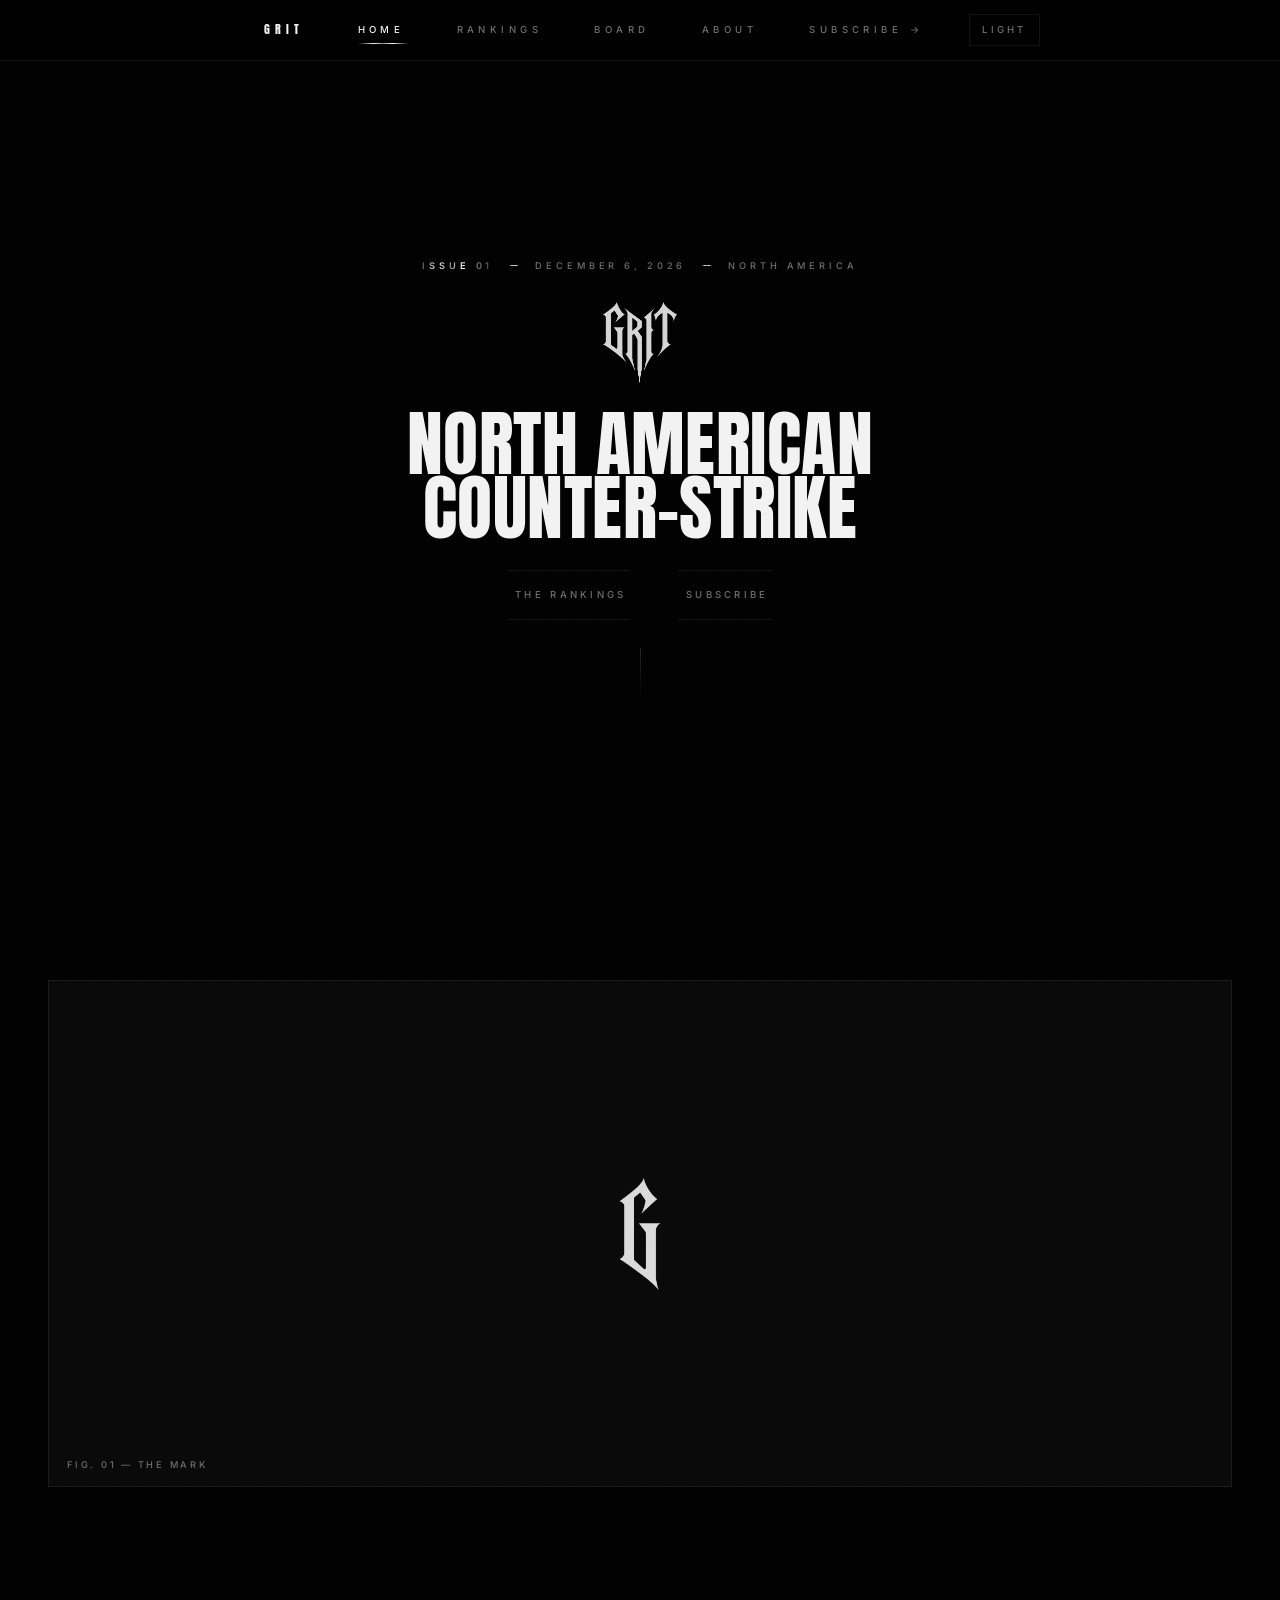
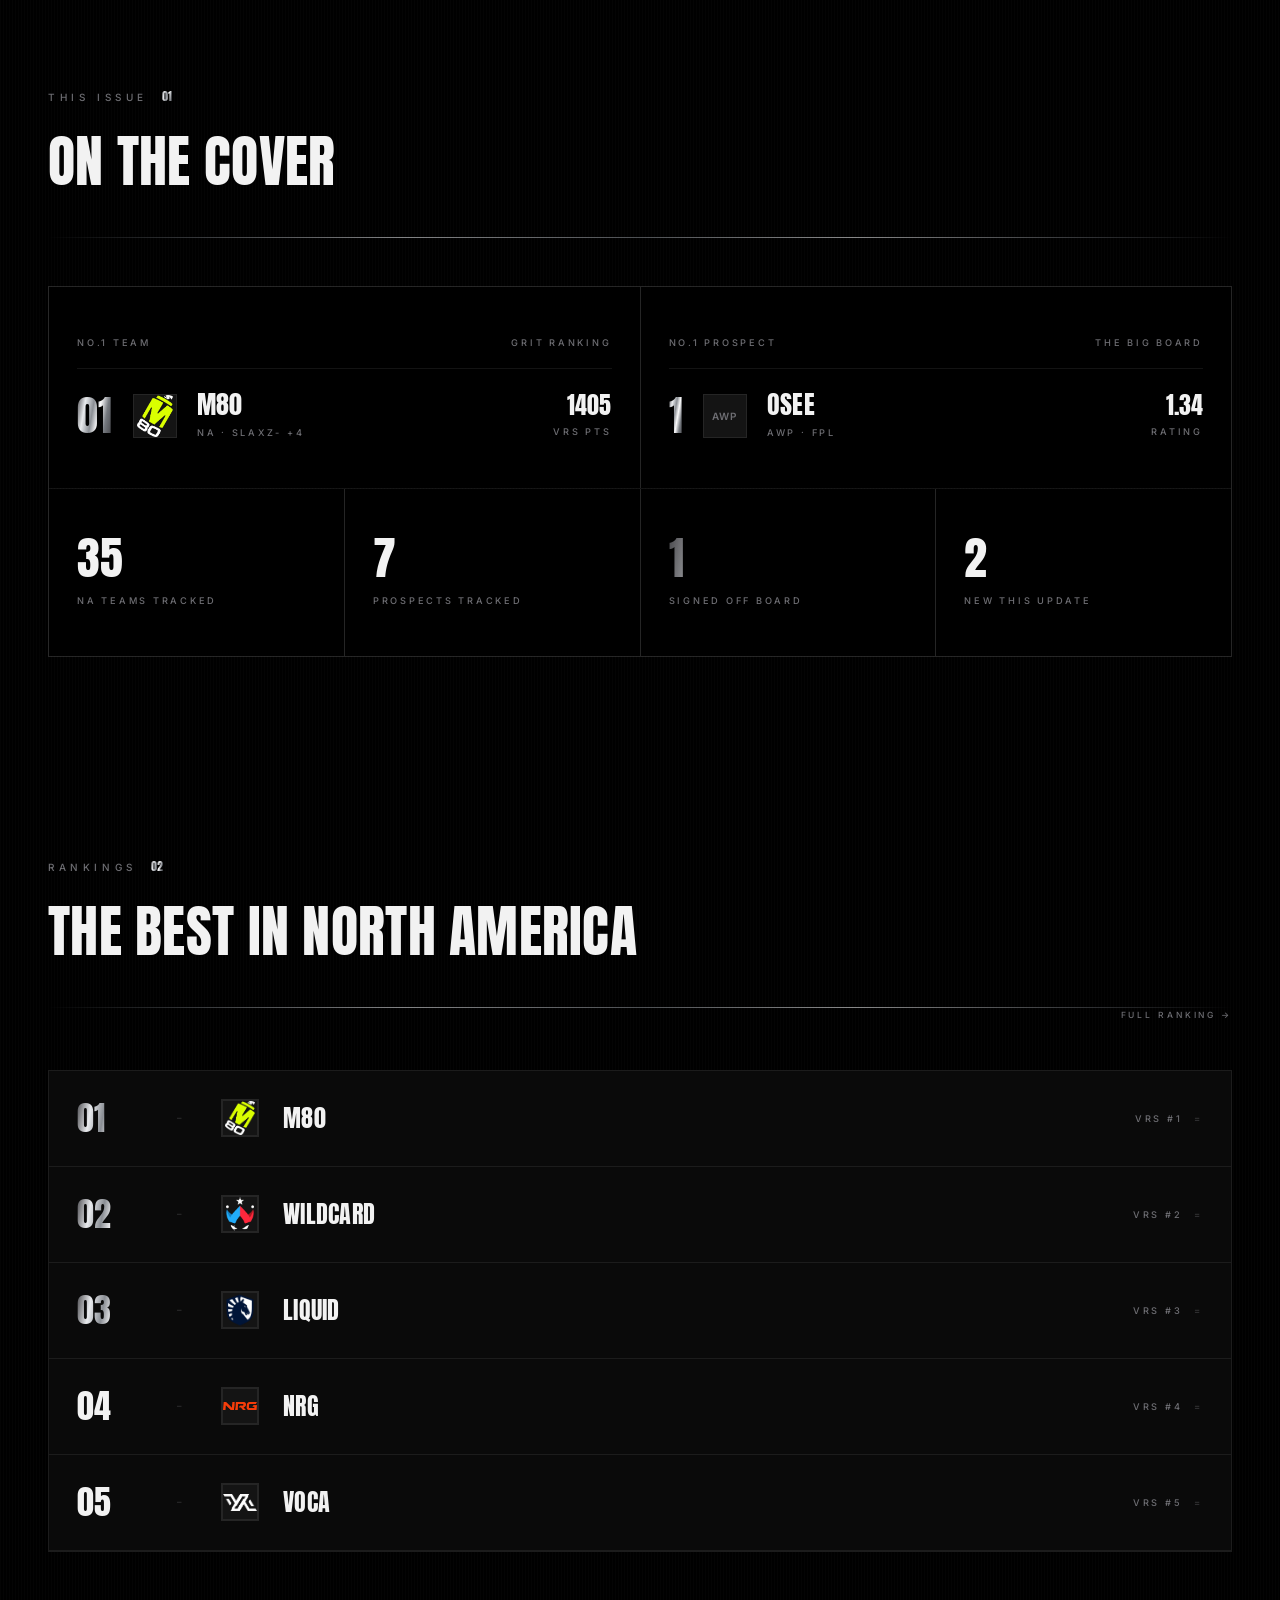
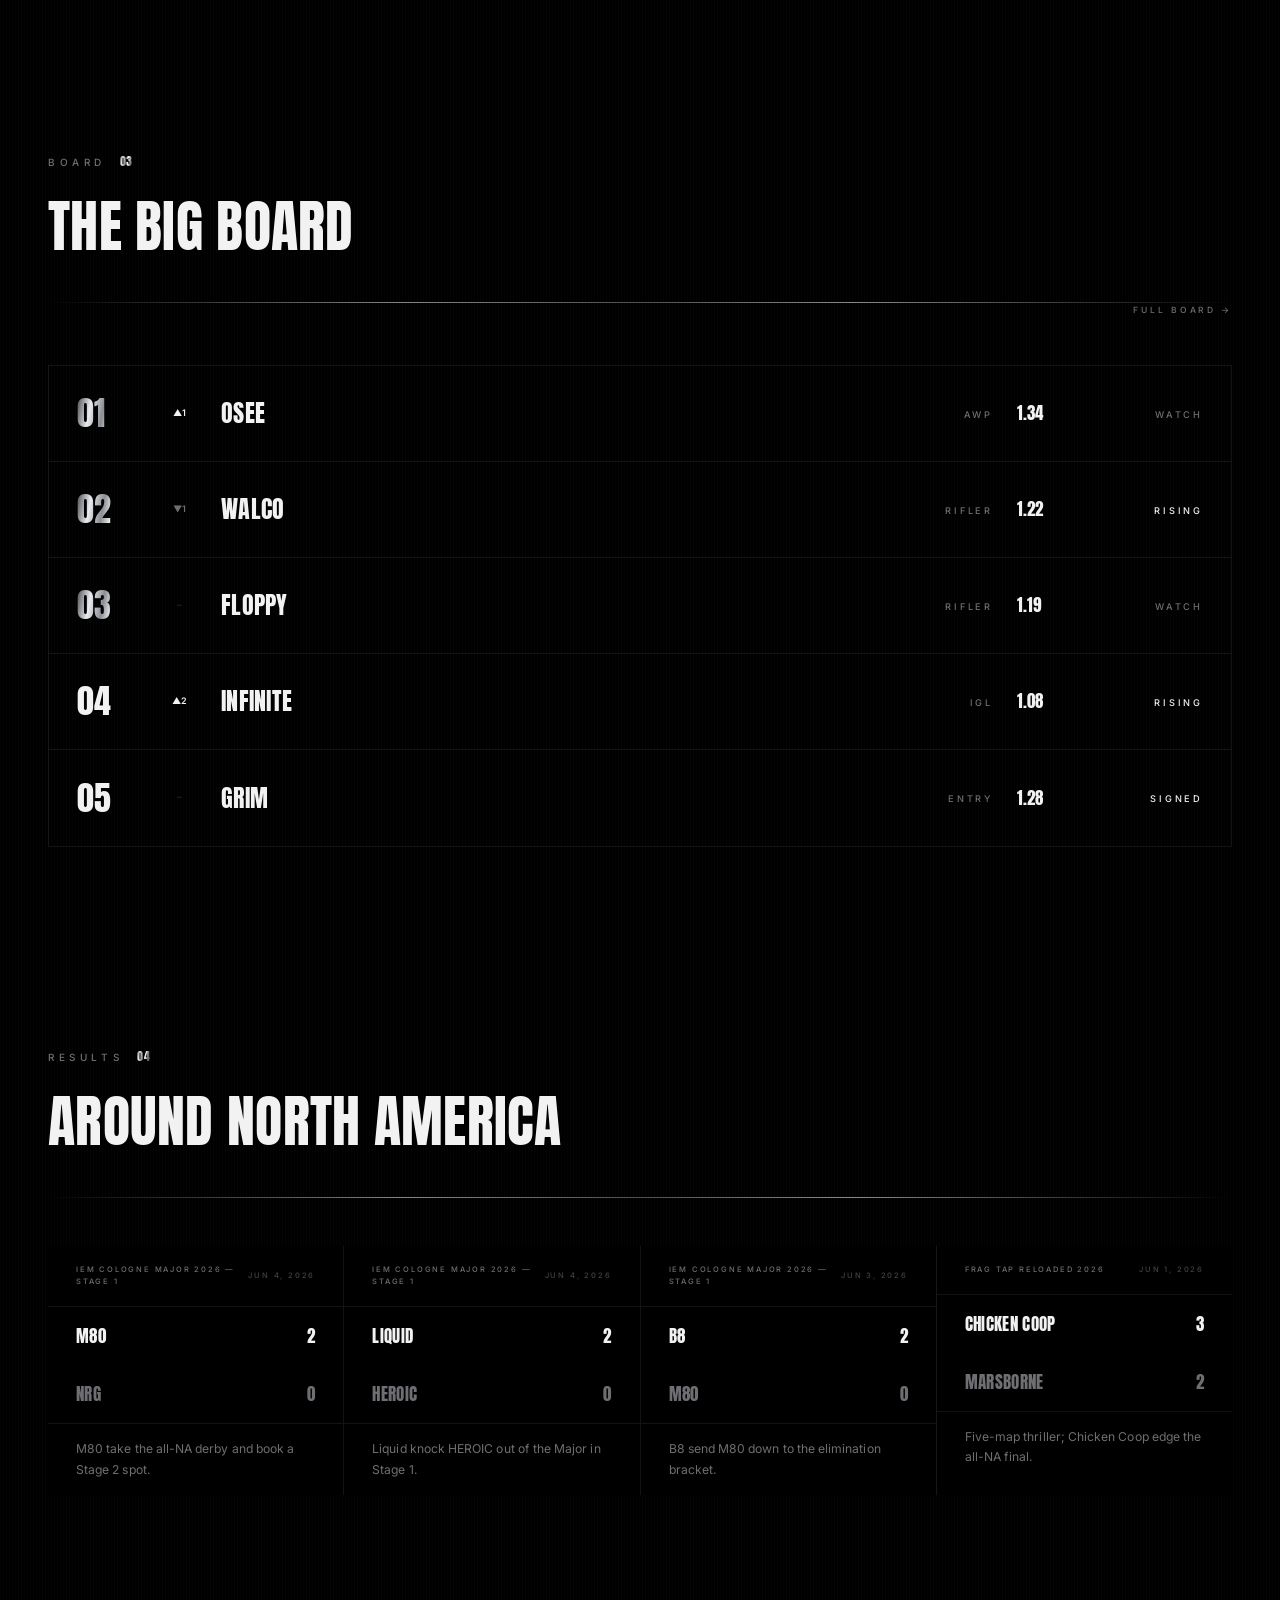
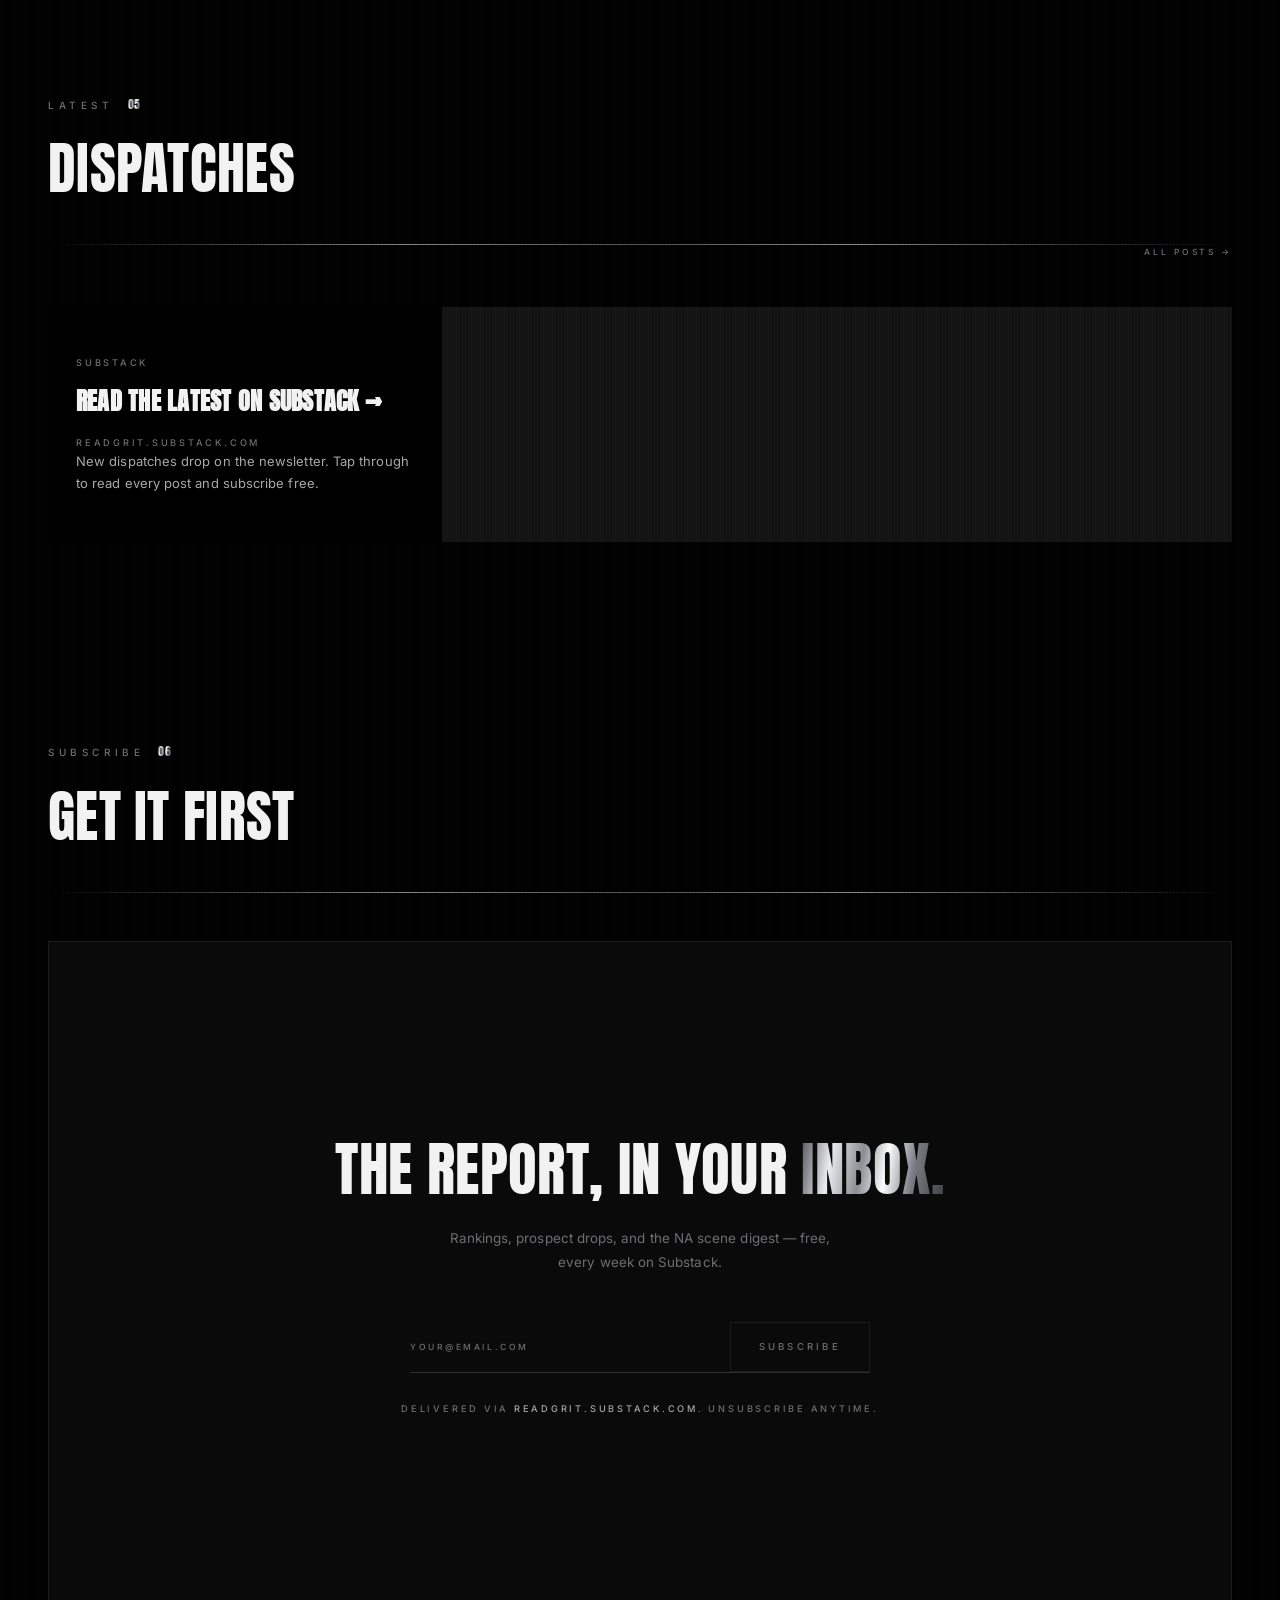
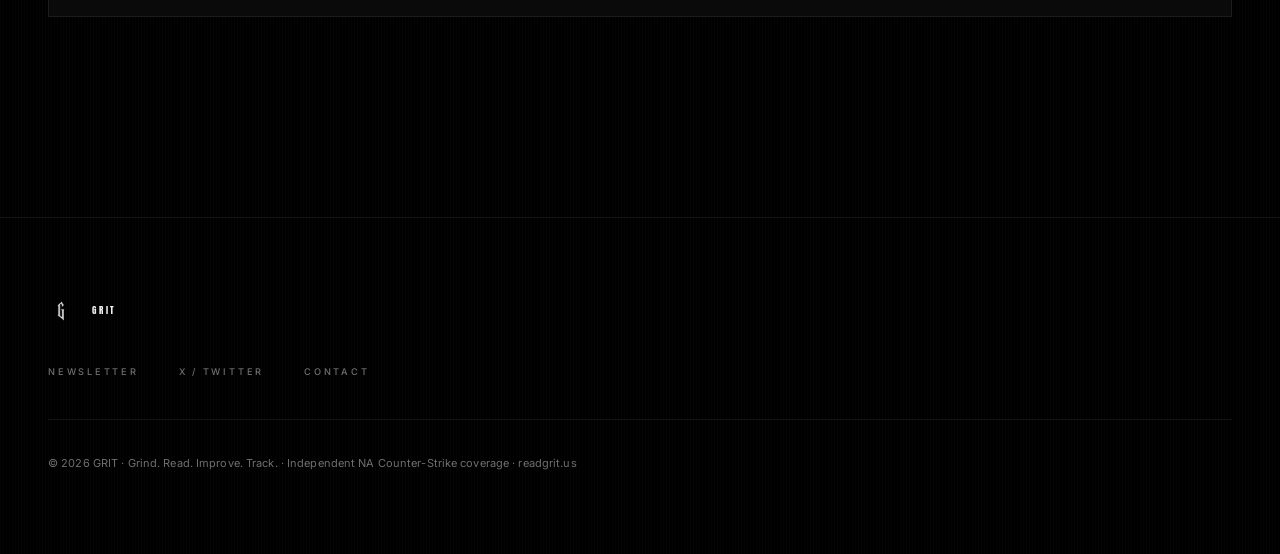
==== commit 8778add2: "Add files via upload" ====
--- a/index.html
+++ b/index.html
@@ -12,7 +12,7 @@
 <link rel="preconnect" href="https://fonts.googleapis.com">
 <link rel="preconnect" href="https://fonts.gstatic.com" crossorigin>
 <link href="https://fonts.googleapis.com/css2?family=Anton&family=Inter:wght@400;500;600&display=swap" rel="stylesheet">
-<link rel="stylesheet" href="styles.css?v=4">
+<link rel="stylesheet" href="styles.css?v=5">
 </head>
 <body>
 <nav class="strip" aria-label="Main">
@@ -87,7 +87,7 @@
     <div class="footer-copy">&copy; <span data-year>2026</span> GRIT &middot; Grind. Read. Improve. Track. &middot; Independent NA Counter-Strike coverage &middot; readgrit.us</div>
   </div>
 </footer>
-<script src="data.js?v=4"></script>
-<script src="app.js?v=4"></script>
+<script src="data.js?v=5"></script>
+<script src="app.js?v=5"></script>
 </body>
 </html>
--- a/styles.css
+++ b/styles.css
@@ -702,3 +702,124 @@
 .cover-title { font-size: clamp(34px, 5.6vw, 82px); }
 .cover-inner .cover-scroll { height: clamp(34px, 6vh, 64px); margin: 0; }
 @media (max-width: 700px) { .cover-inner { min-height: calc(100svh - 55px); } }
+
+/* ==========================================================================
+   DEVICE OPTIMIZATION — phone / tablet / laptop / desktop
+   Principles:
+   1. Uppercase micro-tracking is for SINGLE-LINE LABELS only.
+      Multi-line copy gets real size, normal case, real line-height.
+   2. Type scales fluidly with the viewport (clamp), never fixed-tiny.
+   3. Touch targets >= 44px. Detail reachable without hover.
+   ========================================================================== */
+
+/* ---- 1. Readable copy everywhere (was tracked micro-caps) -------------- */
+.lede-note, .sub-deck, .result-note, .legend-desc, .floor-intro, .pillar .pd, .about-hero .lede {
+  text-transform: none;
+  letter-spacing: .005em;
+  font-weight: 400;
+  color: var(--ink-soft);
+}
+.lede-note { font-size: clamp(13px, 1.05vw, 15px); line-height: 1.75; max-width: 68ch; }
+.sub-deck  { font-size: clamp(13px, 1.05vw, 15px); line-height: 1.8; color: var(--muted); max-width: 50ch; }
+.result-note { font-size: clamp(12px, .95vw, 13px); line-height: 1.65; color: var(--muted); }
+.legend-desc { font-size: clamp(12px, .95vw, 13px); line-height: 1.6; color: var(--muted); }
+.floor-intro { font-size: clamp(13px, 1vw, 14.5px); line-height: 1.7; color: var(--muted); }
+.pillar .pd  { font-size: clamp(12.5px, 1vw, 13.5px); line-height: 1.7; color: var(--muted); }
+.about-hero .lede { font-size: clamp(15px, 1.5vw, 19px); line-height: 1.75; }
+.post-excerpt { font-size: clamp(13px, 1vw, 14px); line-height: 1.7; }
+.about-block p { font-size: clamp(13.5px, 1.1vw, 15px); line-height: 1.8; }
+.footer-copy { text-transform: none; letter-spacing: .01em; font-size: 11px; line-height: 1.8; }
+
+/* ---- 2. Fluid label scale (single-line labels keep the aesthetic) ------ */
+.section-head .eyebrow, .lead-eyebrow, .about-kicker {
+  font-size: clamp(9.5px, .78vw, 10.5px);
+  letter-spacing: clamp(.18em, .5vw, .46em);
+  padding-left: 0;
+}
+.issue-line { font-size: clamp(9px, .72vw, 10px); letter-spacing: clamp(.16em, .45vw, .42em); padding-left: 0; }
+.mast-meaning { font-size: clamp(9px, .7vw, 10px); letter-spacing: clamp(.2em, .55vw, .58em); padding-left: 0; }
+.hud-card-label, .feat-detail, .feat-points .l, .mini-stat .l, .r-stat .l, .r-points .l,
+.post-cat, .post-meta, .legend-name, .pillar .pn, .footer-link, .footer-title,
+.role-tag, .status-pill, .vrs-ref, .sub-fine, .liq-credit, .figure-cap, .tier-band .td {
+  font-size: clamp(9px, .72vw, 10px);
+  letter-spacing: clamp(.14em, .4vw, .3em);
+}
+.btn, .sub-go, .btn-ghost, .vt, .chip, .div-select, .search-field input, .theme-toggle {
+  font-size: clamp(9.5px, .75vw, 10.5px);
+  letter-spacing: clamp(.16em, .42vw, .34em);
+}
+nav.strip a { font-size: clamp(9.5px, .75vw, 10.5px); letter-spacing: clamp(.2em, .5vw, .46em); }
+
+/* ---- 3. Touch targets ------------------------------------------------- */
+@media (pointer: coarse) {
+  .vt, .chip, .div-select { min-height: 46px; display: inline-flex; align-items: center; }
+  .btn, .sub-go, .btn-ghost { min-height: 48px; }
+  nav.strip a { min-height: 48px; display: inline-flex; align-items: center; }
+  .theme-toggle { min-height: 40px; }
+  .footer-link { padding: 6px 0; }
+}
+
+/* ---- 4. Detail reachable without hover (tap to open) ------------------- */
+.rank-row.is-tappable { cursor: pointer; }
+.rank-row.open .r-name .sub { max-height: 60px; opacity: 1; margin-top: 10px; }
+.rank-row.open .r-desc { max-height: 140px; opacity: 1; margin-top: 8px; }
+.row-more {
+  display: none; width: 22px; height: 22px; align-items: center; justify-content: center;
+  border: 1px solid var(--line-2); color: var(--muted); font-size: 11px; line-height: 1;
+  transition: transform .4s var(--ease), color .4s var(--ease);
+}
+.rank-row.open .row-more { transform: rotate(45deg); color: var(--ink); }
+@media (pointer: coarse) {
+  .row-more { display: inline-flex; }
+  .grit-row { grid-template-columns: 42px 26px 1fr auto 22px; }
+  .vrs-row  { grid-template-columns: 42px 1fr auto 22px; }
+  .board-row { grid-template-columns: 42px 24px 1fr auto 22px; }
+  .rank-row { min-height: 84px; align-items: center; }
+  .rank-row.open { align-items: start; padding-top: 18px; padding-bottom: 18px; }
+  .rank-row.open .r-num, .rank-row.open .r-move, .rank-row.open .vrs-ref,
+  .rank-row.open .row-more, .rank-row.open .role-cell, .rank-row.open .status-cell { padding-top: 4px; }
+  .r-desc { letter-spacing: .01em; text-transform: none; font-size: 13px; line-height: 1.6; }
+  .r-name .sub { letter-spacing: .12em; font-size: 9.5px; }
+}
+
+/* ---- 5. Tablet (portrait + landscape) --------------------------------- */
+@media (min-width: 701px) and (max-width: 1024px) {
+  :root { --gut: 32px; }
+  .legend, .results-strip { grid-template-columns: repeat(2, 1fr); }
+  .posts-grid { grid-template-columns: repeat(2, 1fr); }
+  .posts-grid > :last-child:nth-child(odd) { grid-column: 1 / -1; }
+  .pillars { grid-template-columns: repeat(2, 1fr); }
+  .mini-stats { grid-template-columns: repeat(4, 1fr); }
+  #home-hero .hero-side { grid-template-columns: 1fr 1fr; }
+  .grit-row { grid-template-columns: 52px 30px 34px 1fr auto; }
+  .rank-row { min-height: 88px; }
+}
+
+/* ---- 6. Phone ---------------------------------------------------------- */
+@media (max-width: 700px) {
+  body { font-size: 15px; }
+  .cover-title { font-size: clamp(32px, 9.4vw, 46px); line-height: .94; max-width: 12ch; }
+  .cover-actions { width: 100%; gap: 0; flex-direction: column; }
+  .cover-actions .btn { width: 100%; }
+  .section-head h2 { font-size: clamp(26px, 7.4vw, 34px); }
+  .section-head { grid-template-columns: 1fr; }
+  .section-head .link { grid-column: 1; justify-self: start; margin-top: 14px; }
+  .r-num { font-size: 22px; }
+  .r-name .nm { font-size: 17px; }
+  .mini-stat .v { font-size: 30px; }
+  .sub-box { padding: var(--s6) 20px; }
+  .controls { gap: 0; }
+  .search-field { width: 100%; flex: 1 0 100%; border-bottom: 1px solid var(--line-2); }
+  .filter-group { width: 100%; }
+  .chip { flex: 1; justify-content: center; border-left: none; border-right: 1px solid var(--line-2); }
+  .div-select { width: 100%; border-left: none; border-top: 1px solid var(--line-2); }
+}
+
+/* ---- 7. Large desktop -------------------------------------------------- */
+@media (min-width: 1600px) { :root { --gut: 64px; } }
+
+/* cover height derives from the REAL nav height (set by app.js), with a
+   sane fallback if JS hasn't run yet */
+:root { --nav-h: 61px; }
+.cover-inner { min-height: calc(100svh - var(--nav-h)); }
+@media (max-width: 700px) { .cover-inner { min-height: calc(100svh - var(--nav-h)); } }
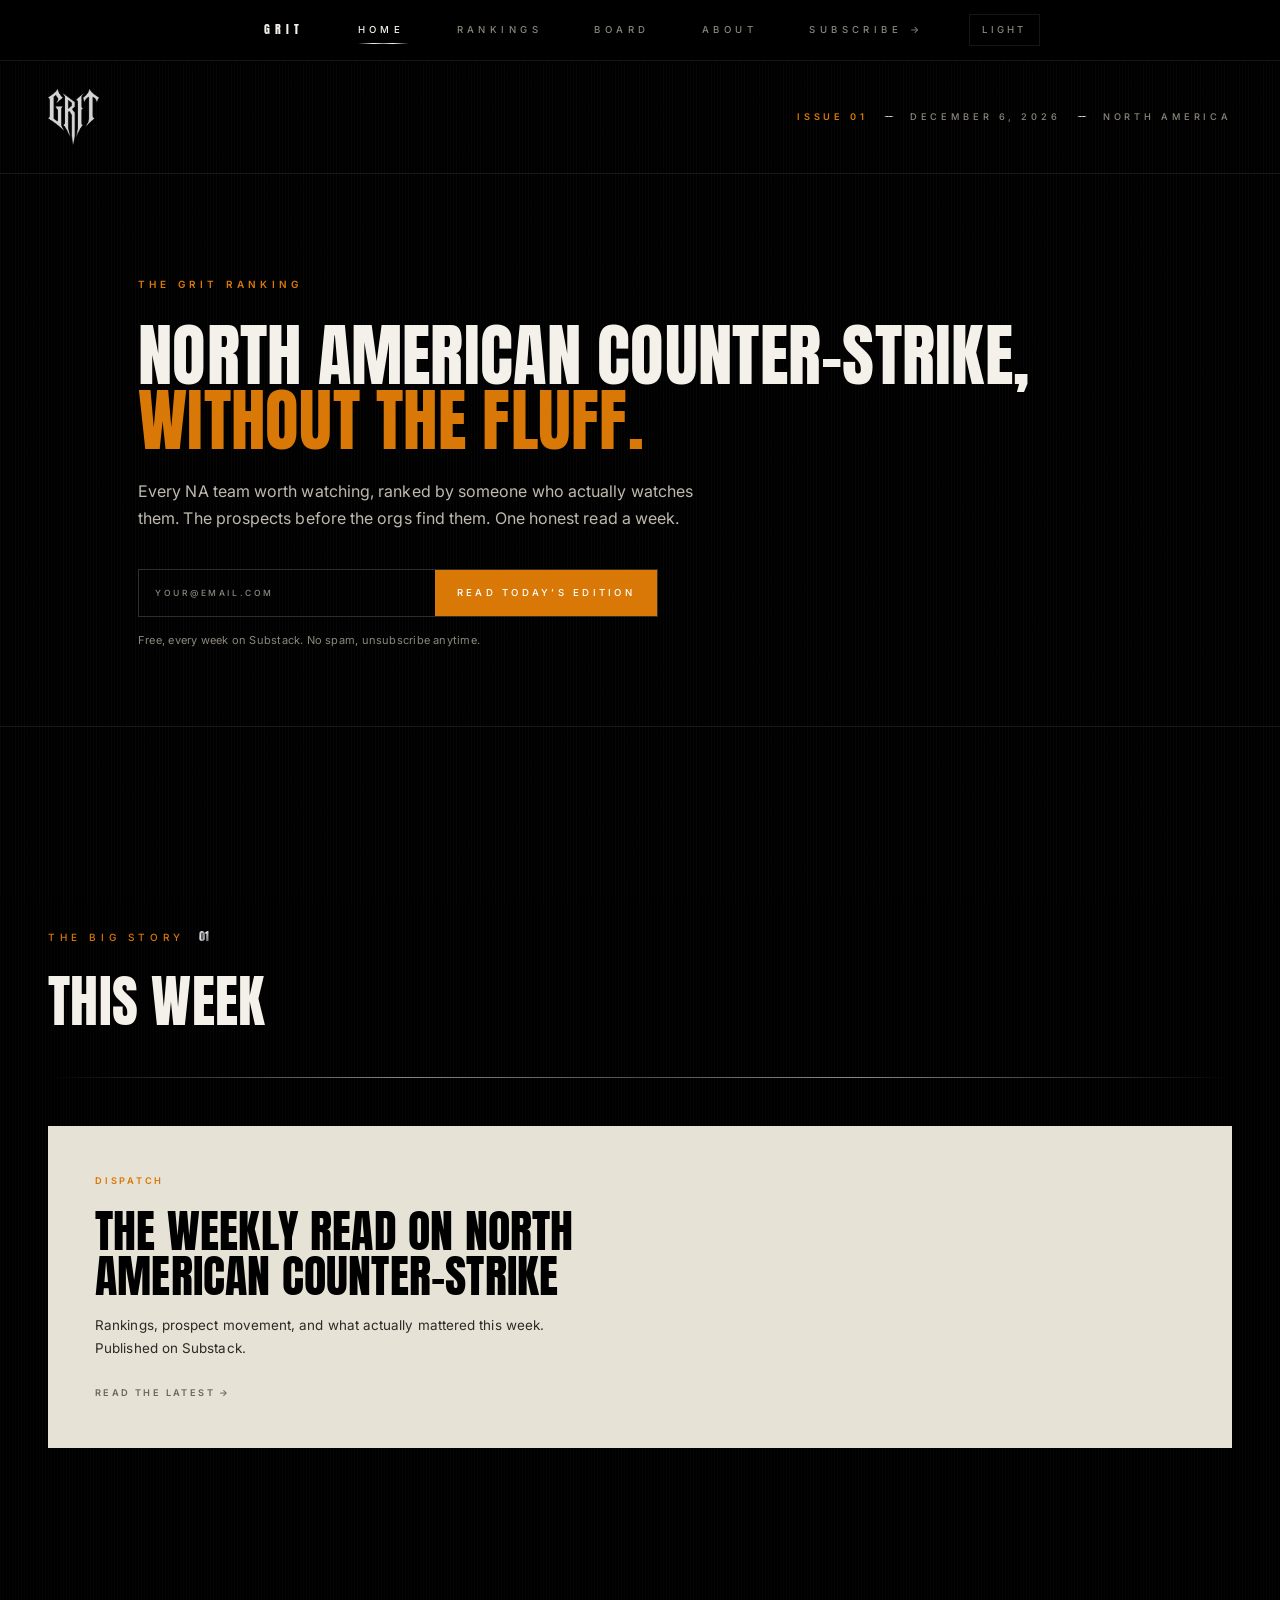
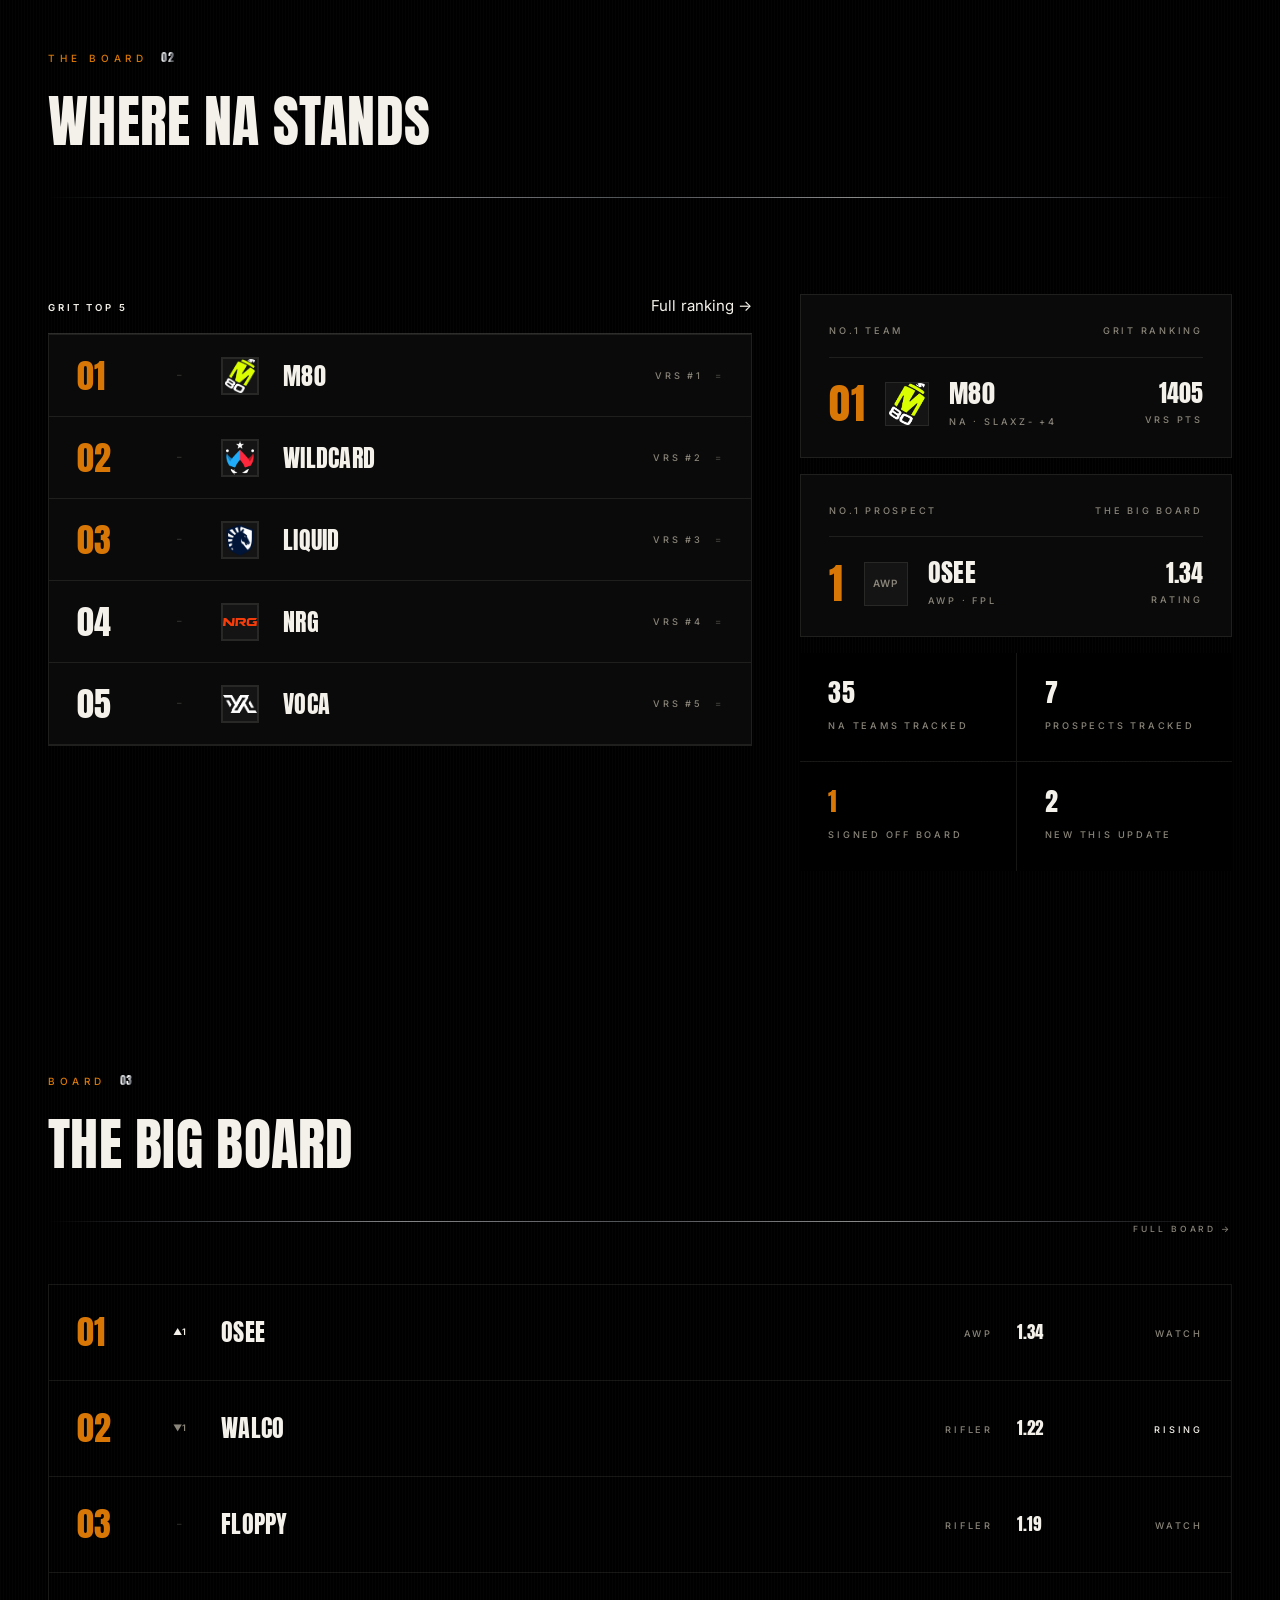
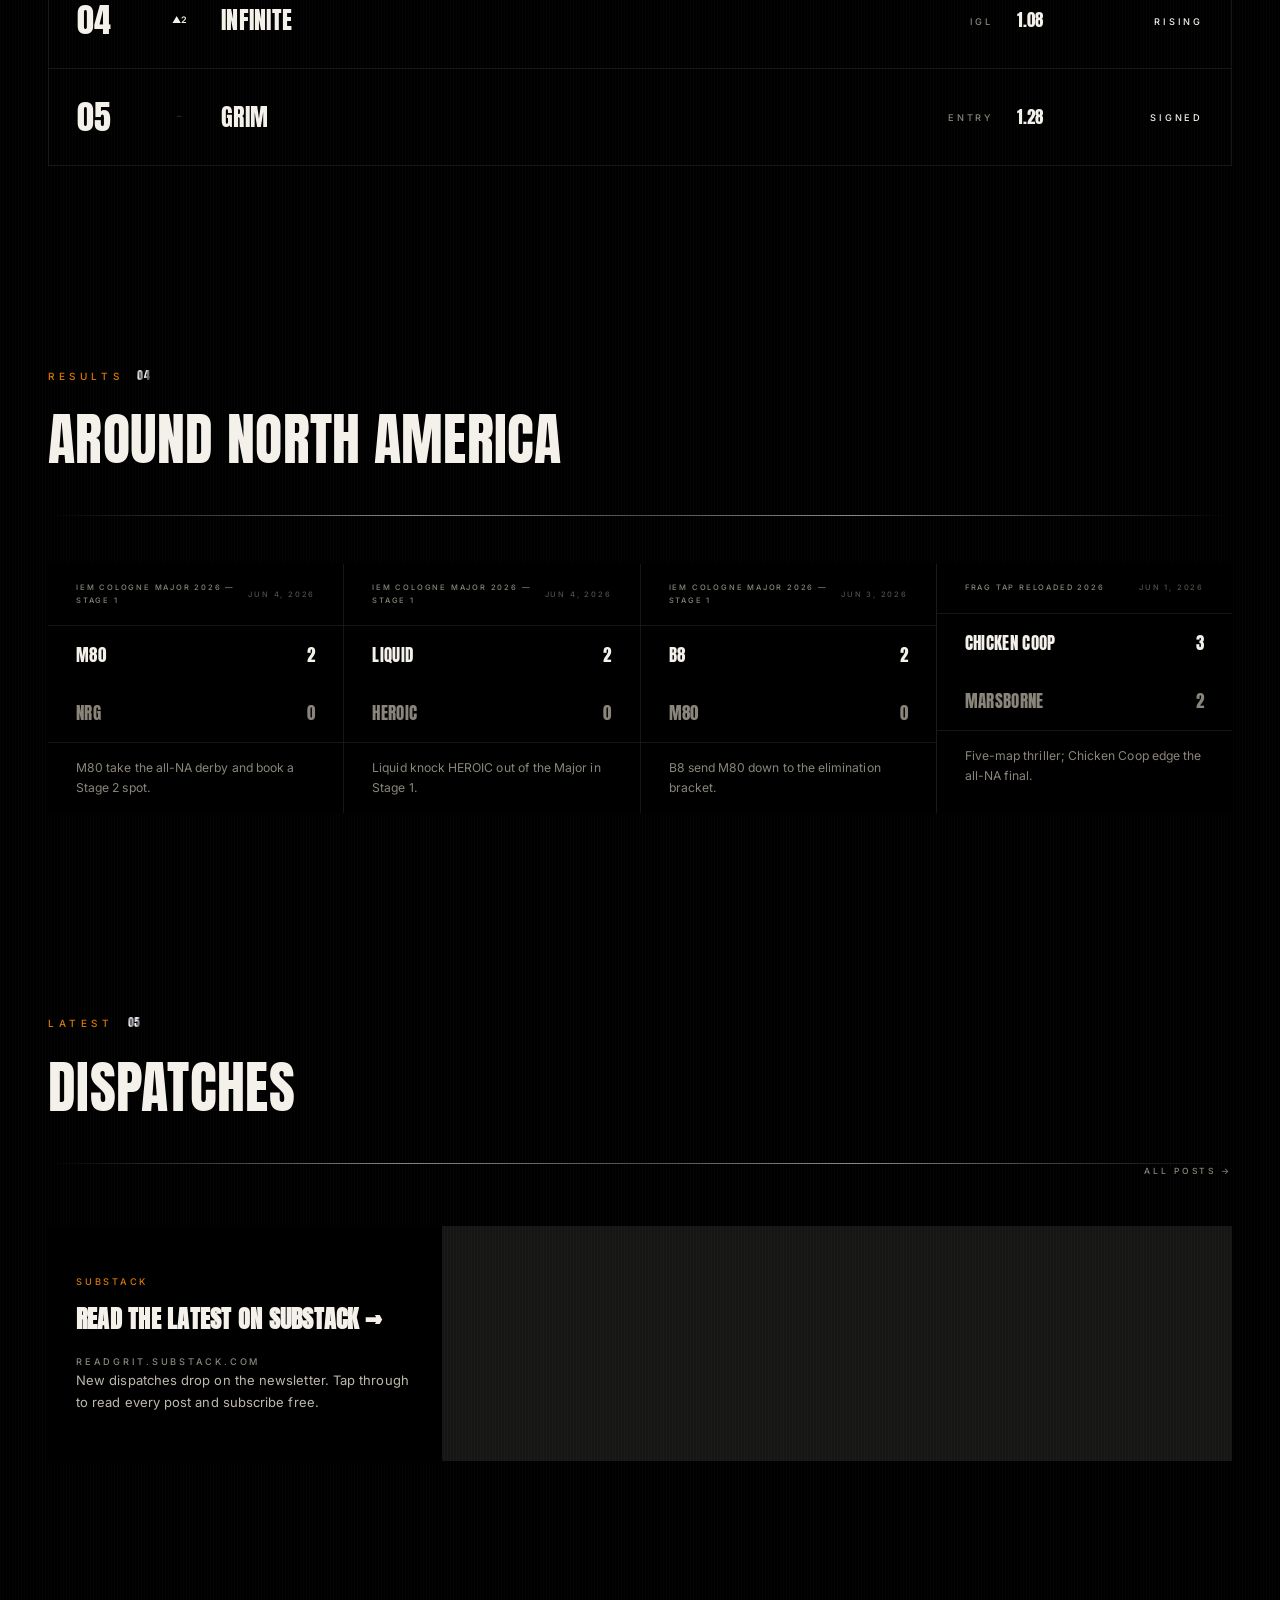
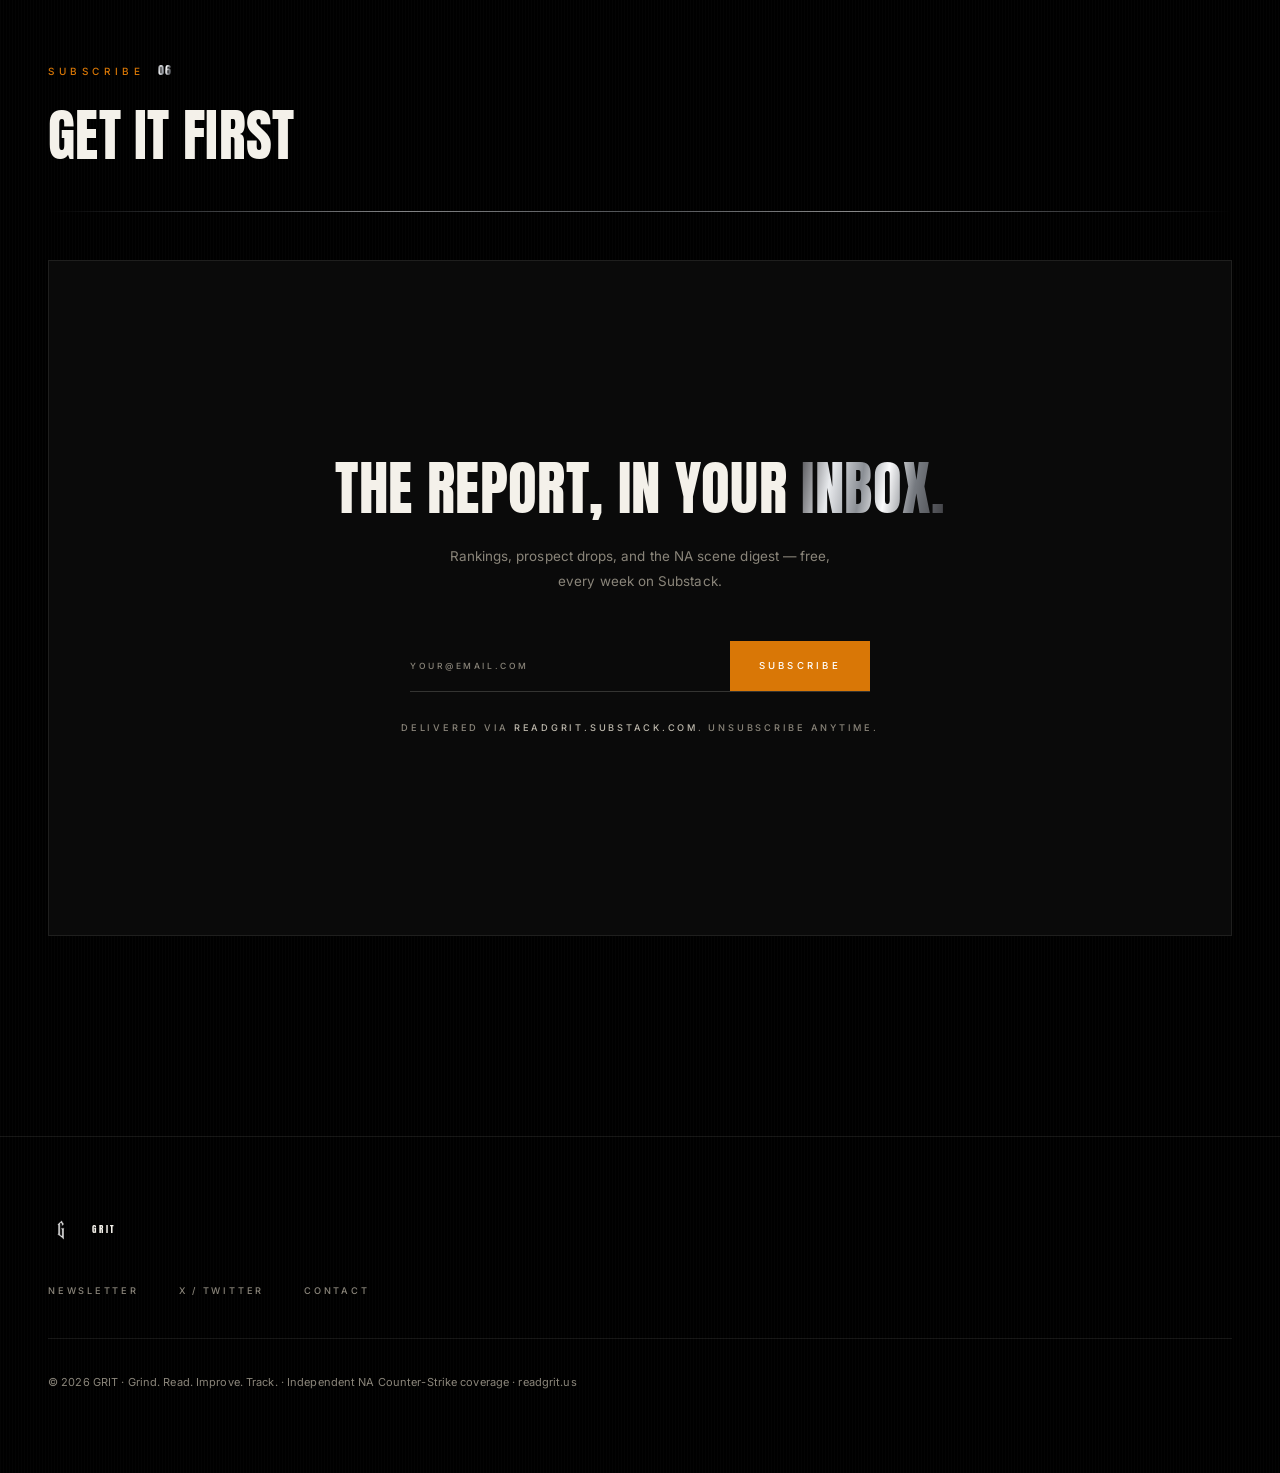
==== commit af568540: "Add files via upload" ====
--- a/index.html
+++ b/index.html
@@ -12,7 +12,7 @@
 <link rel="preconnect" href="https://fonts.googleapis.com">
 <link rel="preconnect" href="https://fonts.gstatic.com" crossorigin>
 <link href="https://fonts.googleapis.com/css2?family=Anton&family=Inter:wght@400;500;600&display=swap" rel="stylesheet">
-<link rel="stylesheet" href="styles.css?v=5">
+<link rel="stylesheet" href="styles.css?v=8">
 </head>
 <body>
 <nav class="strip" aria-label="Main">
@@ -22,36 +22,45 @@
     <button class="theme-toggle" data-theme-toggle aria-label="Toggle color theme"><span data-theme-label>Light</span></button>
   </div>
 </nav>
-<header class="masthead cover">
-  <div class="wrap cover-inner">
+<header class="masthead">
+  <div class="wrap mast-bar">
+    <a href="index.html" class="mast-brand"><img class="mast-wordmark" src="grit-wordmark.png" alt="GRIT"></a>
     <div class="issue-line">
       <span class="no">Issue 01</span><span class="sep"></span>
       <span data-today></span><span class="sep"></span>
       <span>North America</span>
     </div>
-    <a href="index.html" class="mast-brand"><img class="mast-wordmark" src="grit-wordmark.png" alt="GRIT"></a>
-    <h1 class="cover-title">North American<br>Counter-Strike</h1>
-    <div class="cover-actions">
-      <a class="btn" href="teams.html">The Rankings</a>
-      <a class="btn btn-ghost" data-substack-href href="#" target="_blank" rel="noopener">Subscribe</a>
-    </div>
-    <span class="cover-scroll" aria-hidden="true"></span>
   </div>
 </header>
+
+<section class="statement">
+  <div class="wrap statement-inner">
+    <p class="statement-kicker">The GRIT Ranking</p>
+    <h1 class="statement-line">North American Counter-Strike,<br><em>without the fluff.</em></h1>
+    <p class="statement-deck">Every NA team worth watching, ranked by someone who actually watches them. The prospects before the orgs find them. One honest read a week.</p>
+    <form class="statement-sub" id="hero-sub">
+      <input class="sub-input" type="email" placeholder="your@email.com" aria-label="Email address" required>
+      <button class="sub-go" type="submit">Read today&rsquo;s edition</button>
+    </form>
+    <p class="statement-fine">Free, every week on Substack. No spam, unsubscribe anytime.</p>
+  </div>
+</section>
 <main class="page">
-  <figure class="cover-figure"><img src="grit-g.png" alt="GRIT"><figcaption class="figure-cap">Fig. 01 &mdash; The Mark</figcaption></figure>
+  <div class="section-head"><span class="eyebrow">The Big Story</span><h2>This Week</h2><span class="rule"></span></div>
+  <a class="lead-story" id="home-lead" href="#" target="_blank" rel="noopener"></a>
 
-  <div class="section-head"><span class="eyebrow">This Issue</span><h2>On The Cover</h2><span class="rule"></span></div>
-  <div id="home-hero" class="hero">
-    <div class="hero-side">
+  <div class="section-head"><span class="eyebrow">The Board</span><h2>Where NA Stands</h2><span class="rule"></span></div>
+  <section class="opening">
+    <div class="opening-main">
+      <div class="opening-label"><span>GRIT Top 5</span><a class="link" href="teams.html">Full ranking &rarr;</a></div>
+      <div id="home-teams" class="rank-table"></div>
+    </div>
+    <aside class="opening-side">
       <div class="glass hud hud-card" id="home-feat-team"></div>
       <div class="glass hud hud-card" id="home-feat-player"></div>
-    </div>
-    <div class="mini-stats" id="home-mini-stats"></div>
-  </div>
-
-  <div class="section-head"><span class="eyebrow">Rankings</span><h2>The Best in North America</h2><span class="rule"></span><a class="link" href="teams.html">Full ranking &rarr;</a></div>
-  <div id="home-teams"></div>
+      <div class="mini-stats" id="home-mini-stats"></div>
+    </aside>
+  </section>
 
   <div class="section-head"><span class="eyebrow">Board</span><h2>The Big Board</h2><span class="rule"></span><a class="link" href="board.html">Full board &rarr;</a></div>
   <div id="home-board"></div>
@@ -87,7 +96,7 @@
     <div class="footer-copy">&copy; <span data-year>2026</span> GRIT &middot; Grind. Read. Improve. Track. &middot; Independent NA Counter-Strike coverage &middot; readgrit.us</div>
   </div>
 </footer>
-<script src="data.js?v=5"></script>
-<script src="app.js?v=5"></script>
+<script src="data.js?v=8"></script>
+<script src="app.js?v=8"></script>
 </body>
 </html>
--- a/styles.css
+++ b/styles.css
@@ -823,3 +823,194 @@
 :root { --nav-h: 61px; }
 .cover-inner { min-height: calc(100svh - var(--nav-h)); }
 @media (max-width: 700px) { .cover-inner { min-height: calc(100svh - var(--nav-h)); } }
+
+/* ==========================================================================
+   LANDING PAGE — content first
+   No full-screen cover. The brand is a bar; the ranking is the hero.
+   ========================================================================== */
+.mast-bar {
+  display: flex; align-items: center; justify-content: space-between; gap: var(--s3);
+  padding: var(--s3) var(--gut);
+}
+.mast-bar .mast-wordmark { height: clamp(30px, 2.6vw, 40px); margin: 0; }
+.mast-bar .issue-line { justify-content: flex-end; }
+
+/* opening: ranking left, this-issue rail right */
+.opening {
+  display: grid; grid-template-columns: minmax(0, 1.55fr) minmax(300px, .95fr);
+  gap: var(--s4); align-items: start; padding-top: var(--s4);
+}
+.opening-main { min-width: 0; }
+.opening-side { display: grid; gap: var(--s2); position: sticky; top: calc(var(--nav-h) + var(--s2)); }
+.opening-side .mini-stats { grid-template-columns: 1fr 1fr; }
+.opening-side .mini-stat { padding: var(--s3) var(--s3); }
+.opening-side .mini-stat .v { font-size: clamp(24px, 2vw, 30px); }
+.opening-side .hud-card { padding: var(--s3); }
+
+/* section head that opens a page needs less air above it */
+.section-head.flush { padding-top: 0; margin-bottom: var(--s3); }
+
+/* the opening ranking rows sit tighter than the full ranking page */
+.opening .rank-row { min-height: 82px; }
+.opening .rank-row .r-desc { display: none; }        /* keep the snapshot clean */
+
+@media (max-width: 1024px) {
+  .opening { grid-template-columns: 1fr; gap: var(--s4); }
+  .opening-side { position: static; grid-template-columns: 1fr 1fr; }
+  .opening-side .mini-stats { grid-column: 1 / -1; grid-template-columns: repeat(4, 1fr); }
+}
+@media (max-width: 700px) {
+  .mast-bar { flex-direction: column; align-items: flex-start; gap: var(--s2); padding: var(--s3) var(--gut); }
+  .mast-bar .issue-line { justify-content: flex-start; }
+  .opening-side { grid-template-columns: 1fr; }
+  .opening-side .mini-stats { grid-template-columns: 1fr 1fr; }
+  .opening { padding-top: var(--s3); }
+}
+
+/* ==========================================================================
+   LOGOS ON EVERY DEVICE
+   Team logos are the only colour on a monochrome site — they must never be
+   the thing that gets dropped to save width. Restores the logo column on
+   phones/tablets and buys the space back from gaps + the stat column.
+   ========================================================================== */
+@media (max-width: 700px) {
+  .grit-row .r-logo, .grit-row .r-mono,
+  .vrs-row .r-logo, .vrs-row .r-mono { display: grid; }
+  .grit-row { grid-template-columns: 26px 30px 1fr auto; }
+  .vrs-row  { grid-template-columns: 26px 30px 1fr auto; }
+  .board-row { grid-template-columns: 26px 30px 1fr auto; }
+  .rank-row { gap: 10px; padding-left: 14px; padding-right: 14px; }
+  .r-logo, .r-mono { width: 30px; height: 30px; font-size: 8.5px; }
+  .r-num { font-size: 19px; }
+  .r-move { display: none; }                    /* movement rides in the VRS cell */
+  .r-name .nm { font-size: 15.5px; line-height: 1.1; }
+  .vrs-ref { font-size: 9px; letter-spacing: .08em; }
+}
+/* touch grids (tablet + phone) keep the logo AND the tap affordance */
+@media (pointer: coarse) {
+  .grit-row .r-logo, .grit-row .r-mono,
+  .vrs-row .r-logo, .vrs-row .r-mono,
+  .board-row .r-logo, .board-row .r-mono { display: grid; }
+  .grit-row { grid-template-columns: 30px 34px 1fr auto 18px; }
+  .vrs-row  { grid-template-columns: 30px 34px 1fr auto 18px; }
+  .board-row { grid-template-columns: 30px 34px 1fr auto 18px; }
+  .row-more { width: 18px; height: 18px; font-size: 10px; }
+}
+@media (pointer: coarse) and (min-width: 701px) {
+  .grit-row { grid-template-columns: 44px 26px 36px 1fr auto 20px; }
+  .vrs-row  { grid-template-columns: 44px 36px 1fr auto 92px 20px; }
+  .board-row { grid-template-columns: 44px 26px 1fr auto auto 20px; }
+  .grit-row .r-move, .board-row .r-move { display: block; }
+  .r-logo, .r-mono { width: 36px; height: 36px; }
+}
+
+/* ==========================================================================
+   MAGAZINE IDENTITY
+   Black · cream · muted off-white cards · ONE orange accent · subtle grain.
+   Orange is a pointer, never a surface. Cream is the ink, not white.
+   ========================================================================== */
+:root, [data-theme="dark"] {
+  --cream:   #F4F1EA;
+  --cream-2: #E7E2D6;
+  --orange:  #D97706;
+
+  --ink:      var(--cream);
+  --ink-soft: #BDB8AC;
+  --muted:    #8A857A;
+  --line:     rgba(244,241,234,0.18);
+  --line-2:   rgba(244,241,234,0.09);
+  --fill:     var(--cream);
+  --on-fill:  #000;
+  --accent:   var(--orange);
+  --up:       var(--cream);
+  --down:     #8A857A;
+}
+[data-theme="light"] {
+  --ink: #0B0B0B; --ink-soft: #2B2A27; --muted: #6B665C;
+  --bg: var(--cream); --bg-2: #EBE7DC; --surface: #FFFDF8; --surface-2: #E7E2D6;
+  --line: rgba(0,0,0,0.18); --line-2: rgba(0,0,0,0.09);
+  --fill: #0B0B0B; --on-fill: var(--cream);
+}
+
+/* subtle grain — barely there, kills the flat-digital feel */
+body::after {
+  content: ""; position: fixed; inset: 0; pointer-events: none; z-index: 1;
+  opacity: .05; mix-blend-mode: overlay;
+  background-image: url("data:image/svg+xml,%3Csvg xmlns='http://www.w3.org/2000/svg' width='140' height='140'%3E%3Cfilter id='n'%3E%3CfeTurbulence type='fractalNoise' baseFrequency='.82' numOctaves='3'/%3E%3C/filter%3E%3Crect width='140' height='140' filter='url(%23n)'/%3E%3C/svg%3E");
+}
+[data-theme="light"] body::after { opacity: .035; mix-blend-mode: multiply; }
+
+/* orange, used sparingly: eyebrows, the No.1 rank, the primary CTA */
+.section-head .eyebrow, .lead-eyebrow, .about-kicker, .post-cat, .ls-cat, .statement-kicker { color: var(--orange); }
+.r-num.top3, .feat-rank, .mini-stat .v.accent, .legend-tier, .pillar .pl, .issue-line .no {
+  background-image: none; -webkit-text-fill-color: currentColor; color: var(--orange);
+}
+.sub-go, .statement-sub .sub-go { background: var(--orange); border-color: var(--orange); color: #fff; }
+.sub-go:hover { background: var(--cream); border-color: var(--cream); color: #000; }
+
+/* ---- STATEMENT (the 5-second pitch) ----------------------------------- */
+.statement { border-bottom: 1px solid var(--line-2); }
+.statement-inner { padding: clamp(56px, 8vw, 108px) var(--gut) clamp(48px, 6vw, 84px); max-width: 1100px; }
+.statement-kicker {
+  font-size: clamp(9.5px, .78vw, 10.5px); font-weight: 600;
+  letter-spacing: clamp(.2em, .5vw, .42em); text-transform: uppercase; margin: 0 0 clamp(20px, 2.4vw, 30px);
+}
+.statement-line {
+  font-family: var(--f-display); font-weight: 400; text-transform: uppercase;
+  font-size: clamp(30px, 5.4vw, 76px); line-height: .94; letter-spacing: .004em;
+  margin: 0 0 clamp(18px, 2vw, 26px); color: var(--ink);
+}
+.statement-line em { font-style: normal; color: var(--orange); }
+.statement-deck {
+  font-size: clamp(14px, 1.25vw, 18px); line-height: 1.65; color: var(--ink-soft);
+  max-width: 56ch; margin: 0 0 clamp(26px, 3vw, 38px);
+}
+.statement-sub { display: flex; gap: 0; max-width: 520px; border: 1px solid var(--line); }
+.statement-sub .sub-input { flex: 1; padding: 15px 16px; border: none; }
+.statement-sub .sub-go { border: none; padding: 15px 22px; white-space: nowrap; min-height: 0; }
+.statement-fine {
+  font-size: 11px; letter-spacing: .02em; color: var(--muted); margin: 14px 0 0; text-transform: none;
+}
+
+/* ---- LEAD STORY (off-white card = the magazine moment) ----------------- */
+.lead-story {
+  display: block; background: var(--cream-2); color: #000;
+  border: 1px solid var(--cream-2); transition: transform .5s var(--ease);
+}
+.lead-story:hover { transform: translateY(-2px); }
+.lead-story.is-loading { opacity: .4; min-height: 220px; }
+.ls-body { padding: clamp(28px, 3.6vw, 56px); }
+.ls-cat {
+  font-size: clamp(9px, .72vw, 10px); font-weight: 600; letter-spacing: .3em;
+  text-transform: uppercase; color: var(--orange);
+}
+.ls-title {
+  font-family: var(--f-display); font-weight: 400; text-transform: uppercase;
+  font-size: clamp(26px, 3.6vw, 54px); line-height: .98; letter-spacing: .004em;
+  margin: clamp(16px, 1.6vw, 22px) 0 clamp(12px, 1.2vw, 18px); color: #000; max-width: 22ch;
+}
+.ls-excerpt { font-size: clamp(13px, 1.05vw, 15.5px); line-height: 1.7; color: #2B2A27; max-width: 62ch; margin: 0; }
+.ls-meta {
+  font-size: clamp(9px, .72vw, 10px); font-weight: 600; letter-spacing: .26em;
+  text-transform: uppercase; color: #6B665C; margin-top: clamp(20px, 2vw, 30px);
+}
+[data-theme="light"] .lead-story { background: #0B0B0B; border-color: #0B0B0B; }
+[data-theme="light"] .ls-title { color: var(--cream); }
+[data-theme="light"] .ls-excerpt { color: #BDB8AC; }
+[data-theme="light"] .ls-meta { color: #8A857A; }
+
+/* opening label replaces the duplicate section head */
+.opening-label {
+  display: flex; align-items: baseline; justify-content: space-between; gap: 16px;
+  padding-bottom: 14px; margin-bottom: 0; border-bottom: 1px solid var(--line);
+}
+.opening-label span {
+  font-size: clamp(9.5px, .75vw, 10.5px); font-weight: 600; letter-spacing: .3em;
+  text-transform: uppercase; color: var(--ink);
+}
+
+@media (max-width: 700px) {
+  .statement-sub { flex-direction: column; }
+  .statement-sub .sub-go { width: 100%; padding: 16px; }
+  .statement-line { font-size: clamp(28px, 8.6vw, 40px); }
+}
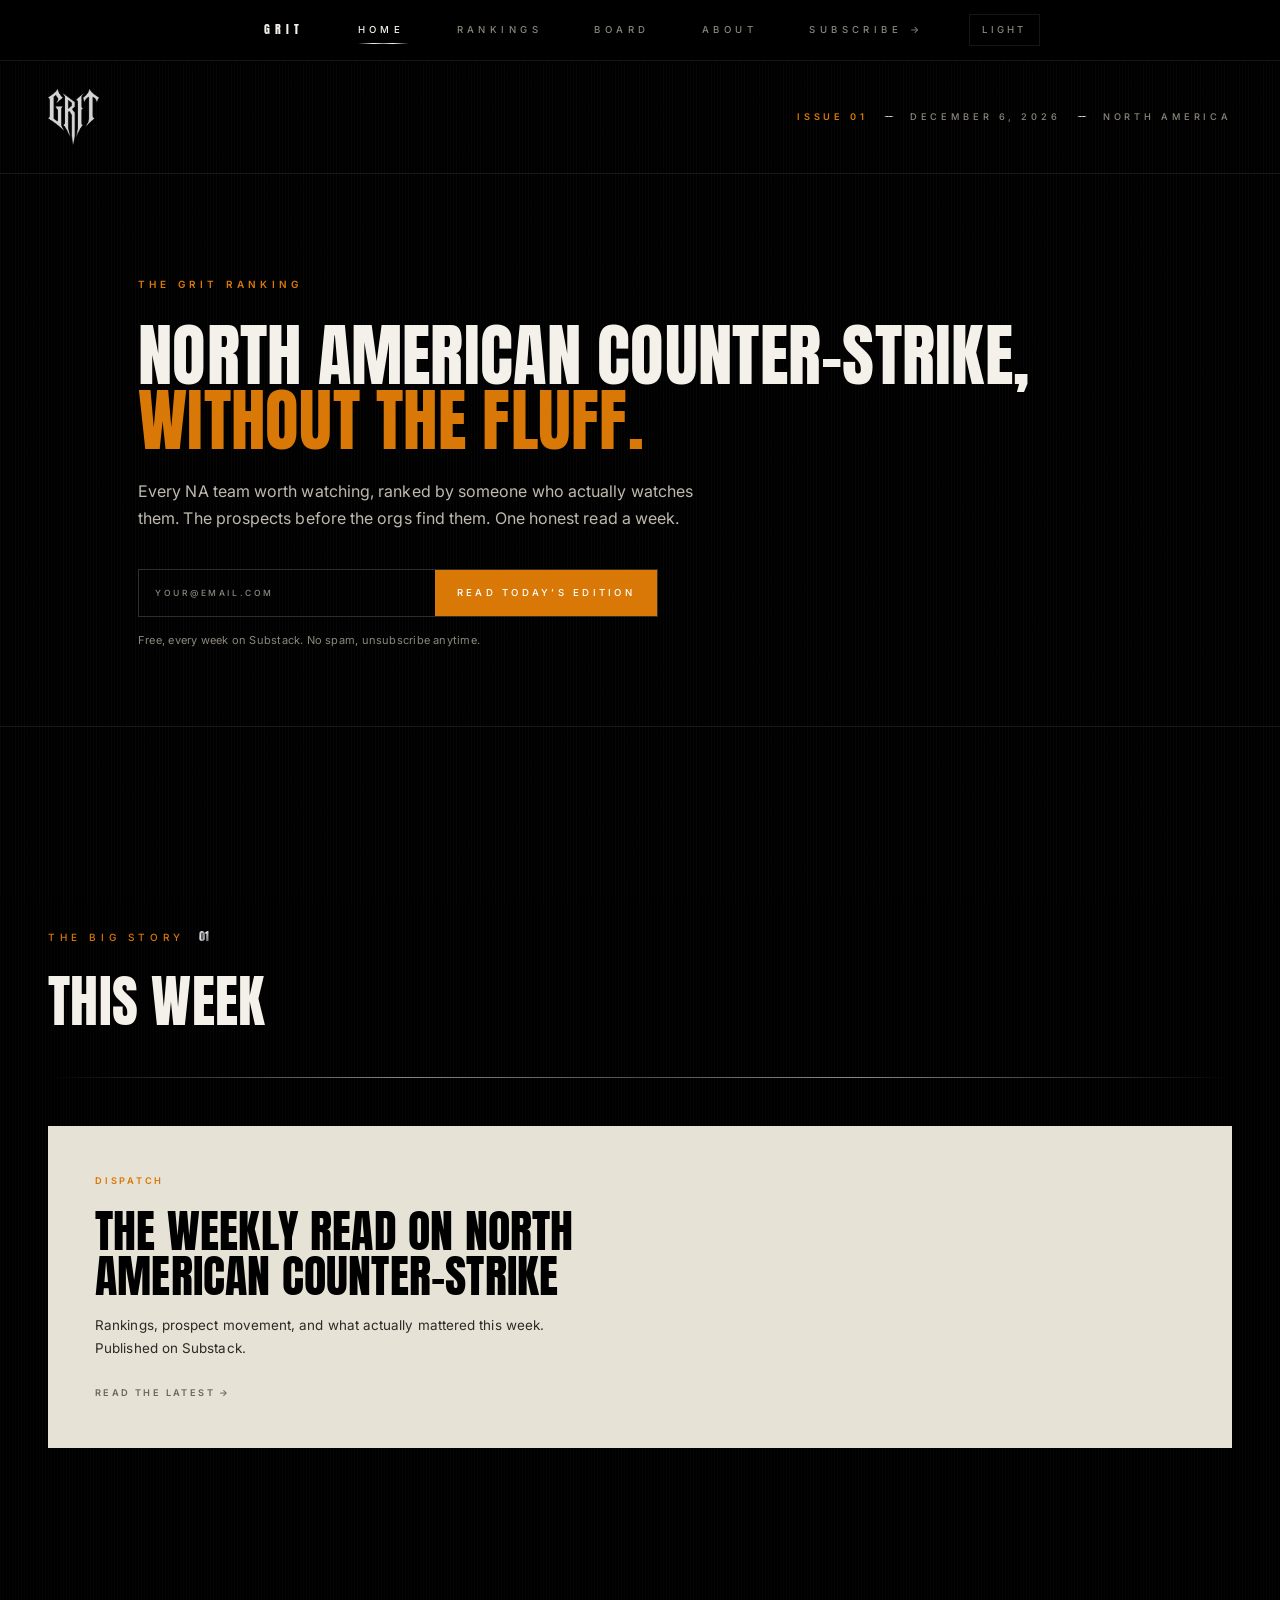
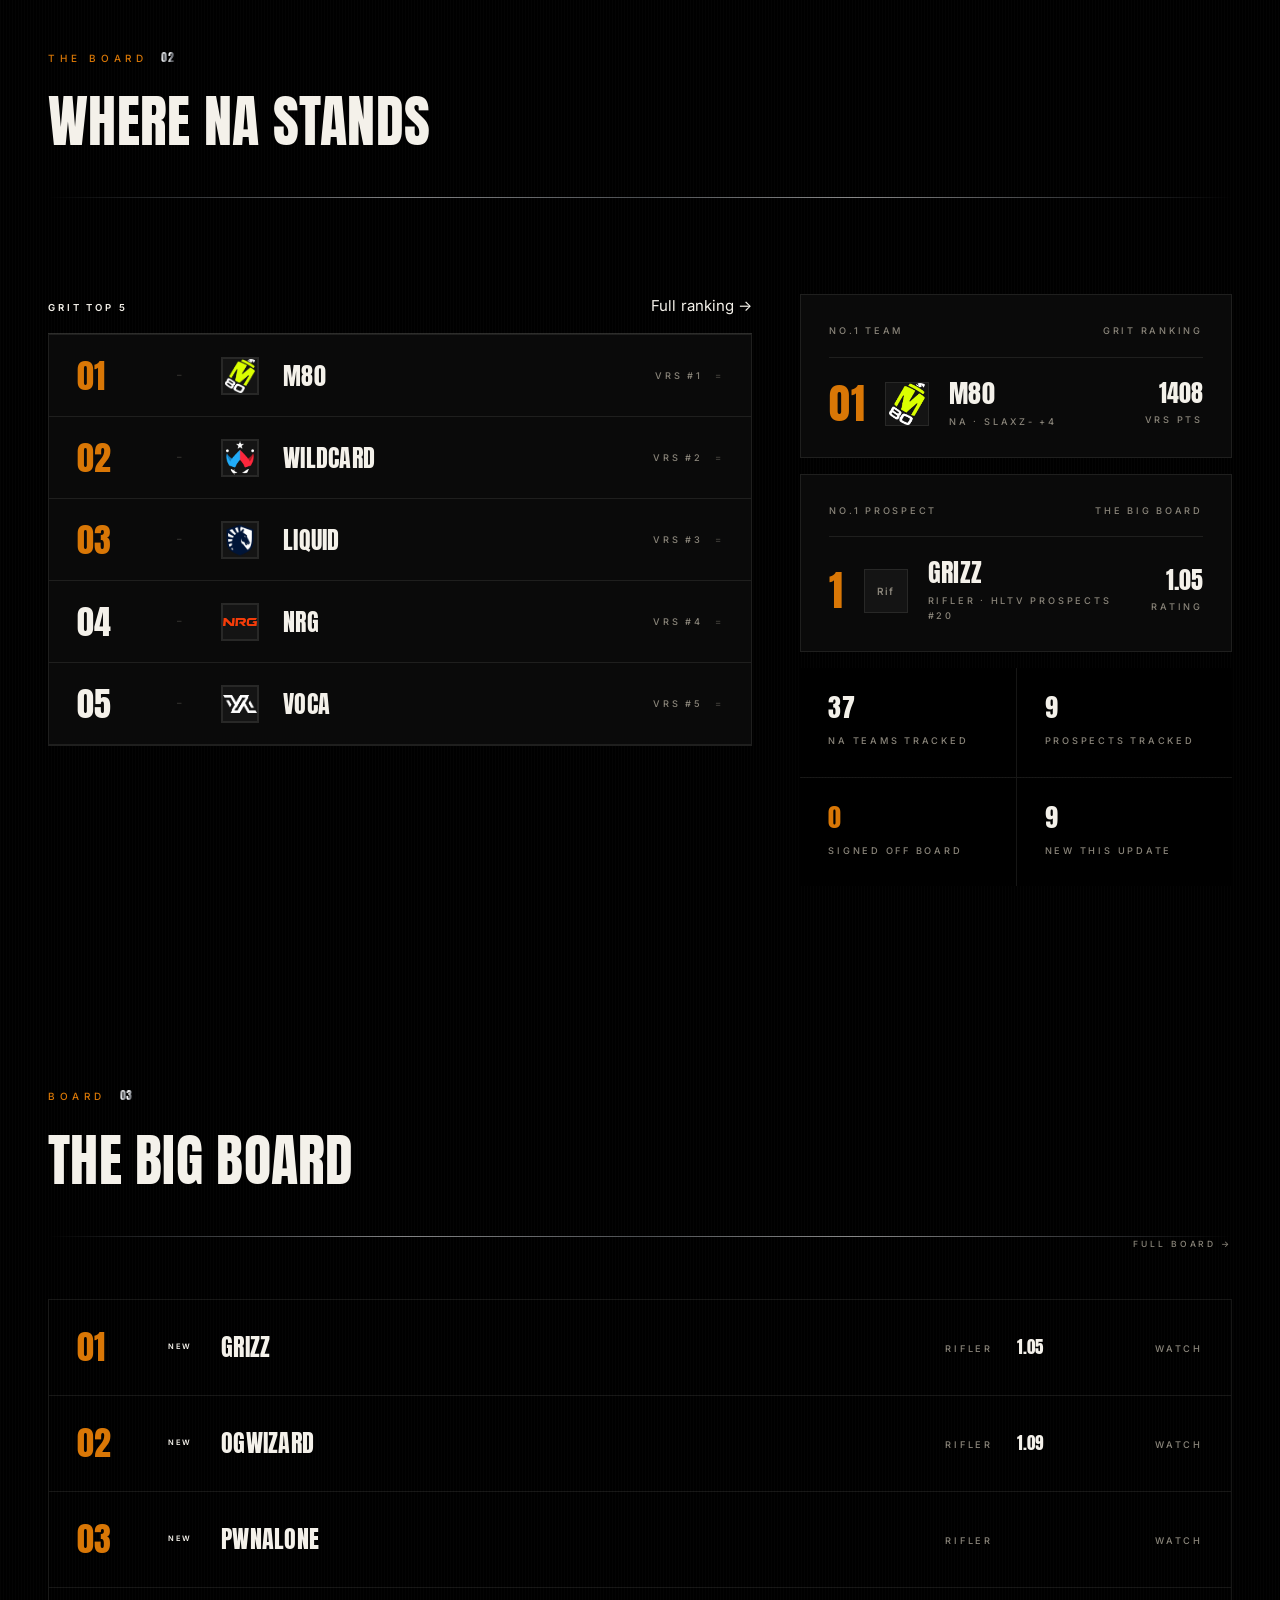
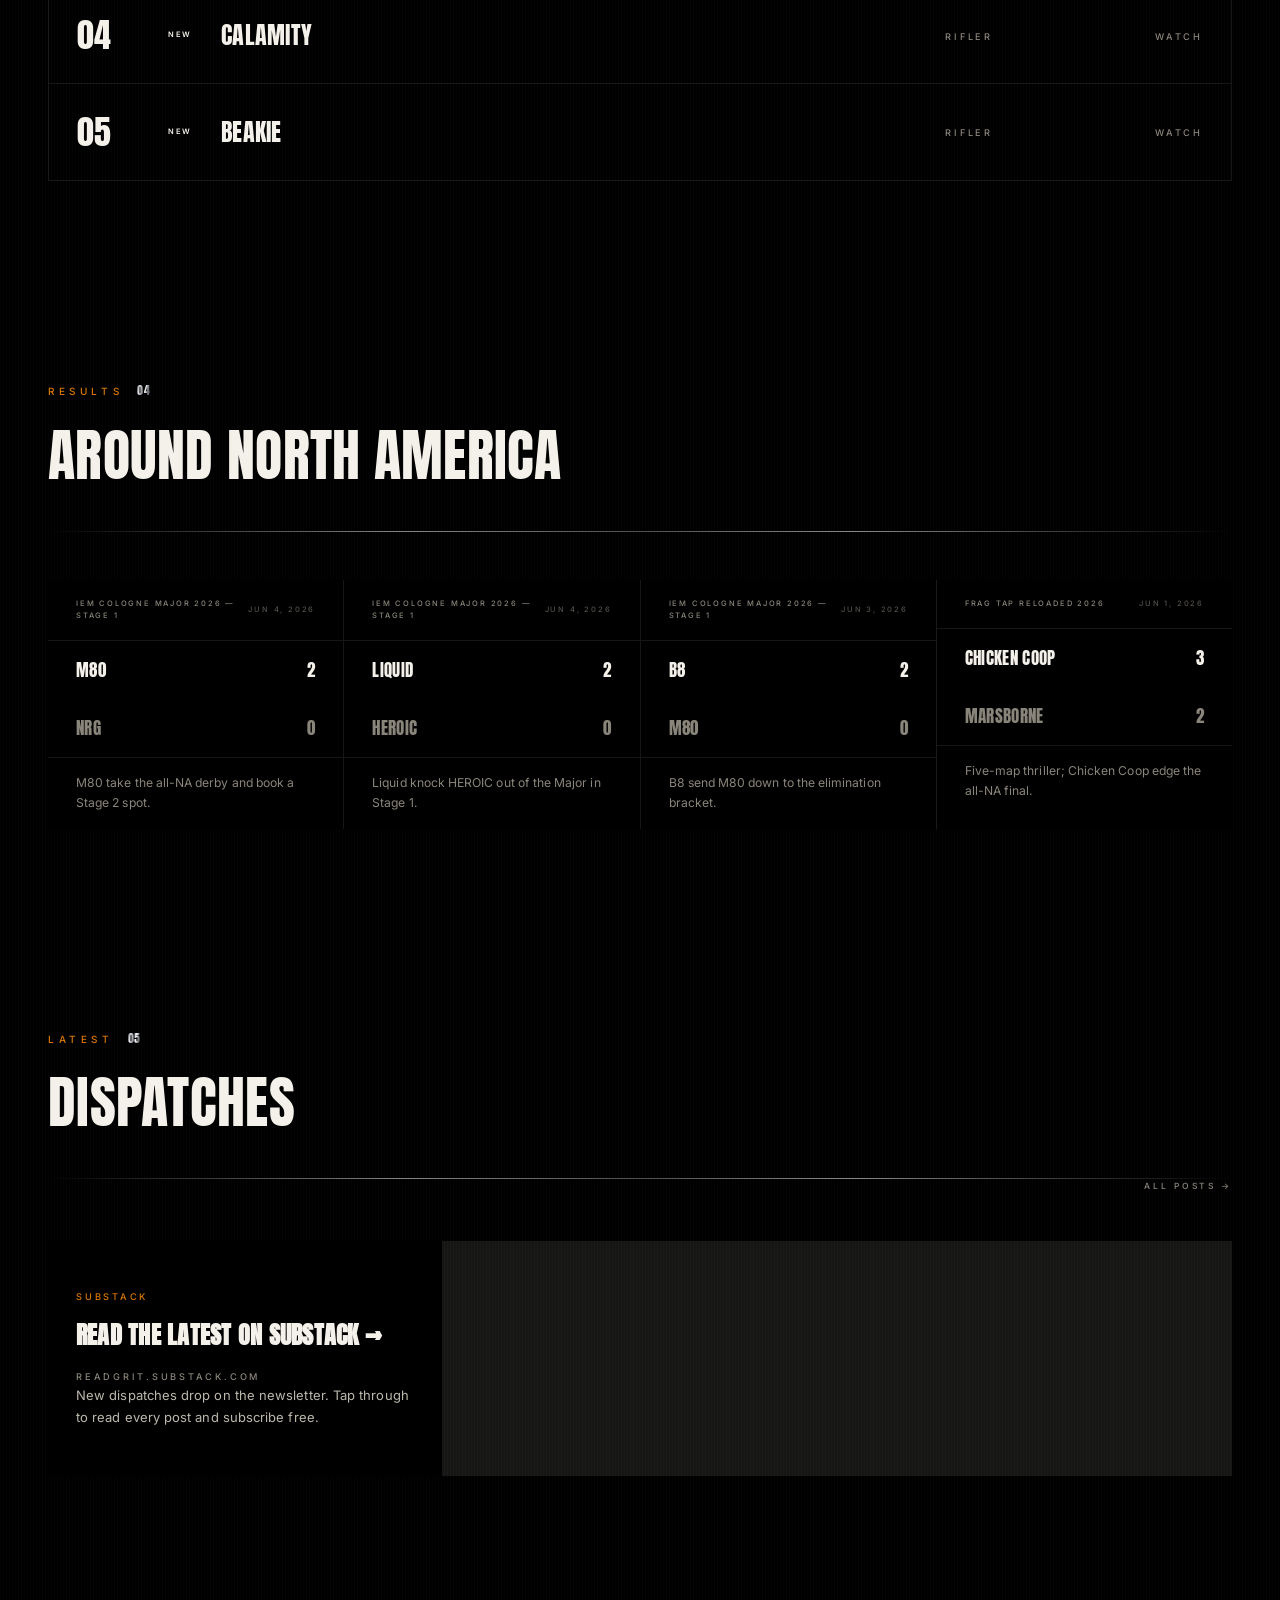
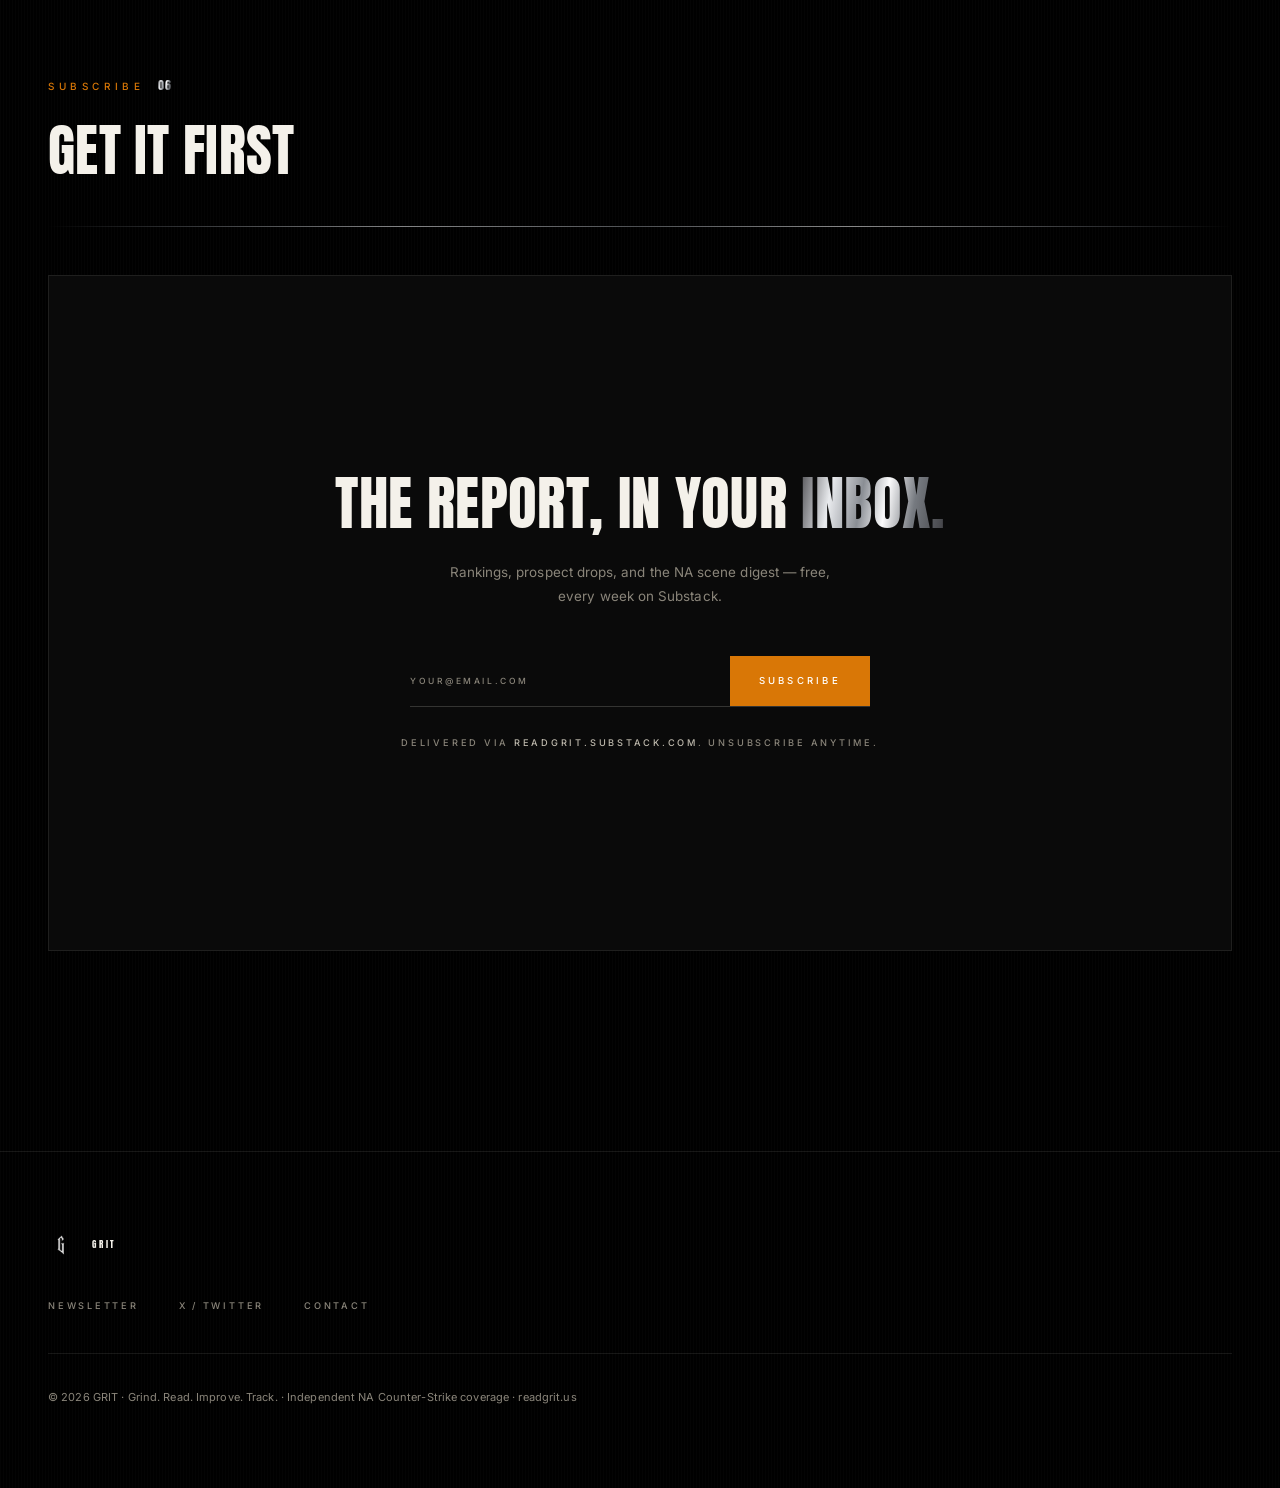
==== commit 06e858ea: "Add files via upload" ====
--- a/index.html
+++ b/index.html
@@ -12,7 +12,7 @@
 <link rel="preconnect" href="https://fonts.googleapis.com">
 <link rel="preconnect" href="https://fonts.gstatic.com" crossorigin>
 <link href="https://fonts.googleapis.com/css2?family=Anton&family=Inter:wght@400;500;600&display=swap" rel="stylesheet">
-<link rel="stylesheet" href="styles.css?v=8">
+<link rel="stylesheet" href="styles.css?v=9">
 </head>
 <body>
 <nav class="strip" aria-label="Main">
@@ -96,7 +96,7 @@
     <div class="footer-copy">&copy; <span data-year>2026</span> GRIT &middot; Grind. Read. Improve. Track. &middot; Independent NA Counter-Strike coverage &middot; readgrit.us</div>
   </div>
 </footer>
-<script src="data.js?v=8"></script>
-<script src="app.js?v=8"></script>
+<script src="data.js?v=9"></script>
+<script src="app.js?v=9"></script>
 </body>
 </html>
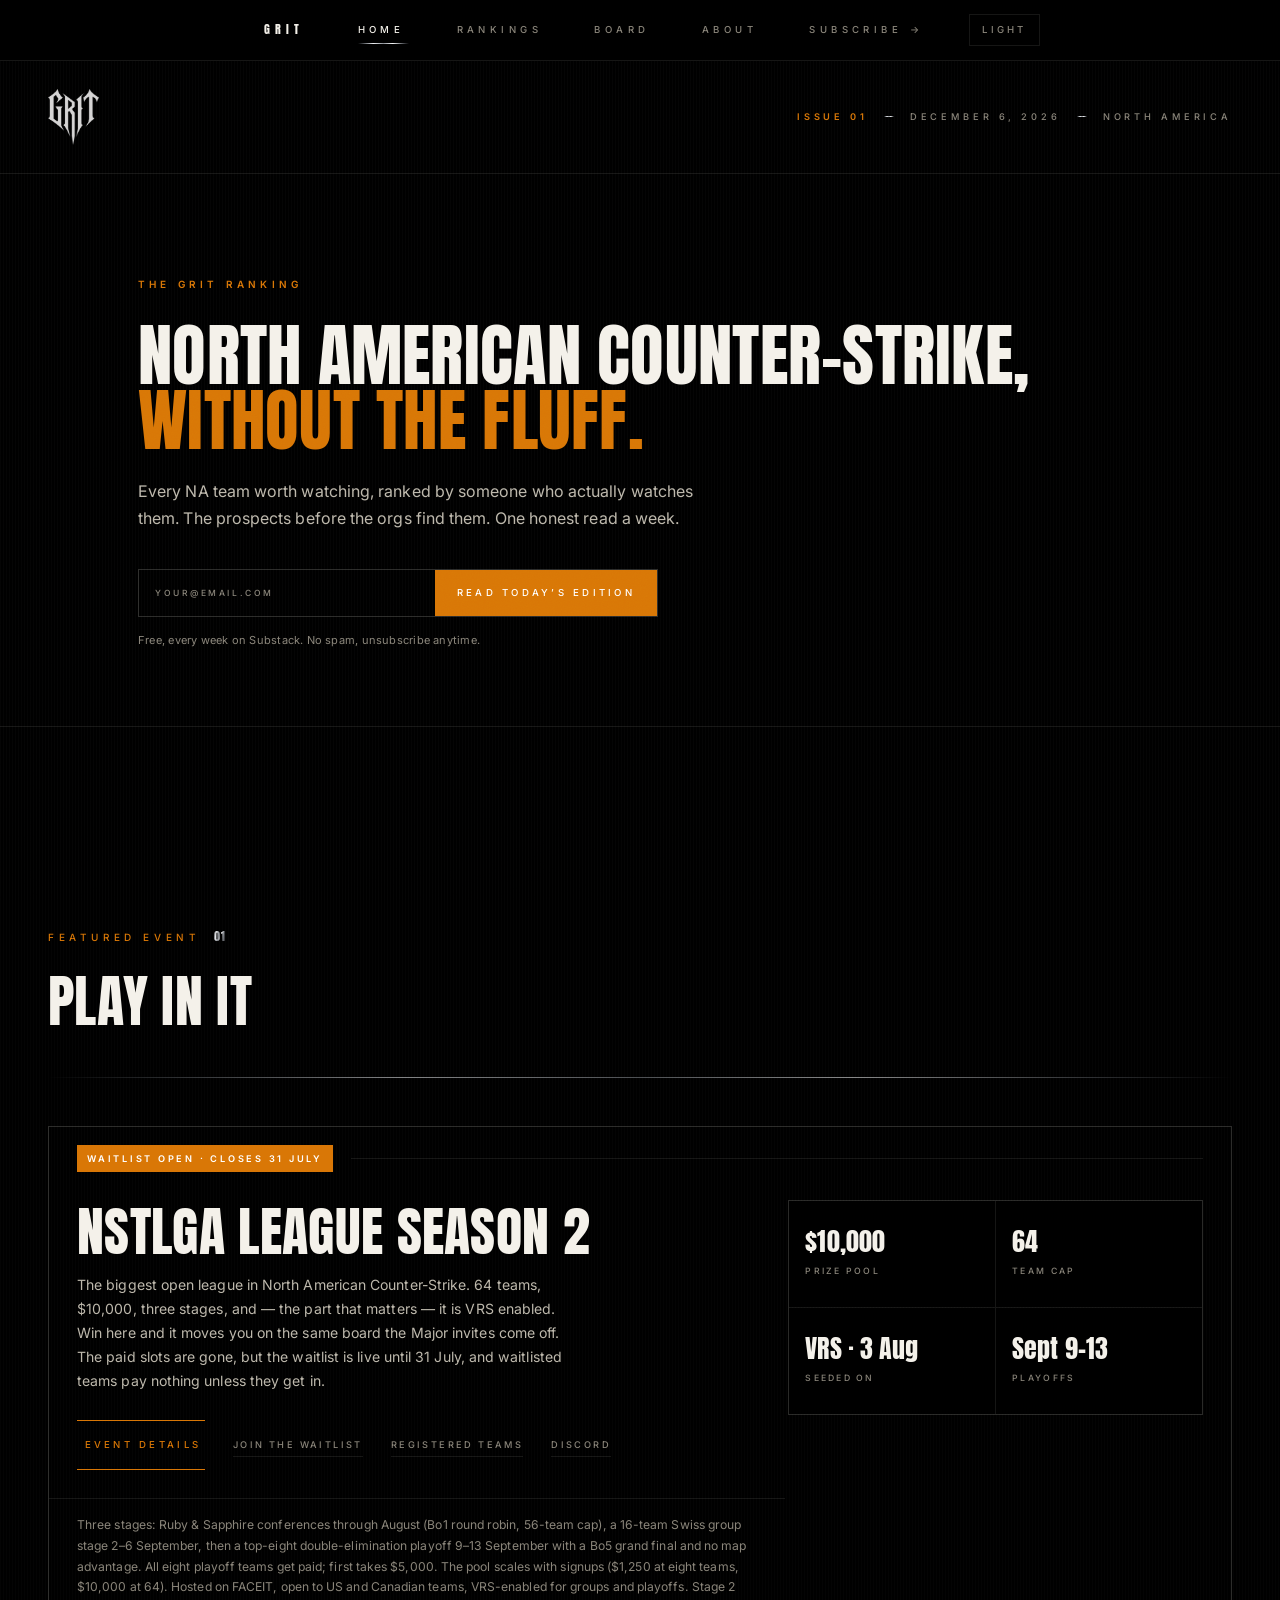
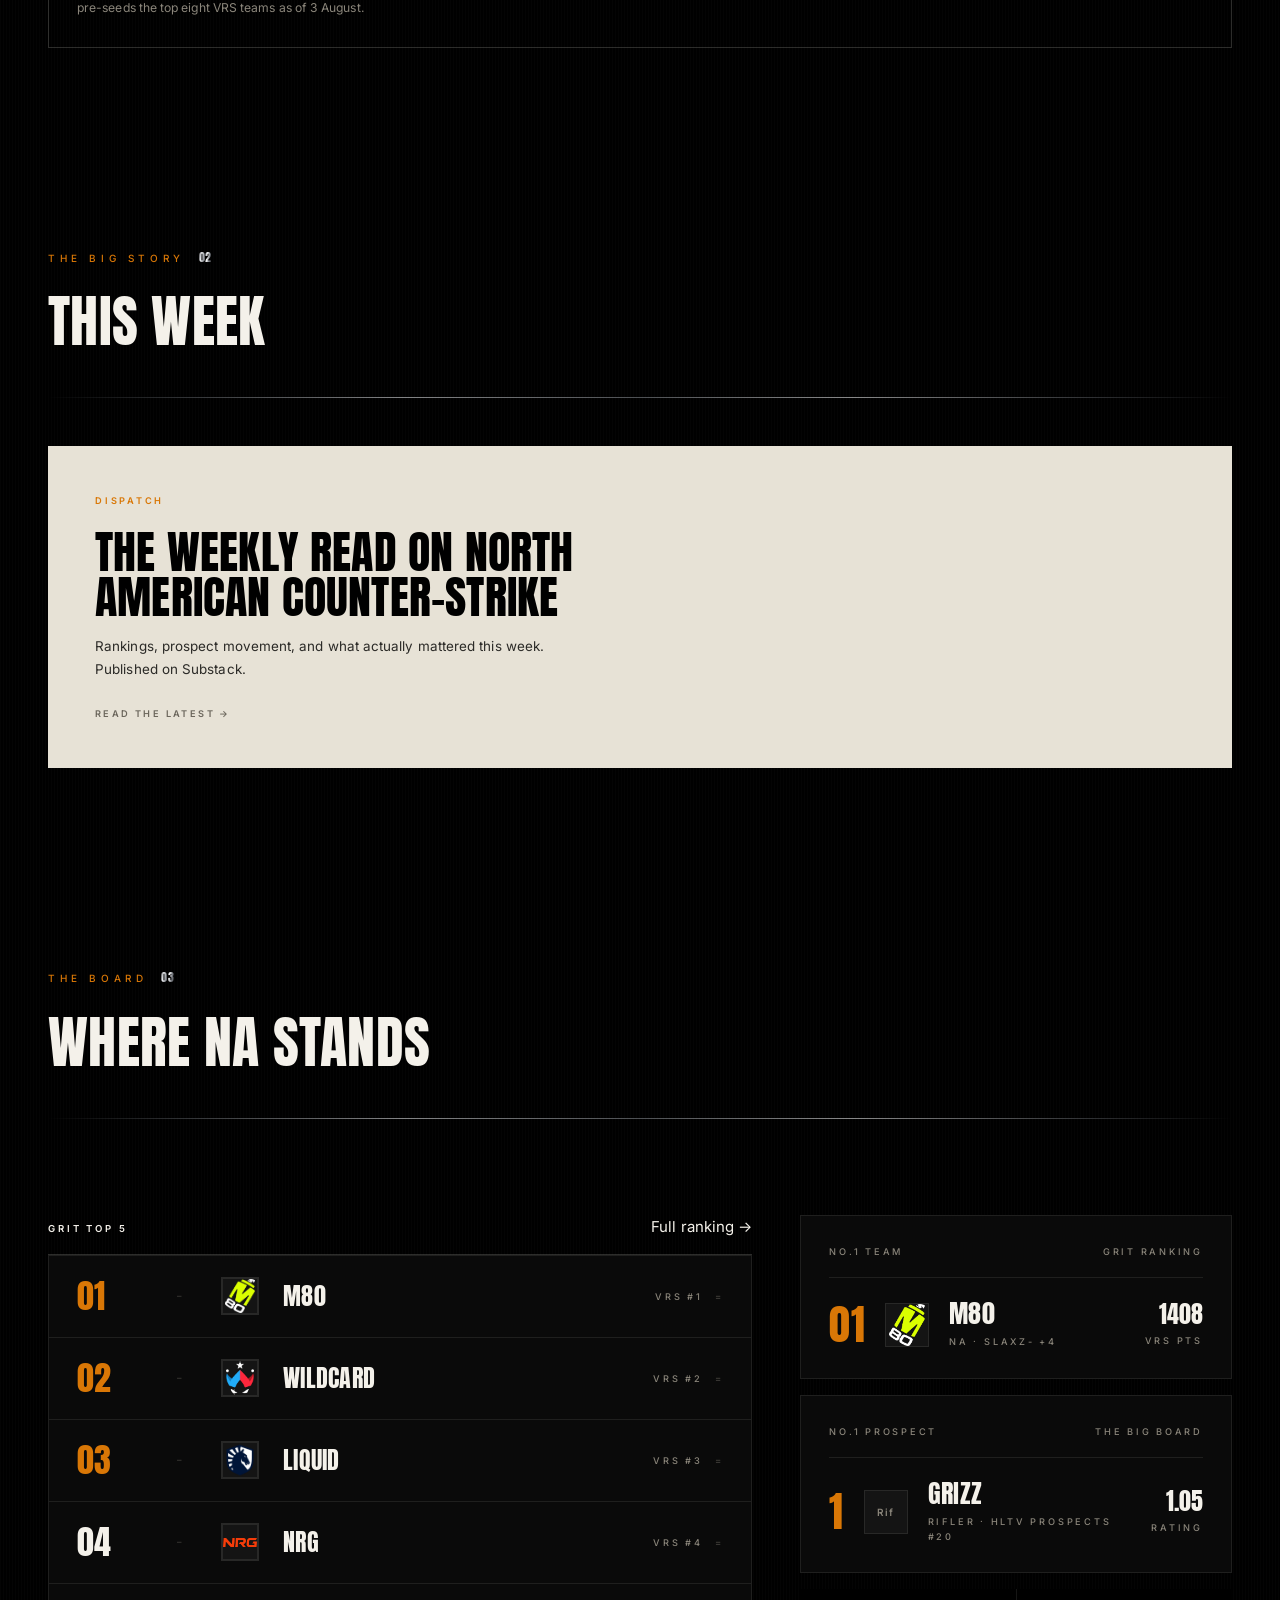
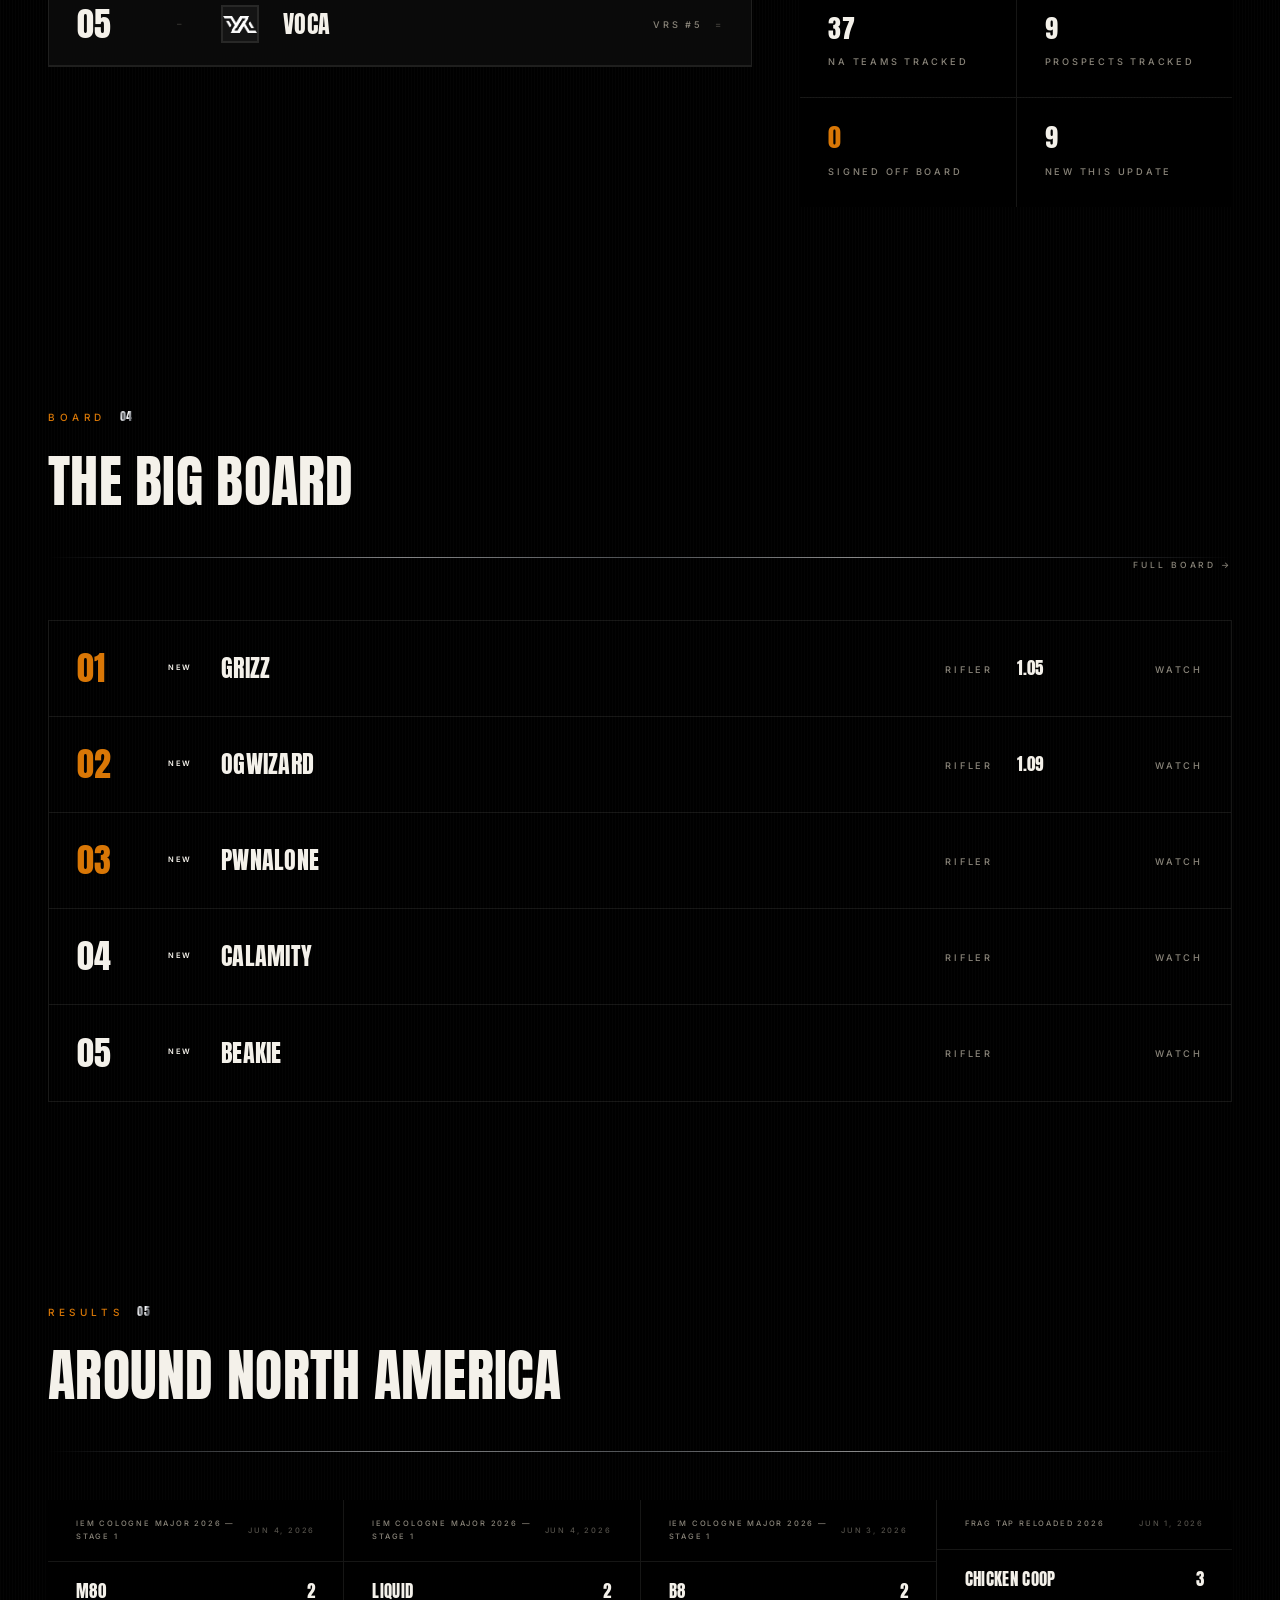
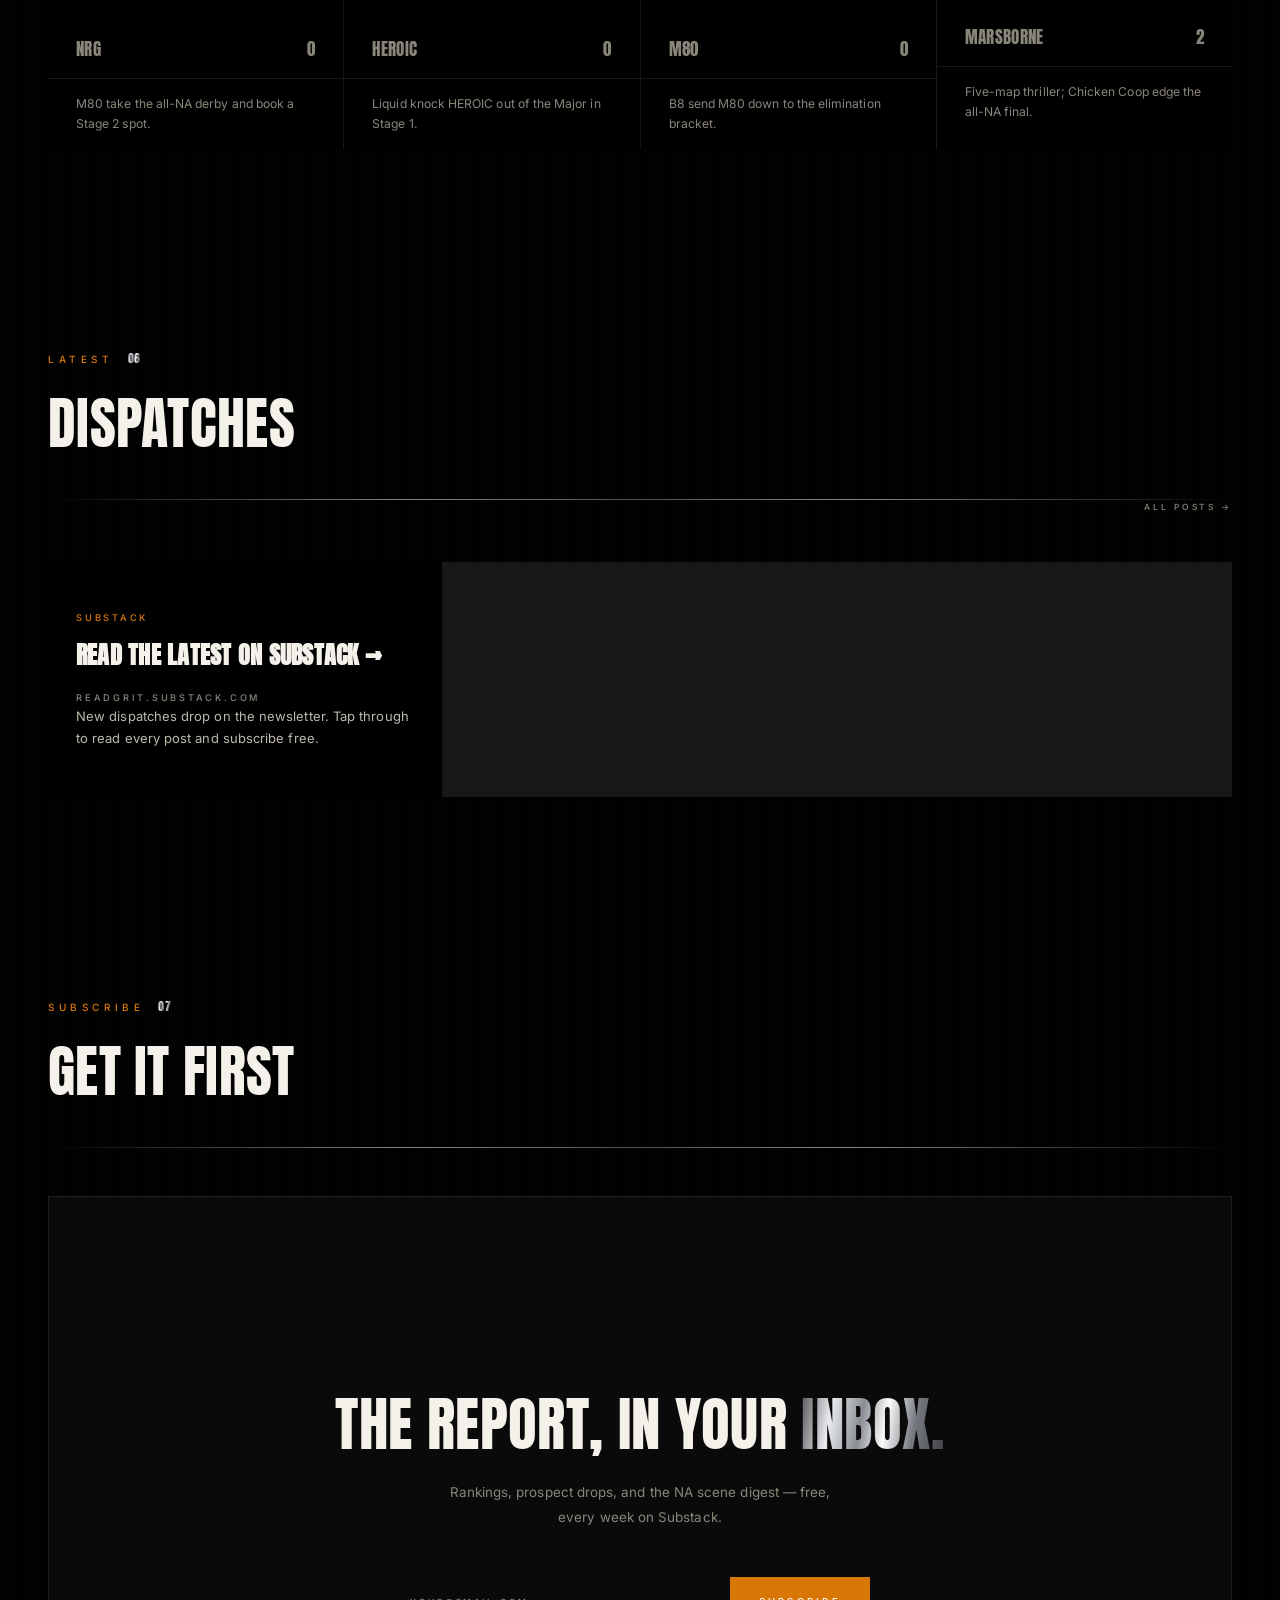
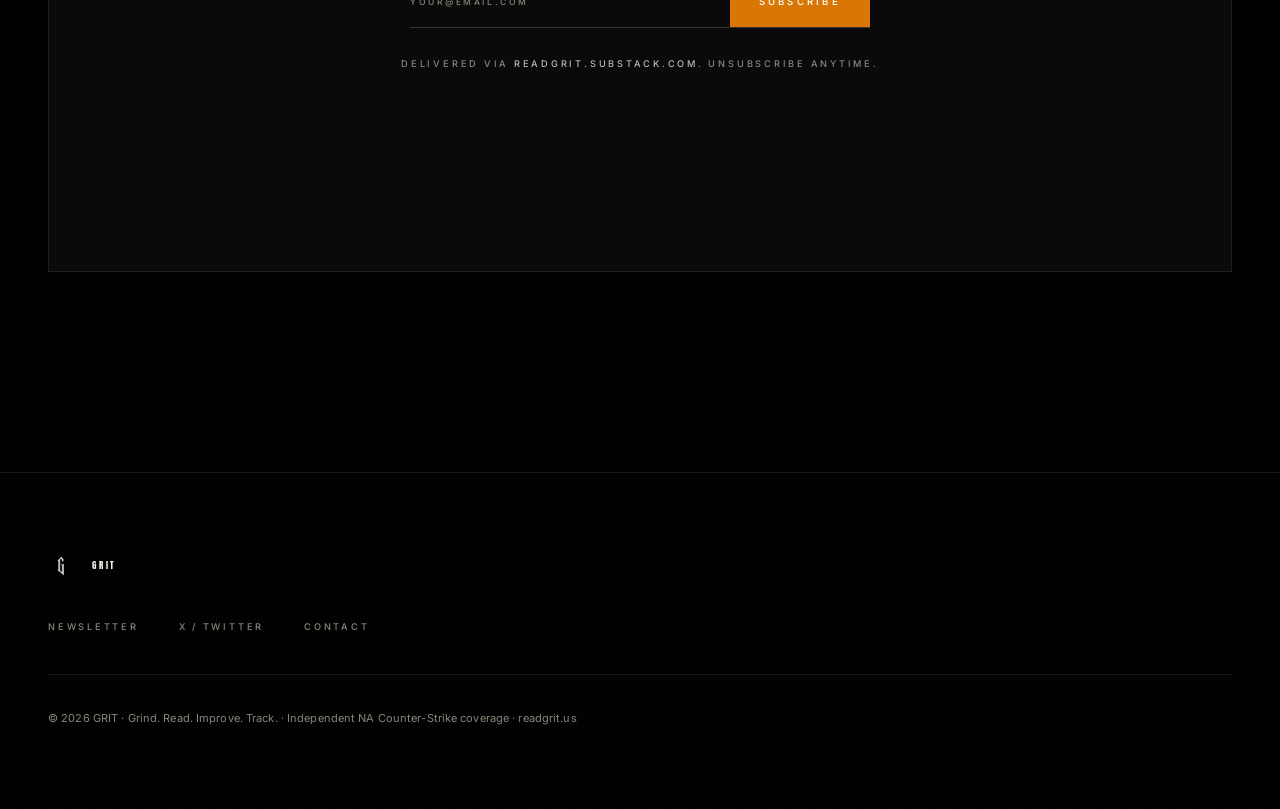
==== commit f8bc68aa: "Add files via upload" ====
--- a/index.html
+++ b/index.html
@@ -12,7 +12,7 @@
 <link rel="preconnect" href="https://fonts.googleapis.com">
 <link rel="preconnect" href="https://fonts.gstatic.com" crossorigin>
 <link href="https://fonts.googleapis.com/css2?family=Anton&family=Inter:wght@400;500;600&display=swap" rel="stylesheet">
-<link rel="stylesheet" href="styles.css?v=9">
+<link rel="stylesheet" href="styles.css?v=11">
 </head>
 <body>
 <nav class="strip" aria-label="Main">
@@ -46,6 +46,9 @@
   </div>
 </section>
 <main class="page">
+  <div class="section-head"><span class="eyebrow">Featured Event</span><h2>Play In It</h2><span class="rule"></span></div>
+  <section class="event" id="home-event"></section>
+
   <div class="section-head"><span class="eyebrow">The Big Story</span><h2>This Week</h2><span class="rule"></span></div>
   <a class="lead-story" id="home-lead" href="#" target="_blank" rel="noopener"></a>
 
@@ -96,7 +99,7 @@
     <div class="footer-copy">&copy; <span data-year>2026</span> GRIT &middot; Grind. Read. Improve. Track. &middot; Independent NA Counter-Strike coverage &middot; readgrit.us</div>
   </div>
 </footer>
-<script src="data.js?v=9"></script>
-<script src="app.js?v=9"></script>
+<script src="data.js?v=11"></script>
+<script src="app.js?v=11"></script>
 </body>
 </html>
--- a/styles.css
+++ b/styles.css
@@ -1014,3 +1014,51 @@
   .statement-sub .sub-go { width: 100%; padding: 16px; }
   .statement-line { font-size: clamp(28px, 8.6vw, 40px); }
 }
+
+/* ==========================================================================
+   FEATURED EVENT — the one thing GRIT is pushing. Orange used as a signal.
+   ========================================================================== */
+.event { border: 1px solid var(--line); }
+.ev-head { display: flex; align-items: center; gap: 18px; padding: 18px var(--s3) 0; }
+.ev-tag {
+  font-size: clamp(9px, .72vw, 10px); font-weight: 600; letter-spacing: .3em;
+  text-transform: uppercase; color: #fff; background: var(--orange); padding: 6px 10px; white-space: nowrap;
+}
+.ev-rule { flex: 1; height: 1px; background: var(--line-2); }
+.ev-body {
+  display: grid; grid-template-columns: minmax(0,1.6fr) minmax(240px,1fr);
+  gap: var(--s4); padding: var(--s3); align-items: start;
+}
+.ev-name {
+  font-family: var(--f-display); font-weight: 400; text-transform: uppercase; letter-spacing: .006em;
+  font-size: clamp(28px, 4.2vw, 60px); line-height: .95; margin: 6px 0 var(--s2);
+}
+.ev-deck { font-size: clamp(14px, 1.1vw, 16.5px); line-height: 1.7; color: var(--ink-soft); max-width: 54ch; margin: 0 0 var(--s3); }
+.ev-cta { border-color: var(--orange); color: var(--orange); }
+.ev-cta:hover { background: var(--orange); border-color: var(--orange); color: #fff; }
+.ev-facts { display: grid; grid-template-columns: 1fr 1fr; gap: 1px; background: var(--line-2); border: 1px solid var(--line-2); }
+.ev-fact { background: var(--bg); padding: var(--s3) var(--s2); }
+.ev-fact .v { font-family: var(--f-display); font-size: clamp(20px, 2vw, 28px); line-height: 1; }
+.ev-fact .l {
+  font-size: clamp(8px, .68vw, 9px); font-weight: 500; letter-spacing: .26em;
+  text-transform: uppercase; color: var(--muted); margin-top: 10px;
+}
+.ev-note {
+  margin: 0; padding: var(--s2) var(--s3) var(--s3);
+  border-top: 1px solid var(--line-2);
+  font-size: clamp(12px, .95vw, 13px); line-height: 1.7; color: var(--muted); max-width: 92ch;
+}
+@media (max-width: 820px) {
+  .ev-body { grid-template-columns: 1fr; gap: var(--s3); }
+  .ev-cta { width: 100%; }
+}
+
+/* event secondary links */
+.ev-actions { display: flex; align-items: center; gap: var(--s3); flex-wrap: wrap; }
+.ev-link {
+  font-size: clamp(9px, .72vw, 10px); font-weight: 500; letter-spacing: .26em;
+  text-transform: uppercase; color: var(--muted); padding: 4px 0;
+  border-bottom: 1px solid var(--line-2); transition: color .4s var(--ease), border-color .4s var(--ease);
+}
+.ev-link:hover { color: var(--ink); border-color: var(--orange); }
+@media (max-width: 820px) { .ev-actions { gap: var(--s2); } .ev-cta { width: 100%; } }
